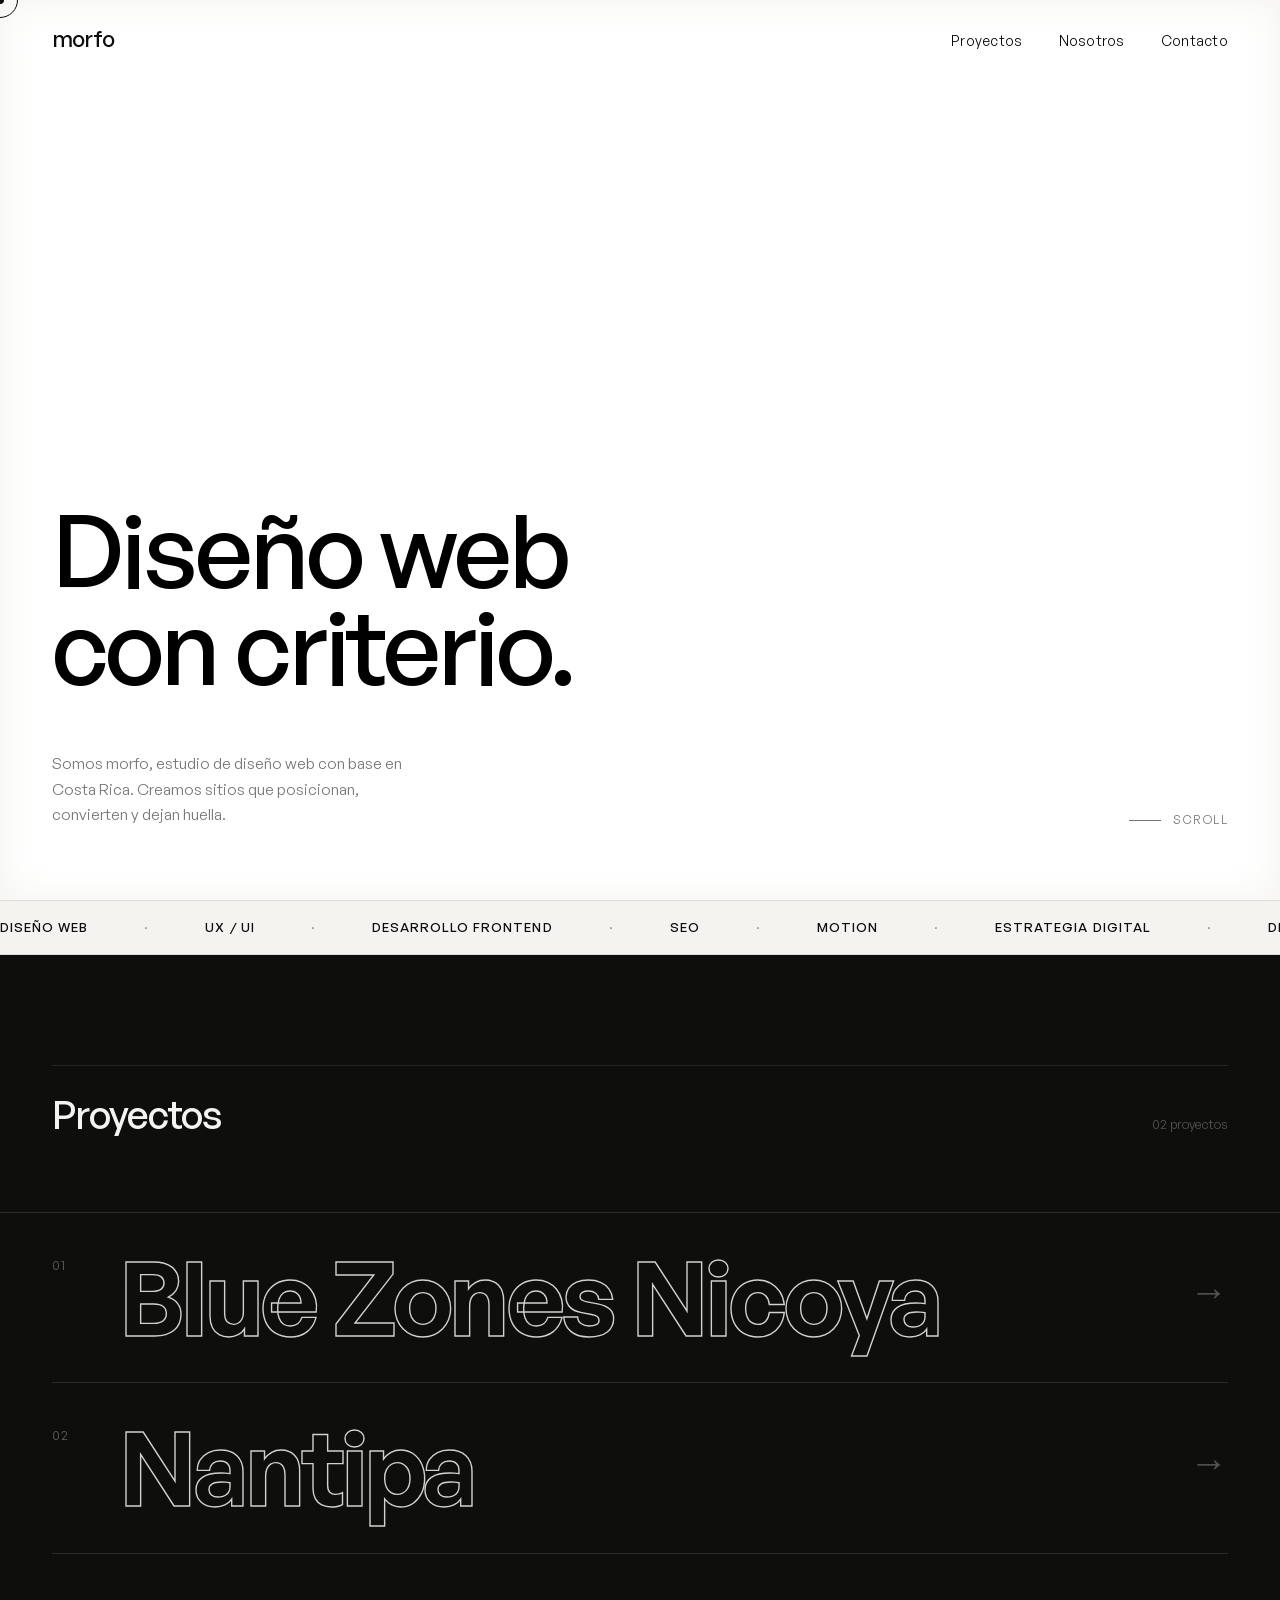
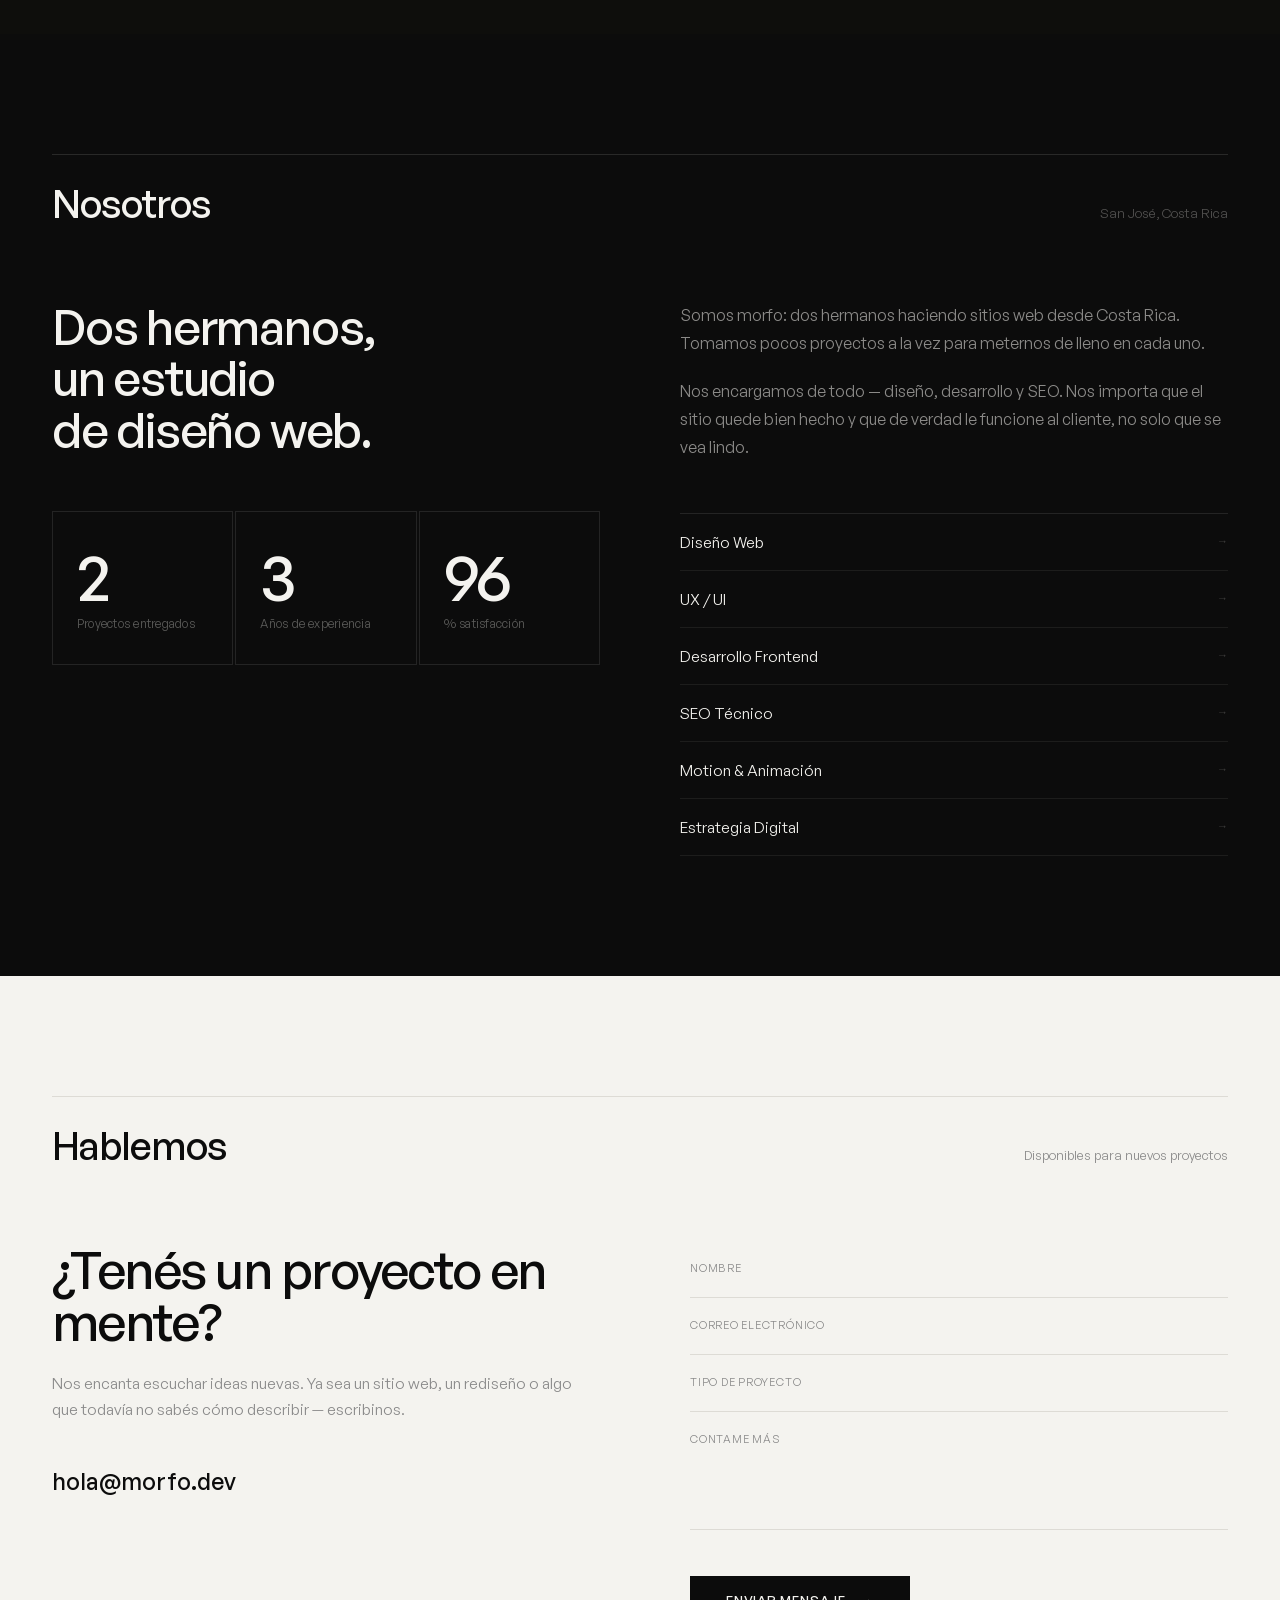
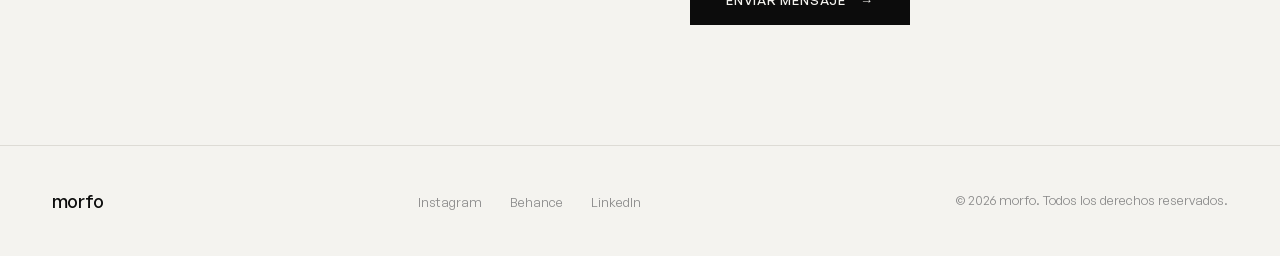
==== index.html @ f3997085 "Use clean public URLs" ====
<!DOCTYPE html>
<html lang="es">
<head>
  <meta charset="UTF-8">
  <meta name="viewport" content="width=device-width, initial-scale=1.0">
  <title>morfo — Diseño web con criterio</title>
  <meta name="description" content="morfo es un estudio de diseño web con base en Costa Rica. Creamos sitios que posicionan, convierten y dejan huella — diseño, desarrollo y SEO.">
  <link rel="canonical" href="https://morfo.cr/">
  <meta property="og:type" content="website">
  <meta property="og:url" content="https://morfo.cr/">
  <meta property="og:title" content="morfo — Diseño web con criterio">
  <meta property="og:description" content="morfo es un estudio de diseño web con base en Costa Rica. Creamos sitios que posicionan, convierten y dejan huella — diseño, desarrollo y SEO.">
  <meta property="og:image" content="https://morfo.cr/blue-zones-nicoya.jpg">
  <meta name="twitter:card" content="summary_large_image">
  <link rel="icon" type="image/svg+xml" href="favicon.svg">
  <script type="application/ld+json">
  {
    "@context": "https://schema.org",
    "@type": "CollectionPage",
    "name": "Proyectos de morfo",
    "url": "https://morfo.cr/#work",
    "mainEntity": {
      "@type": "ItemList",
      "itemListElement": [
        {
          "@type": "ListItem",
          "position": 1,
          "name": "Blue Zones Nicoya",
          "url": "https://morfo.cr/blue-zones"
        },
        {
          "@type": "ListItem",
          "position": 2,
          "name": "Nantipa",
          "url": "https://morfo.cr/nantipa"
        }
      ]
    }
  }
  </script>
  <link rel="stylesheet" href="Fonts/WEB/css/general-sans.css">
  <style>
    :root {
      --bg: #F4F3EF;
      --fg: #0C0C0C;
      --muted: #8A8A8A;
      --border: #DDDBD5;
      --dark: #0E0E0C;
      --font: 'GeneralSans-Variable', 'GeneralSans-Regular', sans-serif;
    }
    *, *::before, *::after { margin:0; padding:0; box-sizing:border-box; }
    html { scroll-behavior:smooth; }
    body { background:var(--bg); color:var(--fg); font-family:var(--font); overflow-x:hidden; }
    @media (pointer: fine) { body { cursor:none; } }
    @media (prefers-reduced-motion: reduce) {
      html { scroll-behavior:auto; }
      *, *::before, *::after { animation-duration:.001ms !important; animation-iteration-count:1 !important; transition-duration:.001ms !important; }
    }

    /* ── CURSOR ──────────────────────────────────── */
    #cur {
      position:fixed; width:8px; height:8px; background:#fff;
      border-radius:50%; pointer-events:none; z-index:9999;
      transform:translate(-50%,-50%); transition:width .2s,height .2s;
      mix-blend-mode:difference;
    }
    #cur-ring {
      position:fixed; width:36px; height:36px;
      border:1px solid #fff; border-radius:50%;
      pointer-events:none; z-index:9998; transform:translate(-50%,-50%);
      transition:width .35s,height .35s; mix-blend-mode:difference;
    }
    .cg #cur { width:14px; height:14px; }
    .cg #cur-ring { width:56px; height:56px; }

    /* ── PROGRESS ────────────────────────────────── */
    #progress { position:fixed; top:0; left:0; height:2px; width:0%; background:var(--fg); z-index:300; }

    /* ── LOADER ──────────────────────────────────── */
    #loader {
      position:fixed; inset:0; background:var(--dark); z-index:1000;
      display:flex; align-items:center; justify-content:center;
      transition:opacity .7s ease,visibility .7s ease;
    }
    #loader.out { opacity:0; visibility:hidden; pointer-events:none; }
    #loader .loader-logo {
      color:var(--bg); font-family:var(--font); font-size:32px; font-weight:500; letter-spacing:-.04em;
      line-height:1; opacity:0; animation:fadeUp .5s .3s forwards;
    }

    /* ── NAV ─────────────────────────────────────── */
    nav {
      position:fixed; top:0; left:0; right:0; z-index:100;
      display:flex; align-items:center; justify-content:space-between;
      padding:28px 52px;
      transition:padding .4s,background .4s;
    }
    nav.scrolled {
      padding:16px 52px;
      background:rgba(244,243,239,.9);
      backdrop-filter:blur(20px);
      border-bottom:1px solid var(--border);
    }
    nav > a:first-child { color:inherit; text-decoration:none; }
    .nav-logo {
      display:inline-block; width:auto; color:var(--fg);
      font-family:var(--font); font-size:22px; font-weight:500; line-height:1; letter-spacing:-.04em;
    }
    .nav-links { display:flex; gap:36px; list-style:none; }
    .nav-links a { font-size:14px; letter-spacing:.02em; color:var(--fg); text-decoration:none; position:relative; cursor:none; }
    .nav-links a::after { content:''; position:absolute; bottom:-2px; left:0; width:0; height:1px; background:var(--fg); transition:width .3s; }
    .nav-links a:hover::after { width:100%; }

    /* ── HERO ────────────────────────────────────── */
    .hero {
      min-height:100vh; display:flex; flex-direction:column;
      justify-content:flex-end; padding:0 52px 72px;
      position:relative; overflow:hidden;
    }
    .metaball-wrap {
      position:absolute; inset:0; z-index:0; pointer-events:none;
      overflow:hidden; background:var(--bg);
      filter:blur(22px) contrast(8);
    }
    .blob {
      position:absolute; top:0; left:0;
      border-radius:50%;
      will-change:transform;
      animation:blobColor 10s ease-in-out infinite;
    }
    #b0 { animation-delay:0s; }
    #b1 { animation-delay:-2s; }
    #b2 { animation-delay:-4s; }
    #b3 { animation-delay:-6.5s; }
    #b4 { animation-delay:-8s; }
    @keyframes blobColor {
      0%,100% { background:#5A5A5A; }
      25%      { background:#2A2A2A; }
      50%      { background:#484848; }
      75%      { background:#1A1A1A; }
    }
    .hero-bg {
      position:absolute; inset:0; z-index:0;
      display:flex; align-items:center; justify-content:center;
      font-size:clamp(160px,22vw,380px); font-weight:700;
      letter-spacing:-.04em; color:transparent;
      -webkit-text-stroke:1px rgba(12,12,12,.05);
      white-space:nowrap; pointer-events:none; user-select:none;
      will-change:transform;
    }
    .hero-content { position:relative; z-index:1; mix-blend-mode:difference; color:#fff; }
    .hero-title { font-size:clamp(52px,8vw,130px); font-weight:500; line-height:.95; letter-spacing:-.03em; }
    .hero-title .line  { display:block; overflow:hidden; }
    .hero-title .word  { display:inline-block; transform:translateY(108%); transition:transform .95s cubic-bezier(.16,1,.3,1); }
    .hero-title .word.up { transform:translateY(0); }
    .hero-foot { margin-top:56px; display:flex; justify-content:space-between; align-items:flex-end; gap:32px; }
    .hero-desc { max-width:380px; font-size:15.5px; line-height:1.65; color:var(--muted); }
    .hero-scroll { font-size:12px; letter-spacing:.12em; text-transform:uppercase; color:var(--muted); display:flex; align-items:center; gap:12px; flex-shrink:0; }
    .scroll-line { width:32px; height:1px; background:var(--muted); animation:blink 2.2s ease-in-out infinite; }
    @keyframes blink { 0%,100%{ opacity:.3; } 50%{ opacity:1; } }

    /* ── MARQUEE ─────────────────────────────────── */
    .marquee { overflow:hidden; border-top:1px solid var(--border); border-bottom:1px solid var(--border); padding:18px 0; }
    .marquee-track { display:flex; gap:56px; white-space:nowrap; animation:scrollx 24s linear infinite; }
    .marquee-track:hover { animation-play-state:paused; }
    .mq { font-size:13px; letter-spacing:.08em; text-transform:uppercase; color:var(--muted); flex-shrink:0; }
    .mq b { color:var(--fg); font-weight:500; }
    @keyframes scrollx { from{ transform:translateX(0); } to{ transform:translateX(-50%); } }

    /* ── WORK (dark) ─────────────────────────────── */
    #work { background:var(--dark); position:relative; }
    .anchor-alias { position:absolute; top:-96px; width:1px; height:1px; pointer-events:none; }
    .work-hd { padding:110px 52px 72px; }
    .work-hd .sec-head { display:flex; justify-content:space-between; align-items:baseline; border-top:1px solid rgba(244,243,239,.1); padding-top:22px; }
    .work-hd .sec-title { font-size:clamp(26px,3vw,48px); font-weight:500; letter-spacing:-.025em; color:#F4F3EF; }
    .work-hd .sec-label { font-size:13px; color:rgba(244,243,239,.3); }

    /* ── TYPOGRAPHIC PROJECT LIST (outline → fill, expand on hover) ── */
    .px { padding:0 52px 80px; border-top:1px solid rgba(244,243,239,.12); }
    .px-item { border-bottom:1px solid rgba(244,243,239,.12); padding:clamp(28px,4vh,48px) 0; transition:opacity .4s ease; }
    .px:hover .px-item { opacity:.32; }
    .px:hover .px-item:hover { opacity:1; }
    .px-head { display:flex; align-items:center; gap:clamp(16px,2.5vw,42px); text-decoration:none; cursor:none; }
    .px-no { font-size:13px; letter-spacing:.1em; color:rgba(244,243,239,.35); width:34px; flex-shrink:0; align-self:flex-start; padding-top:.6em; }
    .px-name {
      flex:1; font-size:clamp(40px,8vw,124px); font-weight:600; line-height:.95; letter-spacing:-.04em;
      color:transparent; -webkit-text-stroke:1.4px rgba(244,243,239,.85); text-stroke:1.4px rgba(244,243,239,.85);
      transition:color .4s ease, -webkit-text-stroke-color .4s ease, transform .5s cubic-bezier(.16,1,.3,1);
    }
    .px-item:hover .px-name,
    .px-item:focus-within .px-name { color:#F4F3EF; -webkit-text-stroke-color:transparent; transform:translateX(14px); }
    .px-arrow { font-size:clamp(28px,3vw,52px); font-weight:300; color:rgba(244,243,239,.3); flex-shrink:0; align-self:flex-start; padding-top:.4em;
      transition:transform .5s cubic-bezier(.16,1,.3,1), color .4s; }
    .px-item:hover .px-arrow,
    .px-item:focus-within .px-arrow { transform:translateX(10px); color:#F4F3EF; }
    /* detail expands on hover */
    .px-detail {
      display:grid; grid-template-rows:0fr; opacity:0;
      transition:grid-template-rows .55s cubic-bezier(.16,1,.3,1), opacity .45s ease;
      padding-left:calc(34px + clamp(16px,2.5vw,42px));
    }
    .px-item:hover .px-detail,
    .px-item:focus-within .px-detail { grid-template-rows:1fr; opacity:1; }
    .px-detail > div { overflow:hidden; }
    .px-detail-in { padding-top:24px; display:flex; flex-wrap:wrap; align-items:baseline; gap:14px 32px; max-width:760px; }
    .px-desc { flex:1 1 420px; font-size:clamp(14px,1.3vw,16.5px); line-height:1.6; color:rgba(244,243,239,.55); }
    .px-tags { font-size:12px; letter-spacing:.04em; color:rgba(244,243,239,.4); }
    .px-site { font-size:12px; letter-spacing:.08em; text-transform:uppercase; color:var(--gold,#C09840); text-decoration:none; cursor:none; }
    .px-year { font-size:12px; letter-spacing:.06em; color:rgba(244,243,239,.3); margin-left:auto; }

    /* ── ABOUT (dark) ────────────────────────────── */
    .about { padding:120px 52px; background:var(--fg); color:var(--bg); }
    .about .sec-head { display:flex; justify-content:space-between; align-items:baseline; border-top:1px solid rgba(244,243,239,.12); padding-top:22px; }
    .about .sec-title { font-size:clamp(26px,3vw,48px); font-weight:500; letter-spacing:-.025em; color:var(--bg); }
    .about .sec-label { font-size:13px; color:rgba(244,243,239,.3); }
    .about-grid { display:grid; grid-template-columns:1fr 1fr; gap:80px; align-items:start; margin-top:72px; }
    .about-hl { font-size:clamp(30px,3.8vw,58px); font-weight:500; line-height:1.06; letter-spacing:-.025em; }
    .about-body { font-size:16px; line-height:1.75; color:rgba(244,243,239,.55); }
    .about-body p+p { margin-top:20px; }
    .stats { display:grid; grid-template-columns:repeat(3,1fr); gap:2px; margin-top:56px; }
    .stat { padding:32px 24px; border:1px solid rgba(244,243,239,.1); }
    .stat-n { font-size:clamp(42px,5vw,76px); font-weight:500; letter-spacing:-.04em; line-height:1; }
    .stat-lbl { margin-top:8px; font-size:12px; color:rgba(244,243,239,.35); letter-spacing:.02em; }
    .services { margin-top:52px; list-style:none; border-top:1px solid rgba(244,243,239,.1); }
    .services li { display:flex; justify-content:space-between; align-items:center; padding:17px 0; border-bottom:1px solid rgba(244,243,239,.07); font-size:15.5px; transition:padding-left .3s; cursor:none; }
    .services li:hover { padding-left:10px; }
    .services li span { font-size:11px; color:rgba(244,243,239,.22); }

    /* ── CONTACT ─────────────────────────────────── */
    .contact-section { padding:120px 52px; }
    .sec-head { display:flex; justify-content:space-between; align-items:baseline; border-top:1px solid var(--border); padding-top:22px; }
    .sec-title { font-size:clamp(26px,3vw,48px); font-weight:500; letter-spacing:-.025em; }
    .sec-label { font-size:13px; color:var(--muted); }
    .contact-grid { display:grid; grid-template-columns:1fr 1fr; gap:100px; align-items:start; margin-top:72px; }
    .contact-hl { font-size:clamp(34px,4vw,64px); font-weight:500; line-height:1.02; letter-spacing:-.03em; }
    .contact-sub { margin-top:24px; font-size:15.5px; color:var(--muted); line-height:1.65; }
    .contact-mail { margin-top:44px; display:inline-block; font-size:clamp(15px,1.8vw,24px); font-weight:500; color:var(--fg); text-decoration:none; position:relative; cursor:none; }
    .contact-mail::after { content:''; position:absolute; bottom:-2px; left:0; width:100%; height:1px; background:var(--fg); transform:scaleX(0); transform-origin:right; transition:transform .4s; }
    .contact-mail:hover::after { transform:scaleX(1); transform-origin:left; }
    .form { display:flex; flex-direction:column; }
    .fg { position:relative; border-bottom:1px solid var(--border); margin-bottom:2px; }
    .fg label { position:absolute; top:18px; left:0; font-size:11px; letter-spacing:.07em; text-transform:uppercase; color:var(--muted); pointer-events:none; transition:top .25s,font-size .25s,color .25s; }
    .fg input,.fg textarea { width:100%; border:none; background:transparent; padding:18px 0 14px; font-family:var(--font); font-size:16px; color:var(--fg); outline:none; }
    .fg:focus-within { border-bottom-color:var(--fg); }
    .fg input:focus-visible,.fg textarea:focus-visible { outline:2px solid var(--fg); outline-offset:2px; }
    :focus-visible { outline:2px solid var(--fg); outline-offset:3px; }
    .fg textarea { min-height:110px; resize:none; }
    .fg input:focus~label,.fg input:not(:placeholder-shown)~label,.fg textarea:focus~label,.fg textarea:not(:placeholder-shown)~label { top:-6px; font-size:10px; color:var(--fg); }
    .btn-send { align-self:flex-start; margin-top:44px; display:inline-flex; align-items:center; gap:14px; padding:16px 36px; background:var(--fg); color:var(--bg); border:none; cursor:none; font-family:var(--font); font-size:13px; font-weight:500; letter-spacing:.06em; text-transform:uppercase; position:relative; overflow:hidden; }
    .btn-send::before { content:''; position:absolute; inset:0; background:#2a2a2a; transform:translateX(-101%); transition:transform .4s cubic-bezier(.16,1,.3,1); }
    .btn-send:hover::before { transform:translateX(0); }
    .btn-send>* { position:relative; z-index:1; }
    .btn-send.sent { background:#2D6A4F; }
    .form-status { margin-top:14px; min-height:0; font-size:13px; line-height:1.5; color:var(--muted); }
    .form-status:empty { display:none; }

    /* ── FOOTER ──────────────────────────────────── */
    footer { padding:44px 52px; border-top:1px solid var(--border); display:flex; justify-content:space-between; align-items:center; gap:24px; }
    .foot-logo {
      width:auto; flex-shrink:0; color:var(--fg);
      font-family:var(--font); font-size:18px; font-weight:500; line-height:1; letter-spacing:-.04em;
    }
    .foot-links { display:flex; gap:28px; list-style:none; }
    .foot-links a,.foot-links button { font:inherit; font-size:13px; color:var(--muted); text-decoration:none; cursor:none; transition:color .3s; background:none; border:0; padding:0; }
    .foot-links a:hover,.foot-links button:hover { color:var(--fg); }
    .foot-links button:disabled { opacity:1; }
    .foot-copy { font-size:13px; color:var(--muted); }

    /* ── REVEAL ──────────────────────────────────── */
    .rv { opacity:0; transform:translateY(32px); transition:opacity .85s ease,transform .85s cubic-bezier(.16,1,.3,1); }
    .rv.in { opacity:1; transform:translateY(0); }
    .rv.d1 { transition-delay:.12s; }
    .rv.d2 { transition-delay:.24s; }

    @keyframes fadeUp { from{ opacity:0; transform:translateY(12px); } to{ opacity:1; transform:translateY(0); } }

    /* ── HAMBURGER + MOBILE MENU ─────────────────── */
    .nav-burger {
      display:none; flex-direction:column; justify-content:center; gap:5px;
      width:32px; height:32px; background:none; border:none; padding:4px;
      cursor:pointer; flex-shrink:0;
    }
    @media (pointer: fine) { .nav-burger { cursor:none; } }
    .nav-burger span { display:block; height:1.5px; background:var(--fg); transition:transform .3s,opacity .3s; }
    body.menu-open .nav-burger span:nth-child(1) { transform:translateY(6.5px) rotate(45deg); }
    body.menu-open .nav-burger span:nth-child(2) { opacity:0; }
    body.menu-open .nav-burger span:nth-child(3) { transform:translateY(-6.5px) rotate(-45deg); }
    body.menu-open { overflow:hidden; }

    .nav-mobile {
      display:none; position:fixed; inset:0; background:var(--bg); z-index:98;
      flex-direction:column; align-items:center; justify-content:center;
      gap:40px; list-style:none;
    }
    body.menu-open .nav-mobile { display:flex; }
    .nav-mobile li a {
      font-size:clamp(36px,10vw,64px); font-weight:500; letter-spacing:-.03em;
      color:var(--fg); text-decoration:none; transition:opacity .3s;
    }
    .nav-mobile li a:hover { opacity:.45; }

    /* ── MOBILE ──────────────────────────────────── */
    @media (max-width:768px) {
      nav { padding:20px 24px; } nav.scrolled { padding:14px 24px; } .nav-links { display:none; }
      .nav-burger { display:flex; }
      .hero { padding:0 24px 52px; } .hero-foot { flex-direction:column; align-items:flex-start; }
      .work-hd { padding:80px 24px 52px; }
      .px { padding:0 24px 80px; }
      .about,.contact-section { padding:80px 24px; }
      .about-grid { grid-template-columns:1fr; gap:48px; } .stats { grid-template-columns:1fr 1fr; }
      .contact-grid { grid-template-columns:1fr; gap:56px; margin-top:52px; }
      footer { flex-direction:column; text-align:center; gap:20px; }
    }
    @media (hover:none) {
      .px:hover .px-item { opacity:1; }
      .px-name { color:#F4F3EF; -webkit-text-stroke-color:transparent; }
      .px-detail { grid-template-rows:1fr; opacity:1; }
    }
  </style>
</head>
<body>

  <!-- LOADER -->
  <div id="loader">
    <span class="loader-logo">morfo</span>
  </div>

  <div id="progress"></div>
  <div id="cur"></div>
  <div id="cur-ring"></div>

  <!-- NAV -->
  <nav id="nav">
    <a href="/" aria-label="morfo">
      <span class="nav-logo">morfo</span>
    </a>
    <ul class="nav-links">
      <li><a href="#work">Proyectos</a></li>
      <li><a href="#about">Nosotros</a></li>
      <li><a href="#contact">Contacto</a></li>
    </ul>
    <button class="nav-burger" aria-label="Abrir menú" aria-expanded="false">
      <span></span><span></span><span></span>
    </button>
  </nav>
  <ul class="nav-mobile" role="menu" aria-label="Menú de navegación">
    <li><a href="#work" role="menuitem">Proyectos</a></li>
    <li><a href="#about" role="menuitem">Nosotros</a></li>
    <li><a href="#contact" role="menuitem">Contacto</a></li>
  </ul>

  <!-- HERO -->
  <section class="hero" id="hero">
    <div class="metaball-wrap" id="metaballWrap">
      <div class="blob" id="b0"></div>
      <div class="blob" id="b1"></div>
      <div class="blob" id="b2"></div>
      <div class="blob" id="b3"></div>
      <div class="blob" id="b4"></div>
    </div>
<div class="hero-content">
      <h1 class="hero-title">
        <span class="line"><span class="word">Diseño&nbsp;web</span></span>
        <span class="line"><span class="word">con&nbsp;criterio.</span></span>
      </h1>
      <div class="hero-foot">
        <p class="hero-desc">Somos morfo, estudio de diseño web con base en Costa Rica. Creamos sitios que posicionan, convierten y dejan huella.</p>
        <div class="hero-scroll"><div class="scroll-line"></div>Scroll</div>
      </div>
    </div>
  </section>

  <!-- MARQUEE -->
  <div class="marquee" aria-hidden="true">
    <div class="marquee-track">
      <span class="mq"><b>Diseño Web</b></span><span class="mq">·</span>
      <span class="mq"><b>UX&thinsp;/&thinsp;UI</b></span><span class="mq">·</span>
      <span class="mq"><b>Desarrollo Frontend</b></span><span class="mq">·</span>
      <span class="mq"><b>SEO</b></span><span class="mq">·</span>
      <span class="mq"><b>Motion</b></span><span class="mq">·</span>
      <span class="mq"><b>Estrategia Digital</b></span><span class="mq">·</span>
      <span class="mq"><b>Diseño Web</b></span><span class="mq">·</span>
      <span class="mq"><b>UX&thinsp;/&thinsp;UI</b></span><span class="mq">·</span>
      <span class="mq"><b>Desarrollo Frontend</b></span><span class="mq">·</span>
      <span class="mq"><b>SEO</b></span><span class="mq">·</span>
      <span class="mq"><b>Motion</b></span><span class="mq">·</span>
      <span class="mq"><b>Estrategia Digital</b></span><span class="mq">·</span>
    </div>
  </div>

  <!-- WORK -->
  <section id="work">
    <span class="anchor-alias" id="projects"></span>
    <span class="anchor-alias" id="proyectos"></span>
    <span class="anchor-alias" id="projectos"></span>
    <div class="work-hd">
      <div class="sec-head rv">
        <h2 class="sec-title">Proyectos</h2>
        <span class="sec-label">02 proyectos</span>
      </div>
    </div>

    <div class="px">
      <div class="px-item">
        <a class="px-head" href="/blue-zones">
          <span class="px-no">01</span>
          <span class="px-name">Blue Zones Nicoya</span>
          <span class="px-arrow">→</span>
        </a>
        <div class="px-detail"><div><div class="px-detail-in">
          <p class="px-desc">Rediseño completo del sitio de Blue Zones Nicoya — superalimentos de la Península de Nicoya, posicionando la marca como embajadora de una de las cinco zonas azules del planeta.</p>
          <span class="px-tags">Diseño · UX/UI · Desarrollo</span>
          <a class="px-site" href="https://bluenicoya.com/" target="_blank" rel="noopener noreferrer">Ver sitio ↗</a>
          <span class="px-year">2026</span>
        </div></div></div>
      </div>

      <div class="px-item">
        <a class="px-head" href="/nantipa">
          <span class="px-no">02</span>
          <span class="px-name">Nantipa</span>
          <span class="px-arrow">→</span>
        </a>
        <div class="px-detail"><div><div class="px-detail-in">
          <p class="px-desc">Rediseño completo del sitio de Nantipa, hotel boutique en Santa Teresa — más intuitivo, inmersivo y optimizado para convertir visitantes en huéspedes, con SEO técnico desde la base.</p>
          <span class="px-tags">Diseño · UX/UI · Desarrollo · SEO</span>
          <span class="px-year">2026</span>
        </div></div></div>
      </div>

    </div>
  </section>

  <!-- ABOUT -->
  <section class="about" id="about">
    <div class="sec-head rv">
      <h2 class="sec-title">Nosotros</h2>
      <span class="sec-label">San José, Costa Rica</span>
    </div>
    <div class="about-grid">
      <div>
        <h3 class="about-hl rv">Dos hermanos,<br>un estudio<br>de diseño web.</h3>
        <div class="stats rv d1">
          <div class="stat"><div class="stat-n" data-count="2">0</div><p class="stat-lbl">Proyectos entregados</p></div>
          <div class="stat"><div class="stat-n" data-count="3">0</div><p class="stat-lbl">Años de experiencia</p></div>
          <div class="stat"><div class="stat-n" data-count="100">0</div><p class="stat-lbl">% satisfacción</p></div>
        </div>
      </div>
      <div>
        <div class="about-body rv d2">
          <p>Somos morfo: dos hermanos haciendo sitios web desde Costa Rica. Tomamos pocos proyectos a la vez para meternos de lleno en cada uno.</p>
          <p>Nos encargamos de todo — diseño, desarrollo y SEO. Nos importa que el sitio quede bien hecho y que de verdad le funcione al cliente, no solo que se vea lindo.</p>
        </div>
        <ul class="services rv d2">
          <li>Diseño Web <span>→</span></li>
          <li>UX / UI <span>→</span></li>
          <li>Desarrollo Frontend <span>→</span></li>
          <li>SEO Técnico <span>→</span></li>
          <li>Motion &amp; Animación <span>→</span></li>
          <li>Estrategia Digital <span>→</span></li>
        </ul>
      </div>
    </div>
  </section>

  <!-- CONTACT -->
  <section class="contact-section" id="contact">
    <div class="sec-head rv">
      <h2 class="sec-title">Hablemos</h2>
      <span class="sec-label">Disponibles para nuevos proyectos</span>
    </div>
    <div class="contact-grid">
      <div class="rv">
        <h3 class="contact-hl">¿Tenés un proyecto en mente?</h3>
        <p class="contact-sub">Nos encanta escuchar ideas nuevas. Ya sea un sitio web, un rediseño o algo que todavía no sabés cómo describir — escribinos.</p>
        <a href="mailto:hola@morfo.dev" class="contact-mail">hola@morfo.dev</a>
      </div>
      <form class="form rv d2" id="form" method="POST" novalidate>
        <input type="hidden" name="_subject" value="Nuevo mensaje desde morfo.dev">
        <div class="fg"><input type="text" id="fn" name="nombre" placeholder=" " autocomplete="name" required><label for="fn">Nombre</label></div>
        <div class="fg"><input type="email" id="fe" name="_replyto" placeholder=" " autocomplete="email" required><label for="fe">Correo electrónico</label></div>
        <div class="fg"><input type="text" id="fp" name="tipo_proyecto" placeholder=" " autocomplete="off"><label for="fp">Tipo de proyecto</label></div>
        <div class="fg"><textarea id="fm" name="mensaje" placeholder=" " required></textarea><label for="fm">Contame más</label></div>
        <button type="submit" class="btn-send" id="btnSend">
          <span id="btnText">Enviar mensaje</span><span aria-hidden="true">→</span>
        </button>
        <p class="form-status" id="formStatus" role="status" aria-live="polite"></p>
      </form>
    </div>
  </section>

  <!-- FOOTER -->
  <footer>
    <span class="foot-logo" aria-hidden="true">morfo</span>
    <ul class="foot-links">
      <li><button type="button" disabled>Instagram</button></li>
      <li><button type="button" disabled>Behance</button></li>
      <li><button type="button" disabled>LinkedIn</button></li>
    </ul>
    <p class="foot-copy">© <span data-current-year>2026</span> morfo. Todos los derechos reservados.</p>
  </footer>

  <script>
  document.querySelectorAll('[data-current-year]').forEach(el=>{
    el.textContent=new Date().getFullYear();
  });

  /* LOADER */
  window.addEventListener('load', () => {
    setTimeout(() => {
      document.getElementById('loader').classList.add('out');
      document.querySelectorAll('.hero-title .word').forEach((w,i) =>
        setTimeout(() => w.classList.add('up'), i*130 + 80));
    }, 650);
  });

  /* CURSOR */
  const cur=document.getElementById('cur'), ring=document.getElementById('cur-ring');
  let mx=0,my=0,rx=0,ry=0;
  document.addEventListener('mousemove',e=>{ mx=e.clientX; my=e.clientY; cur.style.left=mx+'px'; cur.style.top=my+'px'; });
  (function tick(){ rx+=(mx-rx)*.1; ry+=(my-ry)*.1; ring.style.left=rx+'px'; ring.style.top=ry+'px'; requestAnimationFrame(tick); })();
  document.querySelectorAll('a,button,.services li').forEach(el=>{
    el.addEventListener('mouseenter',()=>document.body.classList.add('cg'));
    el.addEventListener('mouseleave',()=>document.body.classList.remove('cg'));
  });

  /* NAV + PROGRESS */
  const nav=document.getElementById('nav'), prog=document.getElementById('progress');
  window.addEventListener('scroll',onScroll,{passive:true});
  function onScroll(){
    nav.classList.toggle('scrolled',scrollY>60);
    prog.style.width=(scrollY/(document.body.scrollHeight-innerHeight)*100)+'%';
  }

/* METABALLS */
  (function(){
    const cfg=[
      {id:'b0',sz:.38,r:.26,spd:.38,phase:0},
      {id:'b1',sz:.26,r:.30,spd:.52,phase:1.3},
      {id:'b2',sz:.32,r:.22,spd:.31,phase:2.5},
      {id:'b3',sz:.18,r:.34,spd:.67,phase:3.9},
      {id:'b4',sz:.24,r:.28,spd:.44,phase:5.1},
    ].map(b=>({...b,el:document.getElementById(b.id)}));

    function setSizes(){
      const W=innerWidth;
      cfg.forEach(b=>{ const s=b.sz*W; b.el.style.width=s+'px'; b.el.style.height=s+'px'; });
    }
    setSizes();
    window.addEventListener('resize',setSizes,{passive:true});

    function tick(ts){
      const t=ts*.001,W=innerWidth,H=innerHeight;
      const cx=W*.5,cy=H*.42;
      cfg.forEach(b=>{
        const rx=b.r*W,ry=rx*.6;
        const x=cx+Math.cos(t*b.spd+b.phase)*rx;
        const y=cy+Math.sin(t*b.spd*.73+b.phase)*ry;
        const s=b.sz*W;
        b.el.style.transform=`translate(${x-s/2}px,${y-s/2}px)`;
      });
      requestAnimationFrame(tick);
    }
    requestAnimationFrame(tick);
  })();

  /* SCROLL REVEAL */
  const io=new IntersectionObserver(entries=>{
    entries.forEach(e=>{ if(e.isIntersecting) e.target.classList.add('in'); });
  },{threshold:.1});
  document.querySelectorAll('.rv').forEach(el=>io.observe(el));

  /* COUNTERS */
  const cio=new IntersectionObserver(entries=>{
    entries.forEach(e=>{
      if(!e.isIntersecting) return; cio.unobserve(e.target);
      const target=+e.target.dataset.count,t0=performance.now(),dur=1300;
      (function frame(now){
        const p=Math.min((now-t0)/dur,1);
        e.target.textContent=Math.round((1-Math.pow(1-p,3))*target);
        if(p<1) requestAnimationFrame(frame);
      })(t0);
    });
  },{threshold:.5});
  document.querySelectorAll('[data-count]').forEach(el=>cio.observe(el));

  /* FORM */
  document.getElementById('form').addEventListener('submit', async e=>{
    e.preventDefault();
    const btn=document.getElementById('btnSend'), txt=document.getElementById('btnText');
    const status=document.getElementById('formStatus');
    const fn=document.getElementById('fn'), fe=document.getElementById('fe'), fm=document.getElementById('fm');
    let ok=true;
    status.textContent='';
    [fn,fe,fm].forEach(el=>{
      el.closest('.fg').style.borderBottomColor='';
      el.removeAttribute('aria-invalid');
    });
    if(!fn.value.trim()){ fn.closest('.fg').style.borderBottomColor='#c0392b'; fn.setAttribute('aria-invalid','true'); ok=false; }
    if(!fe.value.trim()||!/^[^\s@]+@[^\s@]+\.[^\s@]+$/.test(fe.value)){ fe.closest('.fg').style.borderBottomColor='#c0392b'; fe.setAttribute('aria-invalid','true'); ok=false; }
    if(!fm.value.trim()){ fm.closest('.fg').style.borderBottomColor='#c0392b'; fm.setAttribute('aria-invalid','true'); ok=false; }
    if(!ok){
      status.textContent='Revisá los campos marcados para poder enviar el mensaje.';
      return;
    }
    btn.disabled=true; txt.textContent='Enviando…';
    const endpoint=e.target.dataset.endpoint;
    if(!endpoint){
      const subject=encodeURIComponent('Nuevo mensaje desde morfo.dev');
      const body=encodeURIComponent(`Nombre: ${fn.value.trim()}\nCorreo: ${fe.value.trim()}\nTipo de proyecto: ${document.getElementById('fp').value.trim()}\n\n${fm.value.trim()}`);
      window.location.href=`mailto:hola@morfo.dev?subject=${subject}&body=${body}`;
      status.textContent='Se abrió tu correo para terminar el envío.';
      txt.textContent='Enviar mensaje';
      btn.disabled=false;
      return;
    }
    try {
      const res=await fetch(endpoint,{method:'POST',body:new FormData(e.target),headers:{'Accept':'application/json'}});
      if(res.ok){
        txt.textContent='¡Mensaje enviado!'; status.textContent='Gracias, te responderemos pronto.'; btn.classList.add('sent'); e.target.reset();
        setTimeout(()=>{ txt.textContent='Enviar mensaje'; btn.classList.remove('sent'); btn.disabled=false; },4000);
      } else {
        txt.textContent='Error al enviar'; status.textContent='No pudimos enviar el mensaje. Intentá de nuevo o escribinos a hola@morfo.dev.'; btn.style.background='#c0392b';
        setTimeout(()=>{ txt.textContent='Enviar mensaje'; btn.style.background=''; btn.disabled=false; },3000);
      }
    } catch {
      txt.textContent='Error de conexión'; status.textContent='No pudimos conectar. Intentá de nuevo o escribinos a hola@morfo.dev.'; btn.style.background='#c0392b';
      setTimeout(()=>{ txt.textContent='Enviar mensaje'; btn.style.background=''; btn.disabled=false; },3000);
    }
  });

  /* MOBILE MENU */
  const burger=document.querySelector('.nav-burger');
  const mobileMenu=document.querySelector('.nav-mobile');
  if(burger){
    burger.addEventListener('click',()=>{
      const open=document.body.classList.toggle('menu-open');
      burger.setAttribute('aria-expanded', open);
    });
    mobileMenu&&mobileMenu.querySelectorAll('a').forEach(a=>a.addEventListener('click',()=>{
      document.body.classList.remove('menu-open');
      burger.setAttribute('aria-expanded','false');
    }));
  }
  </script>
</body>
</html>
---- Fonts/WEB/css/general-sans.css ----
/**
* @license
*
* Font Family: General Sans
* Designed by: Frode Helland
* URL: https://www.fontshare.com/fonts/general-sans
* © 2025 Indian Type Foundry
*
* General Sans Extralight 
* General Sans ExtralightItalic 
* General Sans Light 
* General Sans LightItalic 
* General Sans Regular 
* General Sans Italic 
* General Sans Medium 
* General Sans MediumItalic 
* General Sans Semibold 
* General Sans SemiboldItalic 
* General Sans Bold 
* General Sans BoldItalic 
* General Sans Variable (Variable font)
* General Sans VariableItalic (Variable font)

*
*/
@font-face {
  font-family: 'GeneralSans-Extralight';
  src: url('../fonts/GeneralSans-Extralight.woff2') format('woff2'),
       url('../fonts/GeneralSans-Extralight.woff') format('woff'),
       url('../fonts/GeneralSans-Extralight.ttf') format('truetype');
  font-weight: 200;
  font-display: swap;
  font-style: normal;
}
@font-face {
  font-family: 'GeneralSans-ExtralightItalic';
  src: url('../fonts/GeneralSans-ExtralightItalic.woff2') format('woff2'),
       url('../fonts/GeneralSans-ExtralightItalic.woff') format('woff'),
       url('../fonts/GeneralSans-ExtralightItalic.ttf') format('truetype');
  font-weight: 200;
  font-display: swap;
  font-style: italic;
}
@font-face {
  font-family: 'GeneralSans-Light';
  src: url('../fonts/GeneralSans-Light.woff2') format('woff2'),
       url('../fonts/GeneralSans-Light.woff') format('woff'),
       url('../fonts/GeneralSans-Light.ttf') format('truetype');
  font-weight: 300;
  font-display: swap;
  font-style: normal;
}
@font-face {
  font-family: 'GeneralSans-LightItalic';
  src: url('../fonts/GeneralSans-LightItalic.woff2') format('woff2'),
       url('../fonts/GeneralSans-LightItalic.woff') format('woff'),
       url('../fonts/GeneralSans-LightItalic.ttf') format('truetype');
  font-weight: 300;
  font-display: swap;
  font-style: italic;
}
@font-face {
  font-family: 'GeneralSans-Regular';
  src: url('../fonts/GeneralSans-Regular.woff2') format('woff2'),
       url('../fonts/GeneralSans-Regular.woff') format('woff'),
       url('../fonts/GeneralSans-Regular.ttf') format('truetype');
  font-weight: 400;
  font-display: swap;
  font-style: normal;
}
@font-face {
  font-family: 'GeneralSans-Italic';
  src: url('../fonts/GeneralSans-Italic.woff2') format('woff2'),
       url('../fonts/GeneralSans-Italic.woff') format('woff'),
       url('../fonts/GeneralSans-Italic.ttf') format('truetype');
  font-weight: 400;
  font-display: swap;
  font-style: italic;
}
@font-face {
  font-family: 'GeneralSans-Medium';
  src: url('../fonts/GeneralSans-Medium.woff2') format('woff2'),
       url('../fonts/GeneralSans-Medium.woff') format('woff'),
       url('../fonts/GeneralSans-Medium.ttf') format('truetype');
  font-weight: 500;
  font-display: swap;
  font-style: normal;
}
@font-face {
  font-family: 'GeneralSans-MediumItalic';
  src: url('../fonts/GeneralSans-MediumItalic.woff2') format('woff2'),
       url('../fonts/GeneralSans-MediumItalic.woff') format('woff'),
       url('../fonts/GeneralSans-MediumItalic.ttf') format('truetype');
  font-weight: 500;
  font-display: swap;
  font-style: italic;
}
@font-face {
  font-family: 'GeneralSans-Semibold';
  src: url('../fonts/GeneralSans-Semibold.woff2') format('woff2'),
       url('../fonts/GeneralSans-Semibold.woff') format('woff'),
       url('../fonts/GeneralSans-Semibold.ttf') format('truetype');
  font-weight: 600;
  font-display: swap;
  font-style: normal;
}
@font-face {
  font-family: 'GeneralSans-SemiboldItalic';
  src: url('../fonts/GeneralSans-SemiboldItalic.woff2') format('woff2'),
       url('../fonts/GeneralSans-SemiboldItalic.woff') format('woff'),
       url('../fonts/GeneralSans-SemiboldItalic.ttf') format('truetype');
  font-weight: 600;
  font-display: swap;
  font-style: italic;
}
@font-face {
  font-family: 'GeneralSans-Bold';
  src: url('../fonts/GeneralSans-Bold.woff2') format('woff2'),
       url('../fonts/GeneralSans-Bold.woff') format('woff'),
       url('../fonts/GeneralSans-Bold.ttf') format('truetype');
  font-weight: 700;
  font-display: swap;
  font-style: normal;
}
@font-face {
  font-family: 'GeneralSans-BoldItalic';
  src: url('../fonts/GeneralSans-BoldItalic.woff2') format('woff2'),
       url('../fonts/GeneralSans-BoldItalic.woff') format('woff'),
       url('../fonts/GeneralSans-BoldItalic.ttf') format('truetype');
  font-weight: 700;
  font-display: swap;
  font-style: italic;
}
/**
* This is a variable font
* You can control variable axes as shown below:
* font-variation-settings: wght 700.0;
*
* available axes:
'wght' (range from 200.0 to 700.0
*/
@font-face {
  font-family: 'GeneralSans-Variable';
  src: url('../fonts/GeneralSans-Variable.woff2') format('woff2'),
       url('../fonts/GeneralSans-Variable.woff') format('woff'),
       url('../fonts/GeneralSans-Variable.ttf') format('truetype');
  font-weight: 200 700;
  font-display: swap;
  font-style: normal;
}
/**
* This is a variable font
* You can control variable axes as shown below:
* font-variation-settings: wght 700.0;
*
* available axes:
'wght' (range from 200.0 to 700.0
*/
@font-face {
  font-family: 'GeneralSans-VariableItalic';
  src: url('../fonts/GeneralSans-VariableItalic.woff2') format('woff2'),
       url('../fonts/GeneralSans-VariableItalic.woff') format('woff'),
       url('../fonts/GeneralSans-VariableItalic.ttf') format('truetype');
  font-weight: 200 700;
  font-display: swap;
  font-style: italic;
}
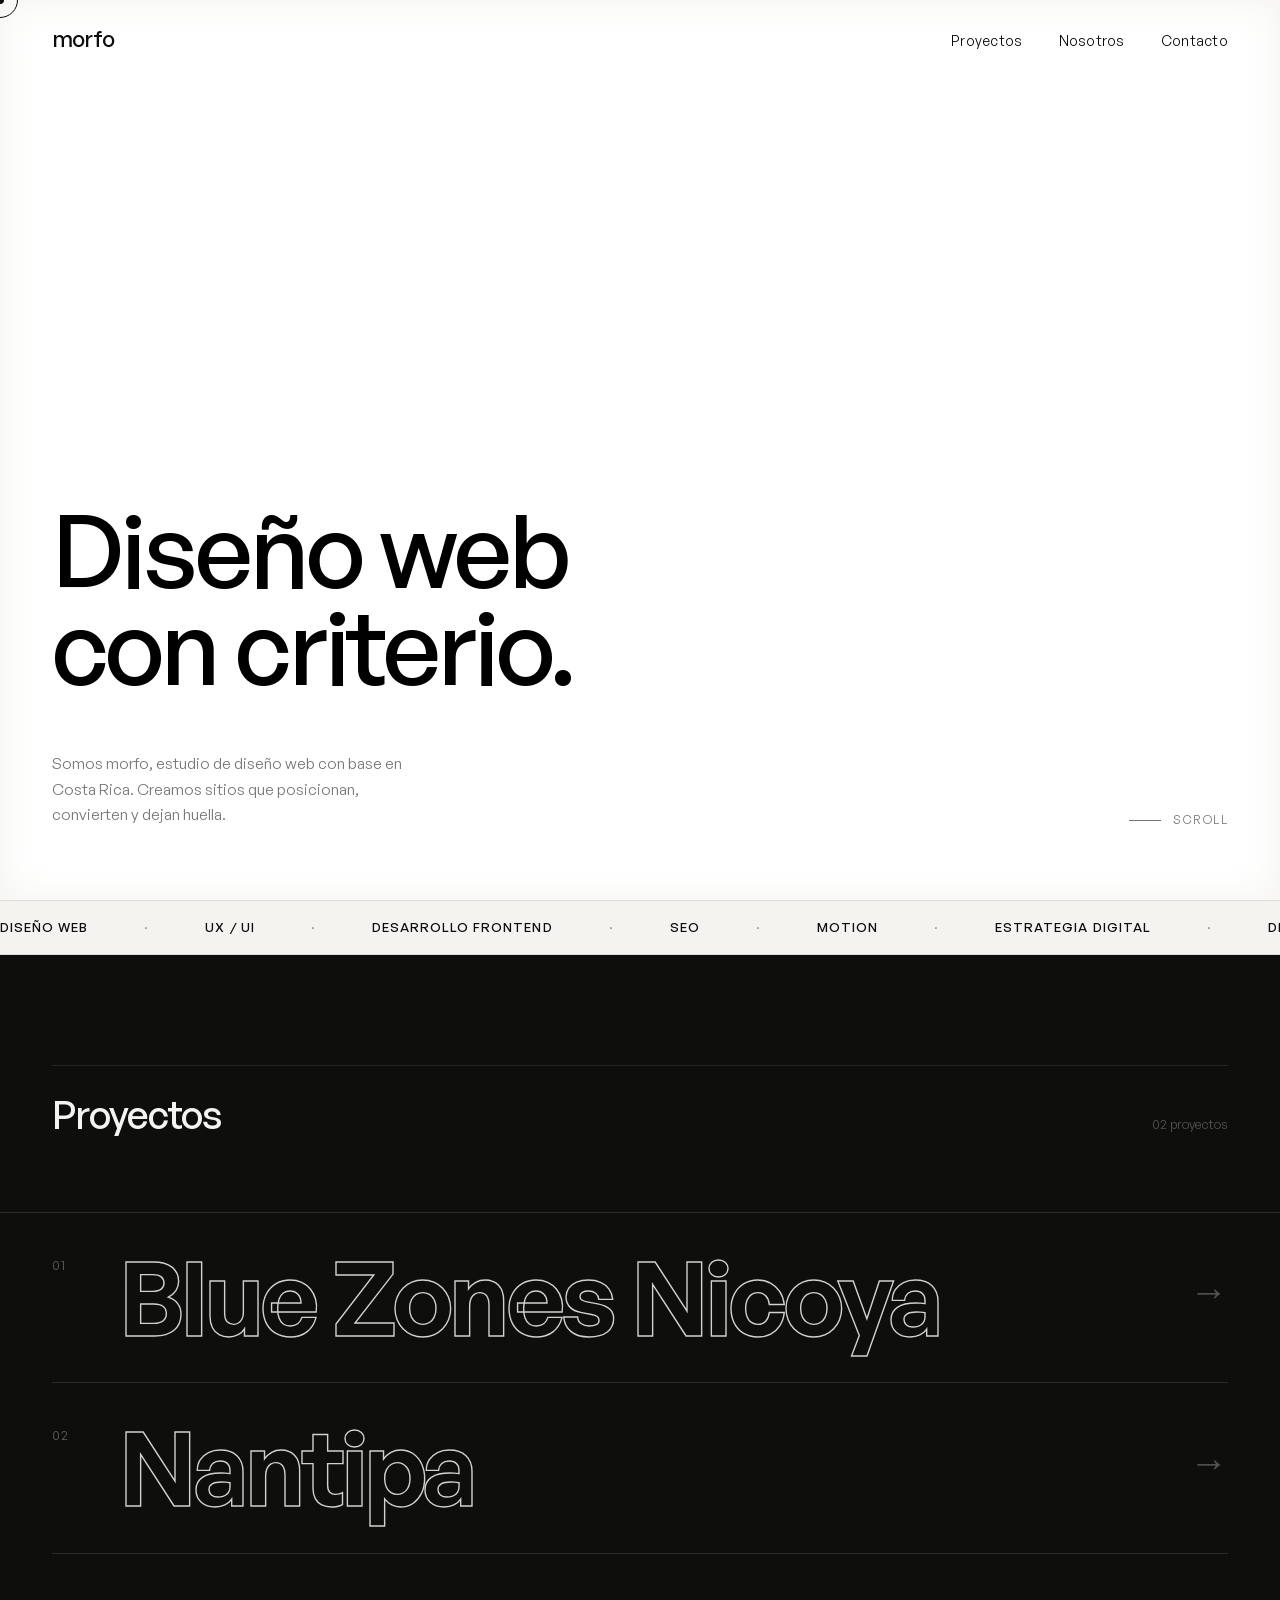
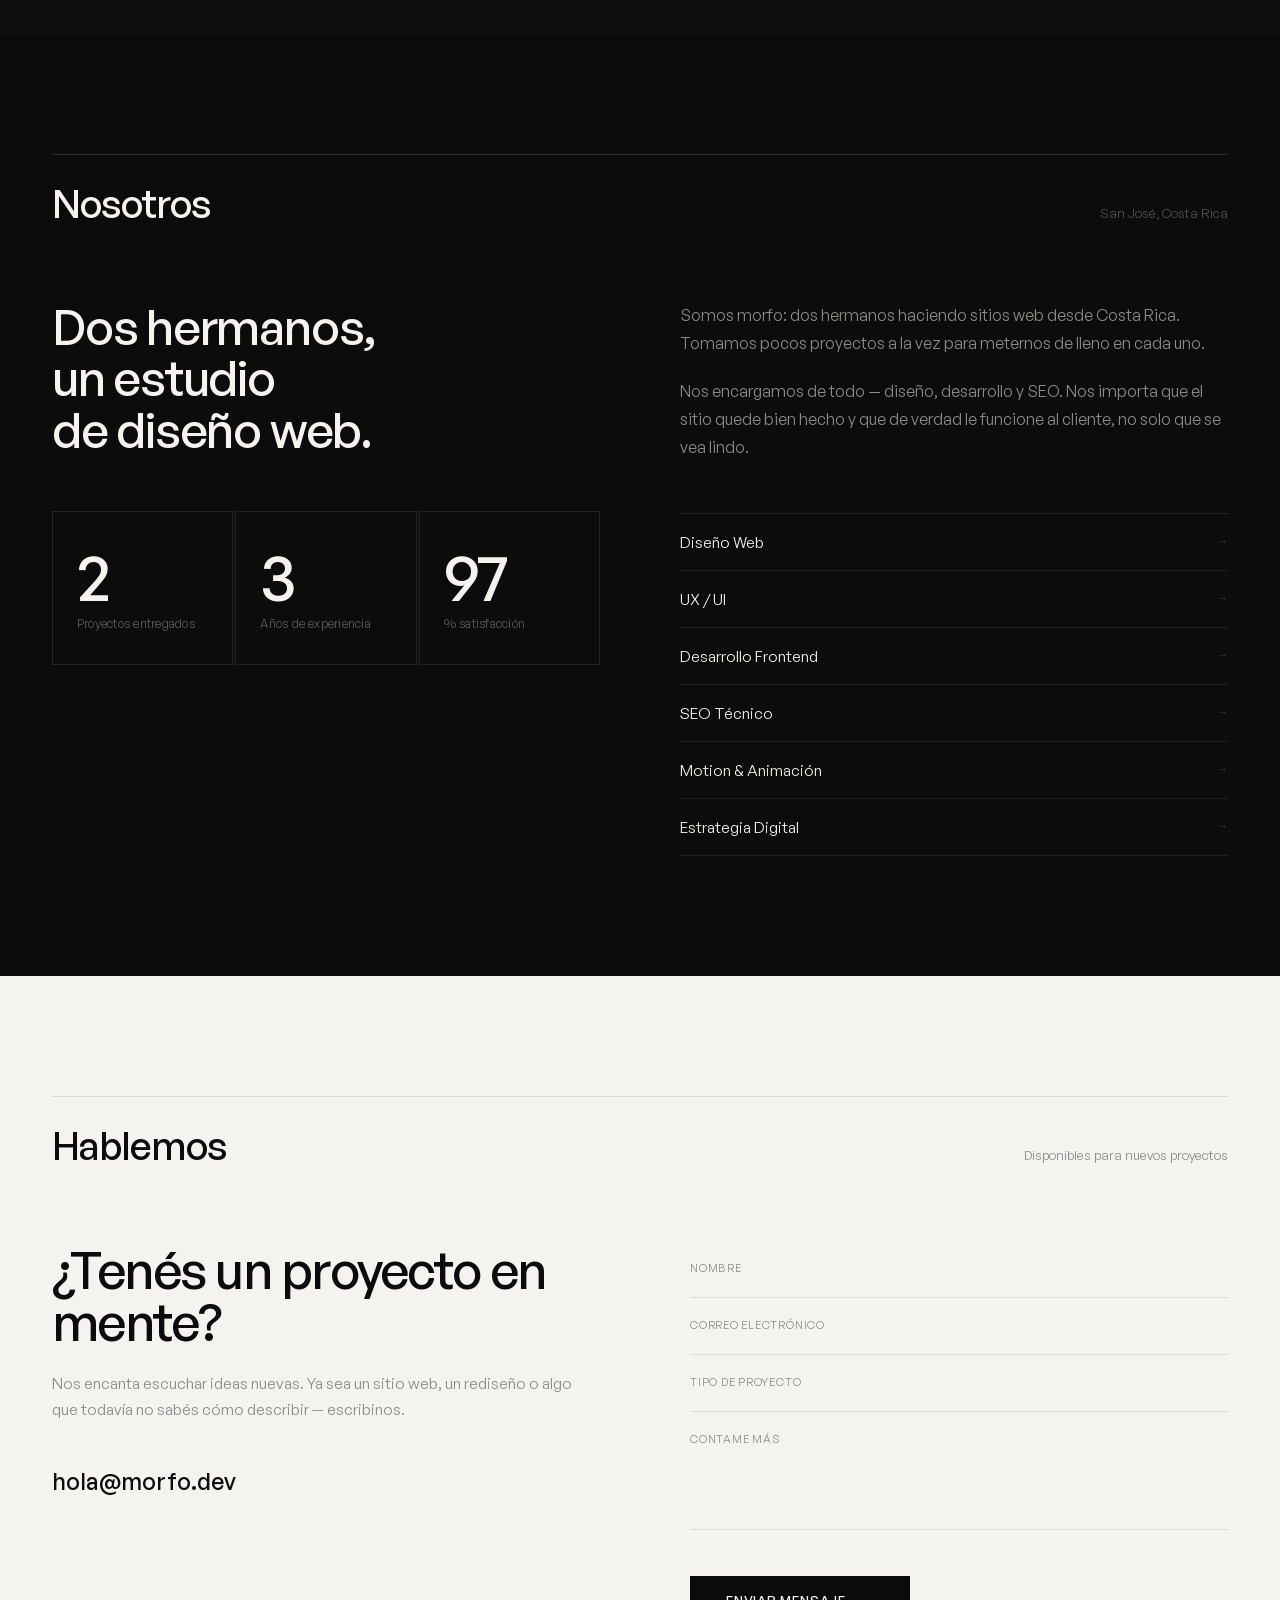
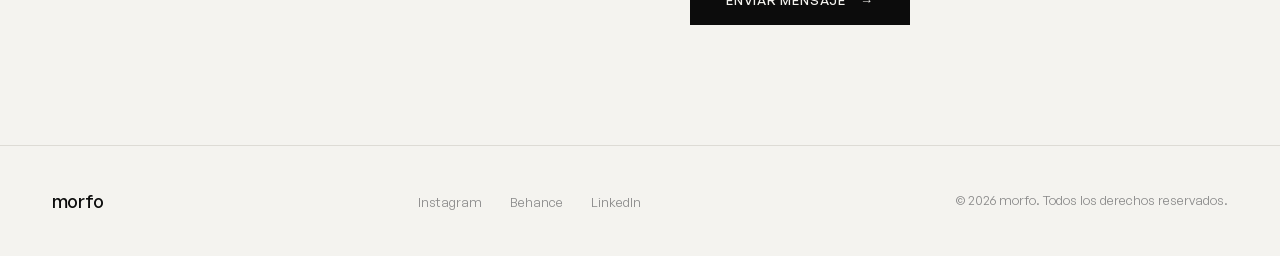
==== commit e4367290: "Organize assets and improve SEO" ====
--- a/index.html
+++ b/index.html
@@ -10,9 +10,16 @@
   <meta property="og:url" content="https://morfo.cr/">
   <meta property="og:title" content="morfo — Diseño web con criterio">
   <meta property="og:description" content="morfo es un estudio de diseño web con base en Costa Rica. Creamos sitios que posicionan, convierten y dejan huella — diseño, desarrollo y SEO.">
-  <meta property="og:image" content="https://morfo.cr/blue-zones-nicoya.jpg">
+  <meta property="og:image" content="https://morfo.cr/assets/images/og/blue-zones-nicoya.jpg">
   <meta name="twitter:card" content="summary_large_image">
-  <link rel="icon" type="image/svg+xml" href="favicon.svg">
+  <meta name="twitter:title" content="morfo — Diseño web con criterio">
+  <meta name="twitter:description" content="morfo es un estudio de diseño web con base en Costa Rica. Creamos sitios que posicionan, convierten y dejan huella — diseño, desarrollo y SEO.">
+  <meta name="twitter:image" content="https://morfo.cr/assets/images/og/blue-zones-nicoya.jpg">
+  <meta name="theme-color" content="#F4F3EF">
+  <link rel="icon" type="image/png" sizes="32x32" href="/assets/brand/favicon-32.png">
+  <link rel="icon" type="image/png" sizes="192x192" href="/assets/brand/favicon.png">
+  <link rel="apple-touch-icon" sizes="180x180" href="/assets/brand/apple-touch-icon.png">
+  <link rel="manifest" href="/site.webmanifest">
   <script type="application/ld+json">
   {
     "@context": "https://schema.org",
@@ -38,7 +45,7 @@
     }
   }
   </script>
-  <link rel="stylesheet" href="Fonts/WEB/css/general-sans.css">
+  <link rel="stylesheet" href="/assets/fonts/general-sans/css/general-sans.css">
   <style>
     :root {
       --bg: #F4F3EF;
--- a/assets/fonts/general-sans/css/general-sans.css
+++ b/assets/fonts/general-sans/css/general-sans.css
@@ -0,0 +1,167 @@
+/**
+* @license
+*
+* Font Family: General Sans
+* Designed by: Frode Helland
+* URL: https://www.fontshare.com/fonts/general-sans
+* © 2025 Indian Type Foundry
+*
+* General Sans Extralight 
+* General Sans ExtralightItalic 
+* General Sans Light 
+* General Sans LightItalic 
+* General Sans Regular 
+* General Sans Italic 
+* General Sans Medium 
+* General Sans MediumItalic 
+* General Sans Semibold 
+* General Sans SemiboldItalic 
+* General Sans Bold 
+* General Sans BoldItalic 
+* General Sans Variable (Variable font)
+* General Sans VariableItalic (Variable font)
+
+*
+*/
+@font-face {
+  font-family: 'GeneralSans-Extralight';
+  src: url('../fonts/GeneralSans-Extralight.woff2') format('woff2'),
+       url('../fonts/GeneralSans-Extralight.woff') format('woff'),
+       url('../fonts/GeneralSans-Extralight.ttf') format('truetype');
+  font-weight: 200;
+  font-display: swap;
+  font-style: normal;
+}
+@font-face {
+  font-family: 'GeneralSans-ExtralightItalic';
+  src: url('../fonts/GeneralSans-ExtralightItalic.woff2') format('woff2'),
+       url('../fonts/GeneralSans-ExtralightItalic.woff') format('woff'),
+       url('../fonts/GeneralSans-ExtralightItalic.ttf') format('truetype');
+  font-weight: 200;
+  font-display: swap;
+  font-style: italic;
+}
+@font-face {
+  font-family: 'GeneralSans-Light';
+  src: url('../fonts/GeneralSans-Light.woff2') format('woff2'),
+       url('../fonts/GeneralSans-Light.woff') format('woff'),
+       url('../fonts/GeneralSans-Light.ttf') format('truetype');
+  font-weight: 300;
+  font-display: swap;
+  font-style: normal;
+}
+@font-face {
+  font-family: 'GeneralSans-LightItalic';
+  src: url('../fonts/GeneralSans-LightItalic.woff2') format('woff2'),
+       url('../fonts/GeneralSans-LightItalic.woff') format('woff'),
+       url('../fonts/GeneralSans-LightItalic.ttf') format('truetype');
+  font-weight: 300;
+  font-display: swap;
+  font-style: italic;
+}
+@font-face {
+  font-family: 'GeneralSans-Regular';
+  src: url('../fonts/GeneralSans-Regular.woff2') format('woff2'),
+       url('../fonts/GeneralSans-Regular.woff') format('woff'),
+       url('../fonts/GeneralSans-Regular.ttf') format('truetype');
+  font-weight: 400;
+  font-display: swap;
+  font-style: normal;
+}
+@font-face {
+  font-family: 'GeneralSans-Italic';
+  src: url('../fonts/GeneralSans-Italic.woff2') format('woff2'),
+       url('../fonts/GeneralSans-Italic.woff') format('woff'),
+       url('../fonts/GeneralSans-Italic.ttf') format('truetype');
+  font-weight: 400;
+  font-display: swap;
+  font-style: italic;
+}
+@font-face {
+  font-family: 'GeneralSans-Medium';
+  src: url('../fonts/GeneralSans-Medium.woff2') format('woff2'),
+       url('../fonts/GeneralSans-Medium.woff') format('woff'),
+       url('../fonts/GeneralSans-Medium.ttf') format('truetype');
+  font-weight: 500;
+  font-display: swap;
+  font-style: normal;
+}
+@font-face {
+  font-family: 'GeneralSans-MediumItalic';
+  src: url('../fonts/GeneralSans-MediumItalic.woff2') format('woff2'),
+       url('../fonts/GeneralSans-MediumItalic.woff') format('woff'),
+       url('../fonts/GeneralSans-MediumItalic.ttf') format('truetype');
+  font-weight: 500;
+  font-display: swap;
+  font-style: italic;
+}
+@font-face {
+  font-family: 'GeneralSans-Semibold';
+  src: url('../fonts/GeneralSans-Semibold.woff2') format('woff2'),
+       url('../fonts/GeneralSans-Semibold.woff') format('woff'),
+       url('../fonts/GeneralSans-Semibold.ttf') format('truetype');
+  font-weight: 600;
+  font-display: swap;
+  font-style: normal;
+}
+@font-face {
+  font-family: 'GeneralSans-SemiboldItalic';
+  src: url('../fonts/GeneralSans-SemiboldItalic.woff2') format('woff2'),
+       url('../fonts/GeneralSans-SemiboldItalic.woff') format('woff'),
+       url('../fonts/GeneralSans-SemiboldItalic.ttf') format('truetype');
+  font-weight: 600;
+  font-display: swap;
+  font-style: italic;
+}
+@font-face {
+  font-family: 'GeneralSans-Bold';
+  src: url('../fonts/GeneralSans-Bold.woff2') format('woff2'),
+       url('../fonts/GeneralSans-Bold.woff') format('woff'),
+       url('../fonts/GeneralSans-Bold.ttf') format('truetype');
+  font-weight: 700;
+  font-display: swap;
+  font-style: normal;
+}
+@font-face {
+  font-family: 'GeneralSans-BoldItalic';
+  src: url('../fonts/GeneralSans-BoldItalic.woff2') format('woff2'),
+       url('../fonts/GeneralSans-BoldItalic.woff') format('woff'),
+       url('../fonts/GeneralSans-BoldItalic.ttf') format('truetype');
+  font-weight: 700;
+  font-display: swap;
+  font-style: italic;
+}
+/**
+* This is a variable font
+* You can control variable axes as shown below:
+* font-variation-settings: wght 700.0;
+*
+* available axes:
+'wght' (range from 200.0 to 700.0
+*/
+@font-face {
+  font-family: 'GeneralSans-Variable';
+  src: url('../fonts/GeneralSans-Variable.woff2') format('woff2'),
+       url('../fonts/GeneralSans-Variable.woff') format('woff'),
+       url('../source/ttf/GeneralSans-Variable.ttf') format('truetype');
+  font-weight: 200 700;
+  font-display: swap;
+  font-style: normal;
+}
+/**
+* This is a variable font
+* You can control variable axes as shown below:
+* font-variation-settings: wght 700.0;
+*
+* available axes:
+'wght' (range from 200.0 to 700.0
+*/
+@font-face {
+  font-family: 'GeneralSans-VariableItalic';
+  src: url('../fonts/GeneralSans-VariableItalic.woff2') format('woff2'),
+       url('../fonts/GeneralSans-VariableItalic.woff') format('woff'),
+       url('../source/ttf/GeneralSans-VariableItalic.ttf') format('truetype');
+  font-weight: 200 700;
+  font-display: swap;
+  font-style: italic;
+}
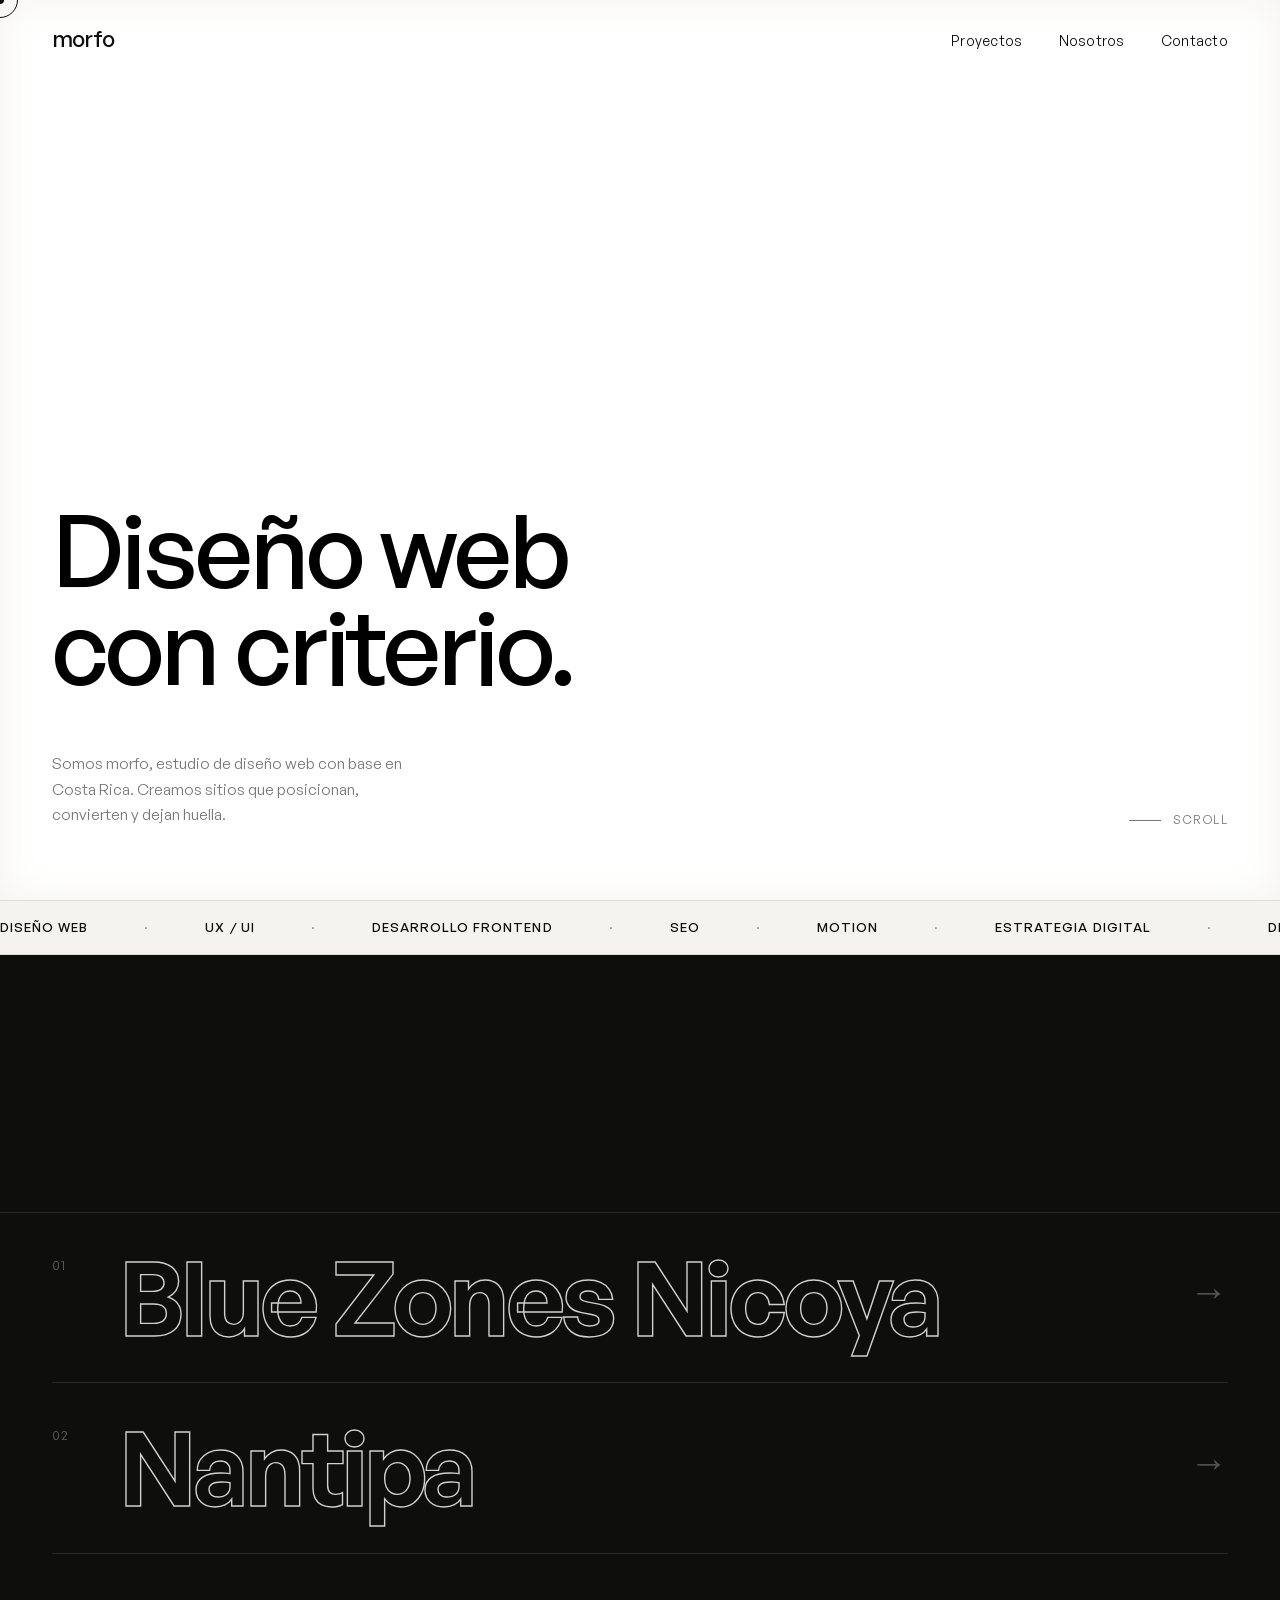
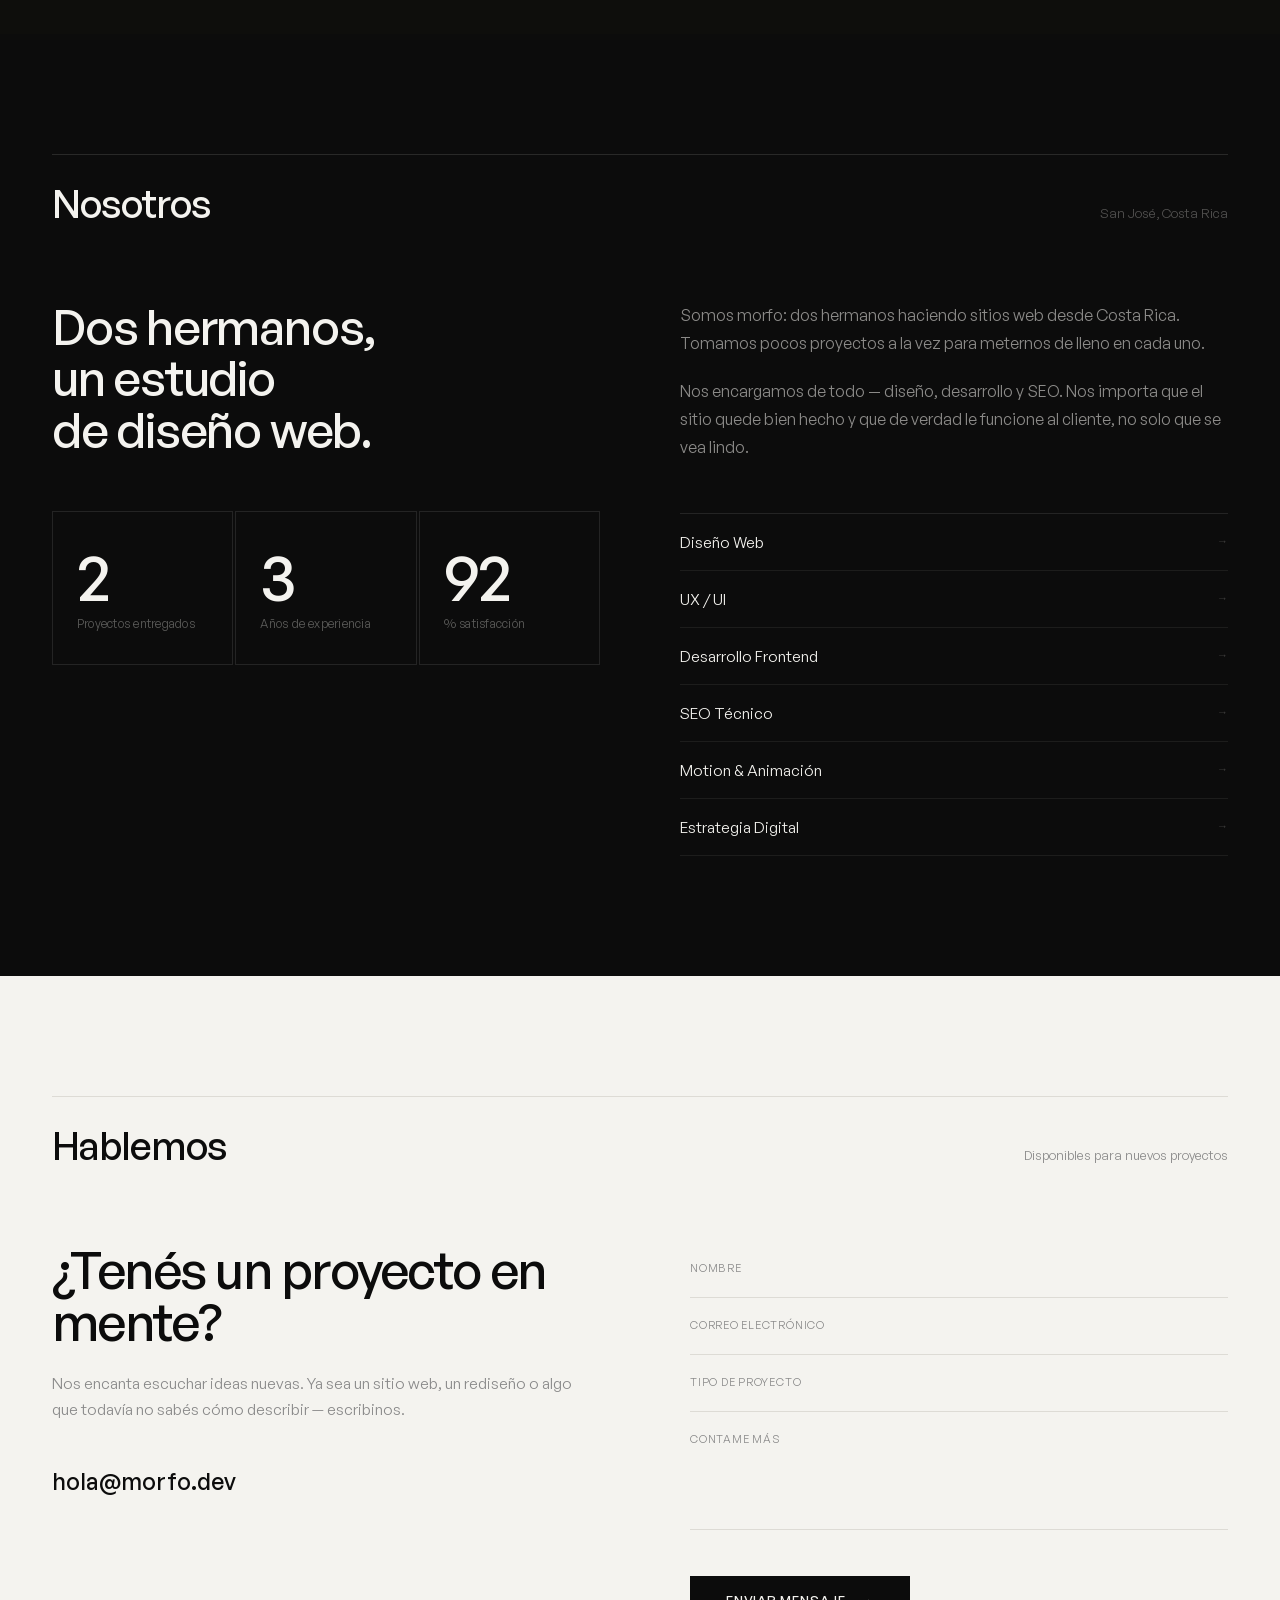
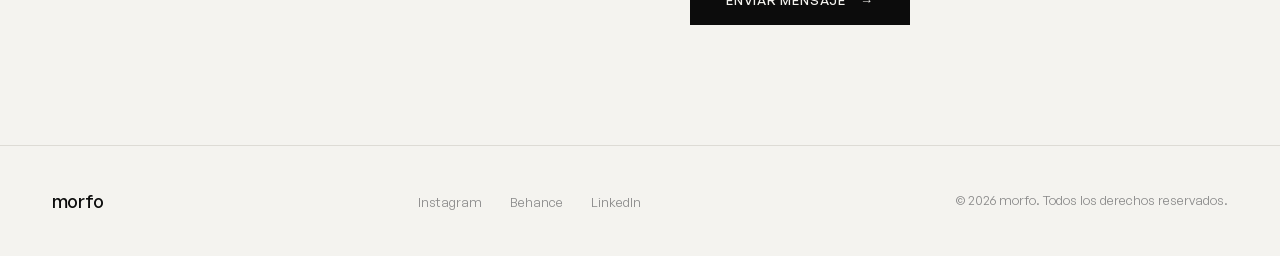
==== commit 2df35e9e: "Fix external website links" ====
--- a/index.html
+++ b/index.html
@@ -212,7 +212,18 @@
     .px-detail-in { padding-top:24px; display:flex; flex-wrap:wrap; align-items:baseline; gap:14px 32px; max-width:760px; }
     .px-desc { flex:1 1 420px; font-size:clamp(14px,1.3vw,16.5px); line-height:1.6; color:rgba(244,243,239,.55); }
     .px-tags { font-size:12px; letter-spacing:.04em; color:rgba(244,243,239,.4); }
-    .px-site { font-size:12px; letter-spacing:.08em; text-transform:uppercase; color:var(--gold,#C09840); text-decoration:none; cursor:none; }
+    .px-site { display:inline-flex; align-items:center; gap:.45em; font-size:12px; letter-spacing:.08em; text-transform:uppercase; color:var(--gold,#C09840); text-decoration:none; cursor:none; }
+    .external-arrow {
+      display:inline-block; width:.7em; height:.7em; position:relative; flex:0 0 auto;
+    }
+    .external-arrow::before {
+      content:''; position:absolute; left:.02em; top:.52em; width:.82em; height:1px;
+      background:currentColor; transform:rotate(-45deg); transform-origin:left center;
+    }
+    .external-arrow::after {
+      content:''; position:absolute; right:0; top:0; width:.44em; height:.44em;
+      border-top:1px solid currentColor; border-right:1px solid currentColor;
+    }
     .px-year { font-size:12px; letter-spacing:.06em; color:rgba(244,243,239,.3); margin-left:auto; }
 
     /* ── ABOUT (dark) ────────────────────────────── */
@@ -417,7 +428,7 @@
         <div class="px-detail"><div><div class="px-detail-in">
           <p class="px-desc">Rediseño completo del sitio de Blue Zones Nicoya — superalimentos de la Península de Nicoya, posicionando la marca como embajadora de una de las cinco zonas azules del planeta.</p>
           <span class="px-tags">Diseño · UX/UI · Desarrollo</span>
-          <a class="px-site" href="https://bluenicoya.com/" target="_blank" rel="noopener noreferrer">Ver sitio ↗</a>
+          <a class="px-site" href="https://bluenicoya.com/" target="_blank" rel="noopener noreferrer">Ver sitio <span class="external-arrow" aria-hidden="true"></span></a>
           <span class="px-year">2026</span>
         </div></div></div>
       </div>
@@ -431,6 +442,7 @@
         <div class="px-detail"><div><div class="px-detail-in">
           <p class="px-desc">Rediseño completo del sitio de Nantipa, hotel boutique en Santa Teresa — más intuitivo, inmersivo y optimizado para convertir visitantes en huéspedes, con SEO técnico desde la base.</p>
           <span class="px-tags">Diseño · UX/UI · Desarrollo · SEO</span>
+          <a class="px-site" href="https://nantipa.vercel.app/" target="_blank" rel="noopener noreferrer">Ver sitio <span class="external-arrow" aria-hidden="true"></span></a>
           <span class="px-year">2026</span>
         </div></div></div>
       </div>
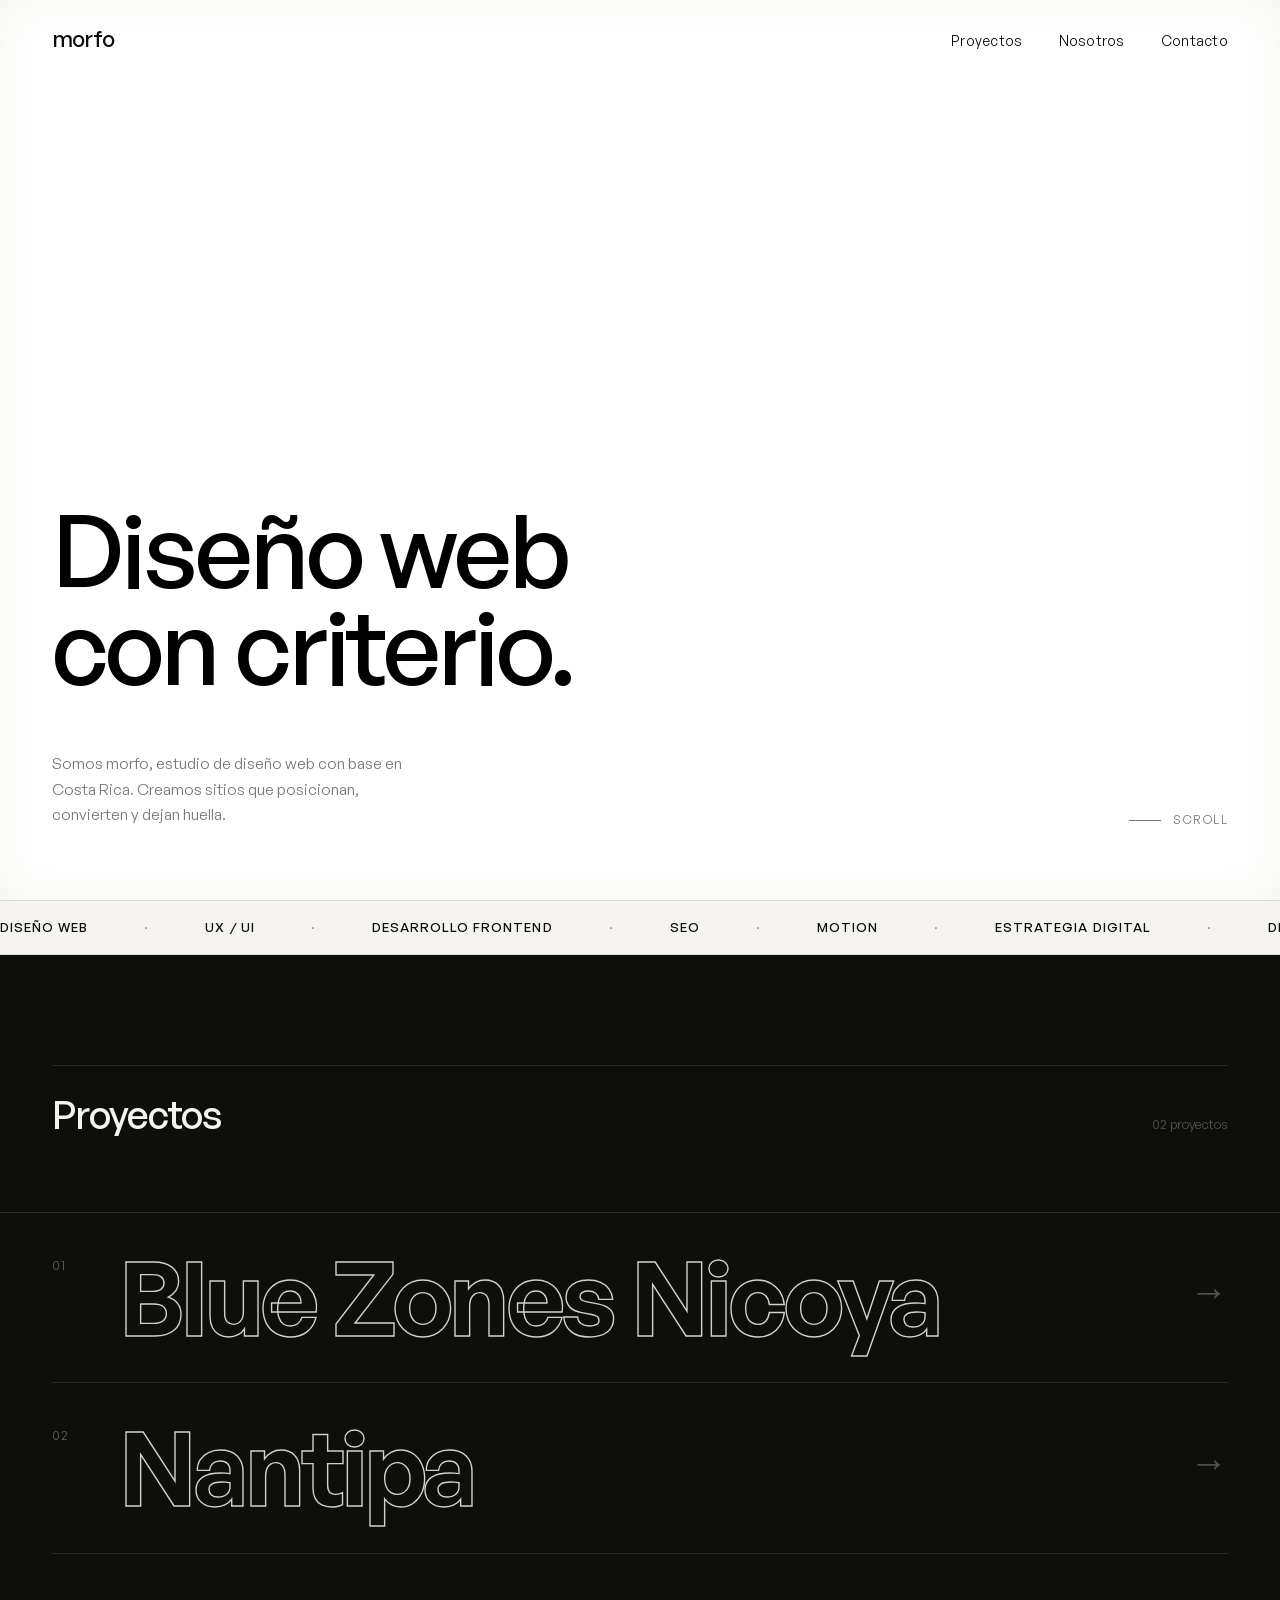
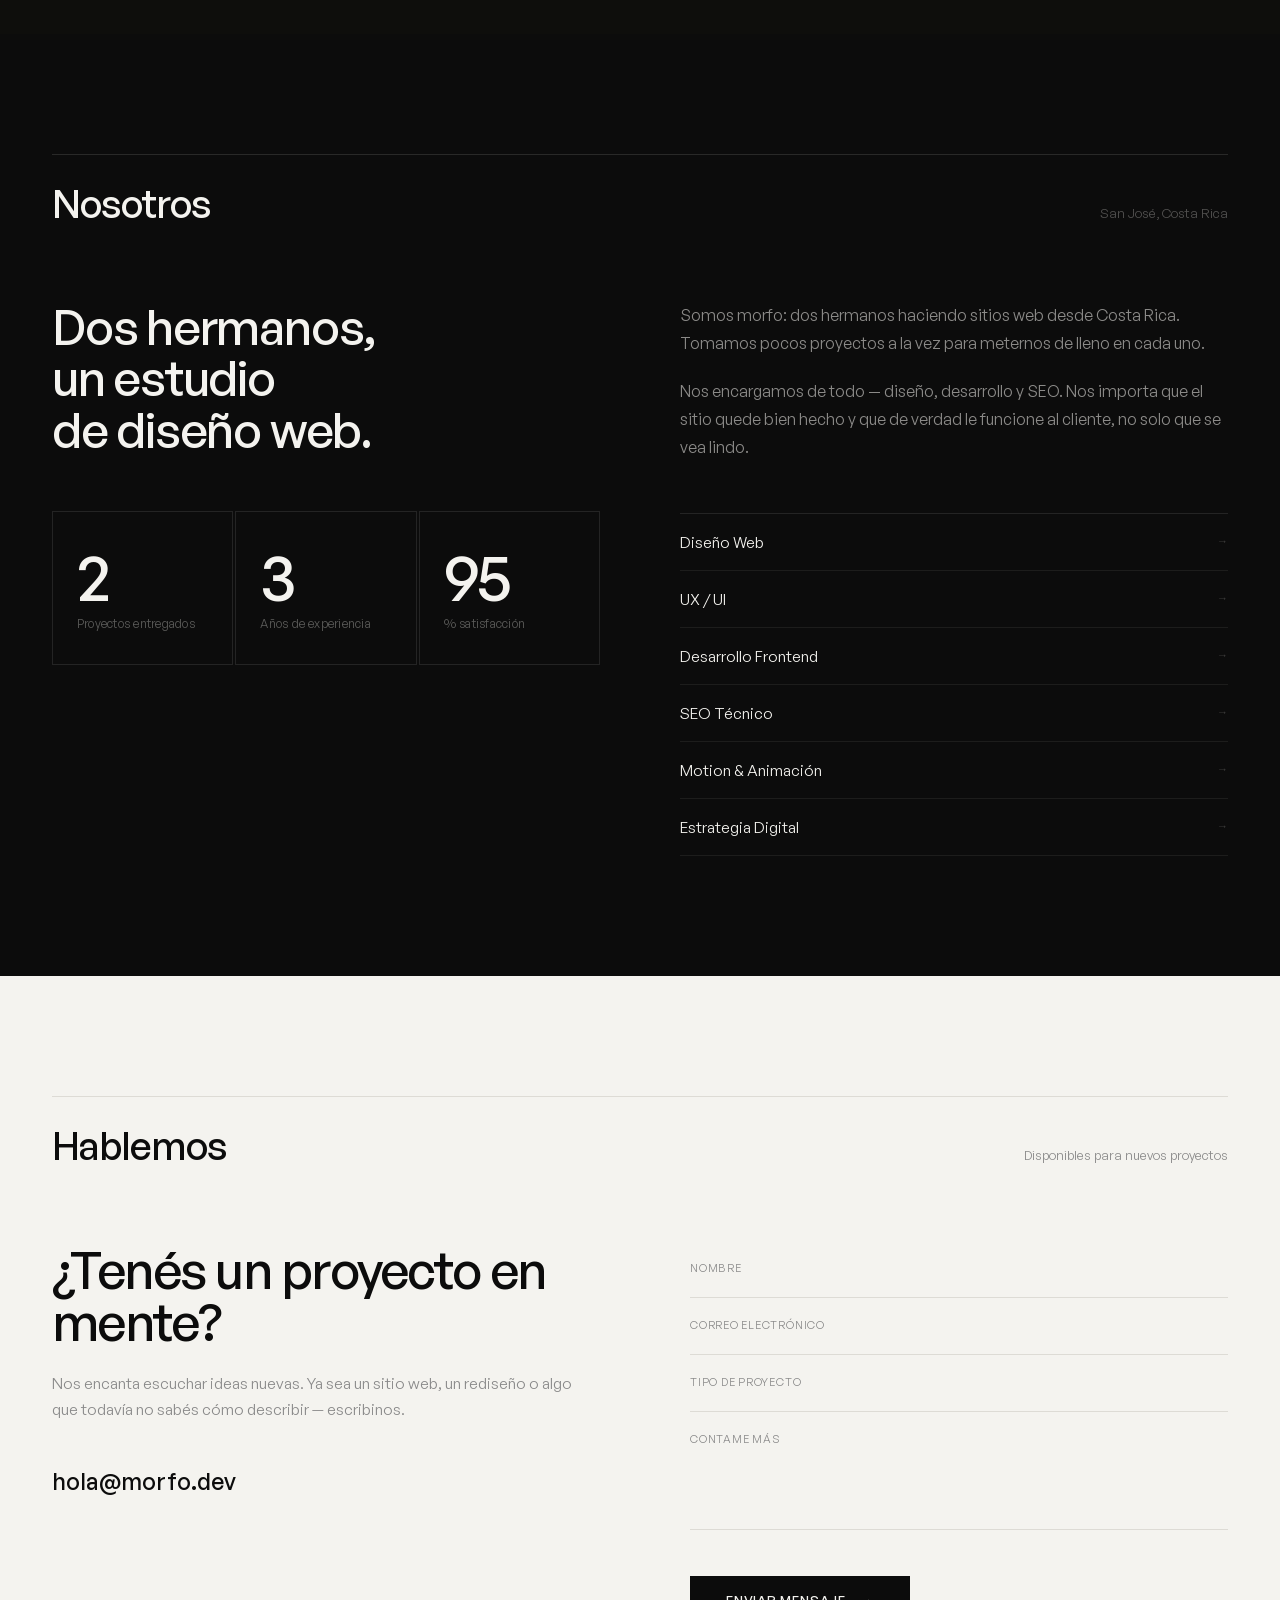
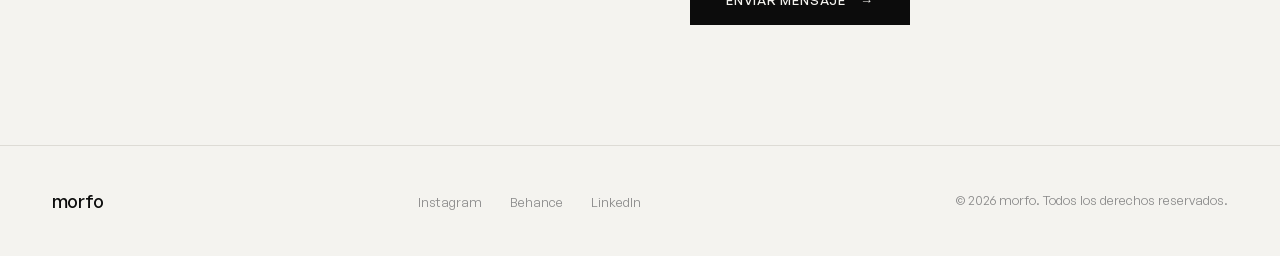
==== commit 832554bc: "fixes" ====
--- a/index.html
+++ b/index.html
@@ -10,11 +10,11 @@
   <meta property="og:url" content="https://morfo.cr/">
   <meta property="og:title" content="morfo — Diseño web con criterio">
   <meta property="og:description" content="morfo es un estudio de diseño web con base en Costa Rica. Creamos sitios que posicionan, convierten y dejan huella — diseño, desarrollo y SEO.">
-  <meta property="og:image" content="https://morfo.cr/assets/images/og/blue-zones-nicoya.jpg">
+  <meta property="og:image" content="https://morfo.cr/assets/images/og/morfo.png">
   <meta name="twitter:card" content="summary_large_image">
   <meta name="twitter:title" content="morfo — Diseño web con criterio">
   <meta name="twitter:description" content="morfo es un estudio de diseño web con base en Costa Rica. Creamos sitios que posicionan, convierten y dejan huella — diseño, desarrollo y SEO.">
-  <meta name="twitter:image" content="https://morfo.cr/assets/images/og/blue-zones-nicoya.jpg">
+  <meta name="twitter:image" content="https://morfo.cr/assets/images/og/morfo.png">
   <meta name="theme-color" content="#F4F3EF">
   <link rel="icon" type="image/png" sizes="32x32" href="/assets/brand/favicon-32.png">
   <link rel="icon" type="image/png" sizes="192x192" href="/assets/brand/favicon.png">
@@ -45,7 +45,12 @@
     }
   }
   </script>
+  <link rel="preload" href="/assets/fonts/general-sans/fonts/GeneralSans-Variable.woff2" as="font" type="font/woff2" crossorigin>
   <link rel="stylesheet" href="/assets/fonts/general-sans/css/general-sans.css">
+  <noscript><style>
+    #loader { display:none !important; }
+    .hero-title .word { transform:none !important; }
+  </style></noscript>
   <style>
     :root {
       --bg: #F4F3EF;
@@ -58,13 +63,18 @@
     *, *::before, *::after { margin:0; padding:0; box-sizing:border-box; }
     html { scroll-behavior:smooth; }
     body { background:var(--bg); color:var(--fg); font-family:var(--font); overflow-x:hidden; }
-    @media (pointer: fine) { body { cursor:none; } }
     @media (prefers-reduced-motion: reduce) {
       html { scroll-behavior:auto; }
       *, *::before, *::after { animation-duration:.001ms !important; animation-iteration-count:1 !important; transition-duration:.001ms !important; }
     }
 
-    /* ── CURSOR ──────────────────────────────────── */
+    /* ── CURSOR (only with JS running + a fine pointer; hidden until first move) ── */
+    #cur, #cur-ring { display:none; opacity:0; }
+    @media (pointer: fine) {
+      .js body, .js body * { cursor:none; }
+      .js #cur, .js #cur-ring { display:block; }
+      .cursor-on #cur, .cursor-on #cur-ring { opacity:1; }
+    }
     #cur {
       position:fixed; width:8px; height:8px; background:#fff;
       border-radius:50%; pointer-events:none; z-index:9999;
@@ -88,8 +98,12 @@
       position:fixed; inset:0; background:var(--dark); z-index:1000;
       display:flex; align-items:center; justify-content:center;
       transition:opacity .7s ease,visibility .7s ease;
+      /* failsafe: if the script never runs (error, blocker), the loader
+         still gets out of the way instead of covering the site forever */
+      animation:loaderFailsafe .6s ease 4s forwards;
     }
     #loader.out { opacity:0; visibility:hidden; pointer-events:none; }
+    @keyframes loaderFailsafe { to { opacity:0; visibility:hidden; } }
     #loader .loader-logo {
       color:var(--bg); font-family:var(--font); font-size:32px; font-weight:500; letter-spacing:-.04em;
       line-height:1; opacity:0; animation:fadeUp .5s .3s forwards;
@@ -105,6 +119,7 @@
     nav.scrolled {
       padding:16px 52px;
       background:rgba(244,243,239,.9);
+      -webkit-backdrop-filter:blur(20px);
       backdrop-filter:blur(20px);
       border-bottom:1px solid var(--border);
     }
@@ -114,13 +129,13 @@
       font-family:var(--font); font-size:22px; font-weight:500; line-height:1; letter-spacing:-.04em;
     }
     .nav-links { display:flex; gap:36px; list-style:none; }
-    .nav-links a { font-size:14px; letter-spacing:.02em; color:var(--fg); text-decoration:none; position:relative; cursor:none; }
+    .nav-links a { font-size:14px; letter-spacing:.02em; color:var(--fg); text-decoration:none; position:relative; }
     .nav-links a::after { content:''; position:absolute; bottom:-2px; left:0; width:0; height:1px; background:var(--fg); transition:width .3s; }
     .nav-links a:hover::after { width:100%; }
 
     /* ── HERO ────────────────────────────────────── */
     .hero {
-      min-height:100vh; display:flex; flex-direction:column;
+      min-height:100vh; min-height:100svh; display:flex; flex-direction:column;
       justify-content:flex-end; padding:0 52px 72px;
       position:relative; overflow:hidden;
     }
@@ -146,15 +161,6 @@
       50%      { background:#484848; }
       75%      { background:#1A1A1A; }
     }
-    .hero-bg {
-      position:absolute; inset:0; z-index:0;
-      display:flex; align-items:center; justify-content:center;
-      font-size:clamp(160px,22vw,380px); font-weight:700;
-      letter-spacing:-.04em; color:transparent;
-      -webkit-text-stroke:1px rgba(12,12,12,.05);
-      white-space:nowrap; pointer-events:none; user-select:none;
-      will-change:transform;
-    }
     .hero-content { position:relative; z-index:1; mix-blend-mode:difference; color:#fff; }
     .hero-title { font-size:clamp(52px,8vw,130px); font-weight:500; line-height:.95; letter-spacing:-.03em; }
     .hero-title .line  { display:block; overflow:hidden; }
@@ -172,7 +178,8 @@
     .marquee-track:hover { animation-play-state:paused; }
     .mq { font-size:13px; letter-spacing:.08em; text-transform:uppercase; color:var(--muted); flex-shrink:0; }
     .mq b { color:var(--fg); font-weight:500; }
-    @keyframes scrollx { from{ transform:translateX(0); } to{ transform:translateX(-50%); } }
+    /* loop period is half the track plus half a gap (28px), so the restart is seamless */
+    @keyframes scrollx { from{ transform:translateX(0); } to{ transform:translateX(calc(-50% - 28px)); } }
 
     /* ── WORK (dark) ─────────────────────────────── */
     #work { background:var(--dark); position:relative; }
@@ -187,11 +194,11 @@
     .px-item { border-bottom:1px solid rgba(244,243,239,.12); padding:clamp(28px,4vh,48px) 0; transition:opacity .4s ease; }
     .px:hover .px-item { opacity:.32; }
     .px:hover .px-item:hover { opacity:1; }
-    .px-head { display:flex; align-items:center; gap:clamp(16px,2.5vw,42px); text-decoration:none; cursor:none; }
+    .px-head { display:flex; align-items:center; gap:clamp(16px,2.5vw,42px); text-decoration:none; }
     .px-no { font-size:13px; letter-spacing:.1em; color:rgba(244,243,239,.35); width:34px; flex-shrink:0; align-self:flex-start; padding-top:.6em; }
     .px-name {
       flex:1; font-size:clamp(40px,8vw,124px); font-weight:600; line-height:.95; letter-spacing:-.04em;
-      color:transparent; -webkit-text-stroke:1.4px rgba(244,243,239,.85); text-stroke:1.4px rgba(244,243,239,.85);
+      color:transparent; -webkit-text-stroke:1.4px rgba(244,243,239,.85);
       transition:color .4s ease, -webkit-text-stroke-color .4s ease, transform .5s cubic-bezier(.16,1,.3,1);
     }
     .px-item:hover .px-name,
@@ -212,7 +219,7 @@
     .px-detail-in { padding-top:24px; display:flex; flex-wrap:wrap; align-items:baseline; gap:14px 32px; max-width:760px; }
     .px-desc { flex:1 1 420px; font-size:clamp(14px,1.3vw,16.5px); line-height:1.6; color:rgba(244,243,239,.55); }
     .px-tags { font-size:12px; letter-spacing:.04em; color:rgba(244,243,239,.4); }
-    .px-site { display:inline-flex; align-items:center; gap:.45em; font-size:12px; letter-spacing:.08em; text-transform:uppercase; color:var(--gold,#C09840); text-decoration:none; cursor:none; }
+    .px-site { display:inline-flex; align-items:center; gap:.45em; font-size:12px; letter-spacing:.08em; text-transform:uppercase; color:var(--gold,#C09840); text-decoration:none; }
     .external-arrow {
       display:inline-block; width:.7em; height:.7em; position:relative; flex:0 0 auto;
     }
@@ -240,7 +247,7 @@
     .stat-n { font-size:clamp(42px,5vw,76px); font-weight:500; letter-spacing:-.04em; line-height:1; }
     .stat-lbl { margin-top:8px; font-size:12px; color:rgba(244,243,239,.35); letter-spacing:.02em; }
     .services { margin-top:52px; list-style:none; border-top:1px solid rgba(244,243,239,.1); }
-    .services li { display:flex; justify-content:space-between; align-items:center; padding:17px 0; border-bottom:1px solid rgba(244,243,239,.07); font-size:15.5px; transition:padding-left .3s; cursor:none; }
+    .services li { display:flex; justify-content:space-between; align-items:center; padding:17px 0; border-bottom:1px solid rgba(244,243,239,.07); font-size:15.5px; transition:padding-left .3s; }
     .services li:hover { padding-left:10px; }
     .services li span { font-size:11px; color:rgba(244,243,239,.22); }
 
@@ -252,7 +259,7 @@
     .contact-grid { display:grid; grid-template-columns:1fr 1fr; gap:100px; align-items:start; margin-top:72px; }
     .contact-hl { font-size:clamp(34px,4vw,64px); font-weight:500; line-height:1.02; letter-spacing:-.03em; }
     .contact-sub { margin-top:24px; font-size:15.5px; color:var(--muted); line-height:1.65; }
-    .contact-mail { margin-top:44px; display:inline-block; font-size:clamp(15px,1.8vw,24px); font-weight:500; color:var(--fg); text-decoration:none; position:relative; cursor:none; }
+    .contact-mail { margin-top:44px; display:inline-block; font-size:clamp(15px,1.8vw,24px); font-weight:500; color:var(--fg); text-decoration:none; position:relative; }
     .contact-mail::after { content:''; position:absolute; bottom:-2px; left:0; width:100%; height:1px; background:var(--fg); transform:scaleX(0); transform-origin:right; transition:transform .4s; }
     .contact-mail:hover::after { transform:scaleX(1); transform-origin:left; }
     .form { display:flex; flex-direction:column; }
@@ -264,7 +271,7 @@
     :focus-visible { outline:2px solid var(--fg); outline-offset:3px; }
     .fg textarea { min-height:110px; resize:none; }
     .fg input:focus~label,.fg input:not(:placeholder-shown)~label,.fg textarea:focus~label,.fg textarea:not(:placeholder-shown)~label { top:-6px; font-size:10px; color:var(--fg); }
-    .btn-send { align-self:flex-start; margin-top:44px; display:inline-flex; align-items:center; gap:14px; padding:16px 36px; background:var(--fg); color:var(--bg); border:none; cursor:none; font-family:var(--font); font-size:13px; font-weight:500; letter-spacing:.06em; text-transform:uppercase; position:relative; overflow:hidden; }
+    .btn-send { align-self:flex-start; margin-top:44px; display:inline-flex; align-items:center; gap:14px; padding:16px 36px; background:var(--fg); color:var(--bg); border:none; font-family:var(--font); font-size:13px; font-weight:500; letter-spacing:.06em; text-transform:uppercase; position:relative; overflow:hidden; }
     .btn-send::before { content:''; position:absolute; inset:0; background:#2a2a2a; transform:translateX(-101%); transition:transform .4s cubic-bezier(.16,1,.3,1); }
     .btn-send:hover::before { transform:translateX(0); }
     .btn-send>* { position:relative; z-index:1; }
@@ -279,7 +286,7 @@
       font-family:var(--font); font-size:18px; font-weight:500; line-height:1; letter-spacing:-.04em;
     }
     .foot-links { display:flex; gap:28px; list-style:none; }
-    .foot-links a,.foot-links button { font:inherit; font-size:13px; color:var(--muted); text-decoration:none; cursor:none; transition:color .3s; background:none; border:0; padding:0; }
+    .foot-links a,.foot-links button { font:inherit; font-size:13px; color:var(--muted); text-decoration:none; transition:color .3s; background:none; border:0; padding:0; }
     .foot-links a:hover,.foot-links button:hover { color:var(--fg); }
     .foot-links button:disabled { opacity:1; }
     .foot-copy { font-size:13px; color:var(--muted); }
@@ -298,7 +305,6 @@
       width:32px; height:32px; background:none; border:none; padding:4px;
       cursor:pointer; flex-shrink:0;
     }
-    @media (pointer: fine) { .nav-burger { cursor:none; } }
     .nav-burger span { display:block; height:1.5px; background:var(--fg); transition:transform .3s,opacity .3s; }
     body.menu-open .nav-burger span:nth-child(1) { transform:translateY(6.5px) rotate(45deg); }
     body.menu-open .nav-burger span:nth-child(2) { opacity:0; }
@@ -357,14 +363,14 @@
       <li><a href="#about">Nosotros</a></li>
       <li><a href="#contact">Contacto</a></li>
     </ul>
-    <button class="nav-burger" aria-label="Abrir menú" aria-expanded="false">
+    <button class="nav-burger" aria-label="Abrir menú" aria-expanded="false" aria-controls="navMobile">
       <span></span><span></span><span></span>
     </button>
   </nav>
-  <ul class="nav-mobile" role="menu" aria-label="Menú de navegación">
-    <li><a href="#work" role="menuitem">Proyectos</a></li>
-    <li><a href="#about" role="menuitem">Nosotros</a></li>
-    <li><a href="#contact" role="menuitem">Contacto</a></li>
+  <ul class="nav-mobile" id="navMobile" aria-label="Menú de navegación">
+    <li><a href="#work">Proyectos</a></li>
+    <li><a href="#about">Nosotros</a></li>
+    <li><a href="#contact">Contacto</a></li>
   </ul>
 
   <!-- HERO -->
@@ -494,8 +500,8 @@
         <p class="contact-sub">Nos encanta escuchar ideas nuevas. Ya sea un sitio web, un rediseño o algo que todavía no sabés cómo describir — escribinos.</p>
         <a href="mailto:hola@morfo.dev" class="contact-mail">hola@morfo.dev</a>
       </div>
-      <form class="form rv d2" id="form" method="POST" novalidate>
-        <input type="hidden" name="_subject" value="Nuevo mensaje desde morfo.dev">
+      <form class="form rv d2" id="form" method="POST" action="https://formspree.io/f/xlgyqeal">
+        <input type="hidden" name="_subject" value="Nuevo mensaje desde morfo.cr">
         <div class="fg"><input type="text" id="fn" name="nombre" placeholder=" " autocomplete="name" required><label for="fn">Nombre</label></div>
         <div class="fg"><input type="email" id="fe" name="_replyto" placeholder=" " autocomplete="email" required><label for="fe">Correo electrónico</label></div>
         <div class="fg"><input type="text" id="fp" name="tipo_proyecto" placeholder=" " autocomplete="off"><label for="fp">Tipo de proyecto</label></div>
@@ -512,32 +518,46 @@
   <footer>
     <span class="foot-logo" aria-hidden="true">morfo</span>
     <ul class="foot-links">
-      <li><button type="button" disabled>Instagram</button></li>
-      <li><button type="button" disabled>Behance</button></li>
-      <li><button type="button" disabled>LinkedIn</button></li>
+      <li><button type="button" disabled title="Próximamente">Instagram</button></li>
+      <li><button type="button" disabled title="Próximamente">Behance</button></li>
+      <li><button type="button" disabled title="Próximamente">LinkedIn</button></li>
     </ul>
     <p class="foot-copy">© <span data-current-year>2026</span> morfo. Todos los derechos reservados.</p>
   </footer>
 
   <script>
+  document.documentElement.classList.add('js');
+  const reducedMotion=matchMedia('(prefers-reduced-motion: reduce)');
+
   document.querySelectorAll('[data-current-year]').forEach(el=>{
     el.textContent=new Date().getFullYear();
   });
 
-  /* LOADER */
-  window.addEventListener('load', () => {
-    setTimeout(() => {
-      document.getElementById('loader').classList.add('out');
-      document.querySelectorAll('.hero-title .word').forEach((w,i) =>
-        setTimeout(() => w.classList.add('up'), i*130 + 80));
-    }, 650);
-  });
-
-  /* CURSOR */
+  /* LOADER — waits for the fonts (capped at 1.2s), not the full page load */
+  const fontsReady=Promise.race([
+    'fonts' in document ? document.fonts.ready : Promise.resolve(),
+    new Promise(r=>setTimeout(r,1200))
+  ]);
+  fontsReady.then(()=>setTimeout(()=>{
+    document.getElementById('loader').classList.add('out');
+    document.querySelectorAll('.hero-title .word').forEach((w,i)=>
+      setTimeout(()=>w.classList.add('up'), i*130 + 80));
+  },400));
+
+  /* CURSOR (shown after the first real mouse move) */
   const cur=document.getElementById('cur'), ring=document.getElementById('cur-ring');
   let mx=0,my=0,rx=0,ry=0;
   document.addEventListener('mousemove',e=>{ mx=e.clientX; my=e.clientY; cur.style.left=mx+'px'; cur.style.top=my+'px'; });
-  (function tick(){ rx+=(mx-rx)*.1; ry+=(my-ry)*.1; ring.style.left=rx+'px'; ring.style.top=ry+'px'; requestAnimationFrame(tick); })();
+  document.addEventListener('mousemove',e=>{
+    rx=e.clientX; ry=e.clientY;
+    document.documentElement.classList.add('cursor-on');
+  },{once:true});
+  (function tick(){
+    const f=reducedMotion.matches?1:.1;
+    rx+=(mx-rx)*f; ry+=(my-ry)*f;
+    ring.style.left=rx+'px'; ring.style.top=ry+'px';
+    requestAnimationFrame(tick);
+  })();
   document.querySelectorAll('a,button,.services li').forEach(el=>{
     el.addEventListener('mouseenter',()=>document.body.classList.add('cg'));
     el.addEventListener('mouseleave',()=>document.body.classList.remove('cg'));
@@ -548,8 +568,10 @@
   window.addEventListener('scroll',onScroll,{passive:true});
   function onScroll(){
     nav.classList.toggle('scrolled',scrollY>60);
-    prog.style.width=(scrollY/(document.body.scrollHeight-innerHeight)*100)+'%';
+    const max=document.body.scrollHeight-innerHeight;
+    prog.style.width=(max>0?scrollY/max*100:0)+'%';
   }
+  onScroll();
 
 /* METABALLS */
   (function(){
@@ -568,8 +590,8 @@
     setSizes();
     window.addEventListener('resize',setSizes,{passive:true});
 
-    function tick(ts){
-      const t=ts*.001,W=innerWidth,H=innerHeight;
+    function place(t){
+      const W=innerWidth,H=innerHeight;
       const cx=W*.5,cy=H*.42;
       cfg.forEach(b=>{
         const rx=b.r*W,ry=rx*.6;
@@ -578,9 +600,14 @@
         const s=b.sz*W;
         b.el.style.transform=`translate(${x-s/2}px,${y-s/2}px)`;
       });
-      requestAnimationFrame(tick);
+    }
+    /* respect prefers-reduced-motion: draw one static composition, no orbit */
+    function tick(ts){
+      place(ts*.001);
+      if(!reducedMotion.matches) requestAnimationFrame(tick);
     }
     requestAnimationFrame(tick);
+    reducedMotion.addEventListener?.('change',m=>{ if(!m.matches) requestAnimationFrame(tick); });
   })();
 
   /* SCROLL REVEAL */
@@ -603,8 +630,11 @@
   },{threshold:.5});
   document.querySelectorAll('[data-count]').forEach(el=>cio.observe(el));
 
-  /* FORM */
-  document.getElementById('form').addEventListener('submit', async e=>{
+  /* FORM — posts to the endpoint in the form's action attribute (Formspree).
+     Without JS the form still submits natively with browser validation. */
+  const form=document.getElementById('form');
+  form.setAttribute('novalidate','');
+  form.addEventListener('submit', async e=>{
     e.preventDefault();
     const btn=document.getElementById('btnSend'), txt=document.getElementById('btnText');
     const status=document.getElementById('formStatus');
@@ -623,20 +653,20 @@
       return;
     }
     btn.disabled=true; txt.textContent='Enviando…';
-    const endpoint=e.target.dataset.endpoint;
+    const endpoint=form.getAttribute('action');
     if(!endpoint){
-      const subject=encodeURIComponent('Nuevo mensaje desde morfo.dev');
+      const subject=encodeURIComponent('Nuevo mensaje desde morfo.cr');
       const body=encodeURIComponent(`Nombre: ${fn.value.trim()}\nCorreo: ${fe.value.trim()}\nTipo de proyecto: ${document.getElementById('fp').value.trim()}\n\n${fm.value.trim()}`);
       window.location.href=`mailto:hola@morfo.dev?subject=${subject}&body=${body}`;
-      status.textContent='Se abrió tu correo para terminar el envío.';
+      status.textContent='Intentamos abrir tu aplicación de correo. Si no se abrió, escribinos directo a hola@morfo.dev.';
       txt.textContent='Enviar mensaje';
       btn.disabled=false;
       return;
     }
     try {
-      const res=await fetch(endpoint,{method:'POST',body:new FormData(e.target),headers:{'Accept':'application/json'}});
+      const res=await fetch(endpoint,{method:'POST',body:new FormData(form),headers:{'Accept':'application/json'}});
       if(res.ok){
-        txt.textContent='¡Mensaje enviado!'; status.textContent='Gracias, te responderemos pronto.'; btn.classList.add('sent'); e.target.reset();
+        txt.textContent='¡Mensaje enviado!'; status.textContent='Gracias, te responderemos pronto.'; btn.classList.add('sent'); form.reset();
         setTimeout(()=>{ txt.textContent='Enviar mensaje'; btn.classList.remove('sent'); btn.disabled=false; },4000);
       } else {
         txt.textContent='Error al enviar'; status.textContent='No pudimos enviar el mensaje. Intentá de nuevo o escribinos a hola@morfo.dev.'; btn.style.background='#c0392b';
@@ -652,14 +682,21 @@
   const burger=document.querySelector('.nav-burger');
   const mobileMenu=document.querySelector('.nav-mobile');
   if(burger){
+    const closeMenu=()=>{
+      document.body.classList.remove('menu-open');
+      burger.setAttribute('aria-expanded','false');
+    };
     burger.addEventListener('click',()=>{
       const open=document.body.classList.toggle('menu-open');
       burger.setAttribute('aria-expanded', open);
     });
-    mobileMenu&&mobileMenu.querySelectorAll('a').forEach(a=>a.addEventListener('click',()=>{
-      document.body.classList.remove('menu-open');
-      burger.setAttribute('aria-expanded','false');
-    }));
+    mobileMenu&&mobileMenu.querySelectorAll('a').forEach(a=>a.addEventListener('click',closeMenu));
+    document.addEventListener('keydown',e=>{
+      if(e.key==='Escape'&&document.body.classList.contains('menu-open')){
+        closeMenu();
+        burger.focus();
+      }
+    });
   }
   </script>
 </body>
--- a/assets/fonts/general-sans/css/general-sans.css
+++ b/assets/fonts/general-sans/css/general-sans.css
@@ -6,59 +6,12 @@
 * URL: https://www.fontshare.com/fonts/general-sans
 * © 2025 Indian Type Foundry
 *
-* General Sans Extralight 
-* General Sans ExtralightItalic 
-* General Sans Light 
-* General Sans LightItalic 
-* General Sans Regular 
-* General Sans Italic 
-* General Sans Medium 
-* General Sans MediumItalic 
-* General Sans Semibold 
-* General Sans SemiboldItalic 
-* General Sans Bold 
-* General Sans BoldItalic 
+* General Sans Regular
 * General Sans Variable (Variable font)
-* General Sans VariableItalic (Variable font)
-
 *
+* Only the faces used by the site are kept here; the full family is
+* available at fontshare.com if more weights are needed later.
 */
-@font-face {
-  font-family: 'GeneralSans-Extralight';
-  src: url('../fonts/GeneralSans-Extralight.woff2') format('woff2'),
-       url('../fonts/GeneralSans-Extralight.woff') format('woff'),
-       url('../fonts/GeneralSans-Extralight.ttf') format('truetype');
-  font-weight: 200;
-  font-display: swap;
-  font-style: normal;
-}
-@font-face {
-  font-family: 'GeneralSans-ExtralightItalic';
-  src: url('../fonts/GeneralSans-ExtralightItalic.woff2') format('woff2'),
-       url('../fonts/GeneralSans-ExtralightItalic.woff') format('woff'),
-       url('../fonts/GeneralSans-ExtralightItalic.ttf') format('truetype');
-  font-weight: 200;
-  font-display: swap;
-  font-style: italic;
-}
-@font-face {
-  font-family: 'GeneralSans-Light';
-  src: url('../fonts/GeneralSans-Light.woff2') format('woff2'),
-       url('../fonts/GeneralSans-Light.woff') format('woff'),
-       url('../fonts/GeneralSans-Light.ttf') format('truetype');
-  font-weight: 300;
-  font-display: swap;
-  font-style: normal;
-}
-@font-face {
-  font-family: 'GeneralSans-LightItalic';
-  src: url('../fonts/GeneralSans-LightItalic.woff2') format('woff2'),
-       url('../fonts/GeneralSans-LightItalic.woff') format('woff'),
-       url('../fonts/GeneralSans-LightItalic.ttf') format('truetype');
-  font-weight: 300;
-  font-display: swap;
-  font-style: italic;
-}
 @font-face {
   font-family: 'GeneralSans-Regular';
   src: url('../fonts/GeneralSans-Regular.woff2') format('woff2'),
@@ -68,76 +21,13 @@
   font-display: swap;
   font-style: normal;
 }
-@font-face {
-  font-family: 'GeneralSans-Italic';
-  src: url('../fonts/GeneralSans-Italic.woff2') format('woff2'),
-       url('../fonts/GeneralSans-Italic.woff') format('woff'),
-       url('../fonts/GeneralSans-Italic.ttf') format('truetype');
-  font-weight: 400;
-  font-display: swap;
-  font-style: italic;
-}
-@font-face {
-  font-family: 'GeneralSans-Medium';
-  src: url('../fonts/GeneralSans-Medium.woff2') format('woff2'),
-       url('../fonts/GeneralSans-Medium.woff') format('woff'),
-       url('../fonts/GeneralSans-Medium.ttf') format('truetype');
-  font-weight: 500;
-  font-display: swap;
-  font-style: normal;
-}
-@font-face {
-  font-family: 'GeneralSans-MediumItalic';
-  src: url('../fonts/GeneralSans-MediumItalic.woff2') format('woff2'),
-       url('../fonts/GeneralSans-MediumItalic.woff') format('woff'),
-       url('../fonts/GeneralSans-MediumItalic.ttf') format('truetype');
-  font-weight: 500;
-  font-display: swap;
-  font-style: italic;
-}
-@font-face {
-  font-family: 'GeneralSans-Semibold';
-  src: url('../fonts/GeneralSans-Semibold.woff2') format('woff2'),
-       url('../fonts/GeneralSans-Semibold.woff') format('woff'),
-       url('../fonts/GeneralSans-Semibold.ttf') format('truetype');
-  font-weight: 600;
-  font-display: swap;
-  font-style: normal;
-}
-@font-face {
-  font-family: 'GeneralSans-SemiboldItalic';
-  src: url('../fonts/GeneralSans-SemiboldItalic.woff2') format('woff2'),
-       url('../fonts/GeneralSans-SemiboldItalic.woff') format('woff'),
-       url('../fonts/GeneralSans-SemiboldItalic.ttf') format('truetype');
-  font-weight: 600;
-  font-display: swap;
-  font-style: italic;
-}
-@font-face {
-  font-family: 'GeneralSans-Bold';
-  src: url('../fonts/GeneralSans-Bold.woff2') format('woff2'),
-       url('../fonts/GeneralSans-Bold.woff') format('woff'),
-       url('../fonts/GeneralSans-Bold.ttf') format('truetype');
-  font-weight: 700;
-  font-display: swap;
-  font-style: normal;
-}
-@font-face {
-  font-family: 'GeneralSans-BoldItalic';
-  src: url('../fonts/GeneralSans-BoldItalic.woff2') format('woff2'),
-       url('../fonts/GeneralSans-BoldItalic.woff') format('woff'),
-       url('../fonts/GeneralSans-BoldItalic.ttf') format('truetype');
-  font-weight: 700;
-  font-display: swap;
-  font-style: italic;
-}
 /**
 * This is a variable font
 * You can control variable axes as shown below:
 * font-variation-settings: wght 700.0;
 *
 * available axes:
-'wght' (range from 200.0 to 700.0
+'wght' (range from 200.0 to 700.0)
 */
 @font-face {
   font-family: 'GeneralSans-Variable';
@@ -148,20 +38,3 @@
   font-display: swap;
   font-style: normal;
 }
-/**
-* This is a variable font
-* You can control variable axes as shown below:
-* font-variation-settings: wght 700.0;
-*
-* available axes:
-'wght' (range from 200.0 to 700.0
-*/
-@font-face {
-  font-family: 'GeneralSans-VariableItalic';
-  src: url('../fonts/GeneralSans-VariableItalic.woff2') format('woff2'),
-       url('../fonts/GeneralSans-VariableItalic.woff') format('woff'),
-       url('../source/ttf/GeneralSans-VariableItalic.ttf') format('truetype');
-  font-weight: 200 700;
-  font-display: swap;
-  font-style: italic;
-}
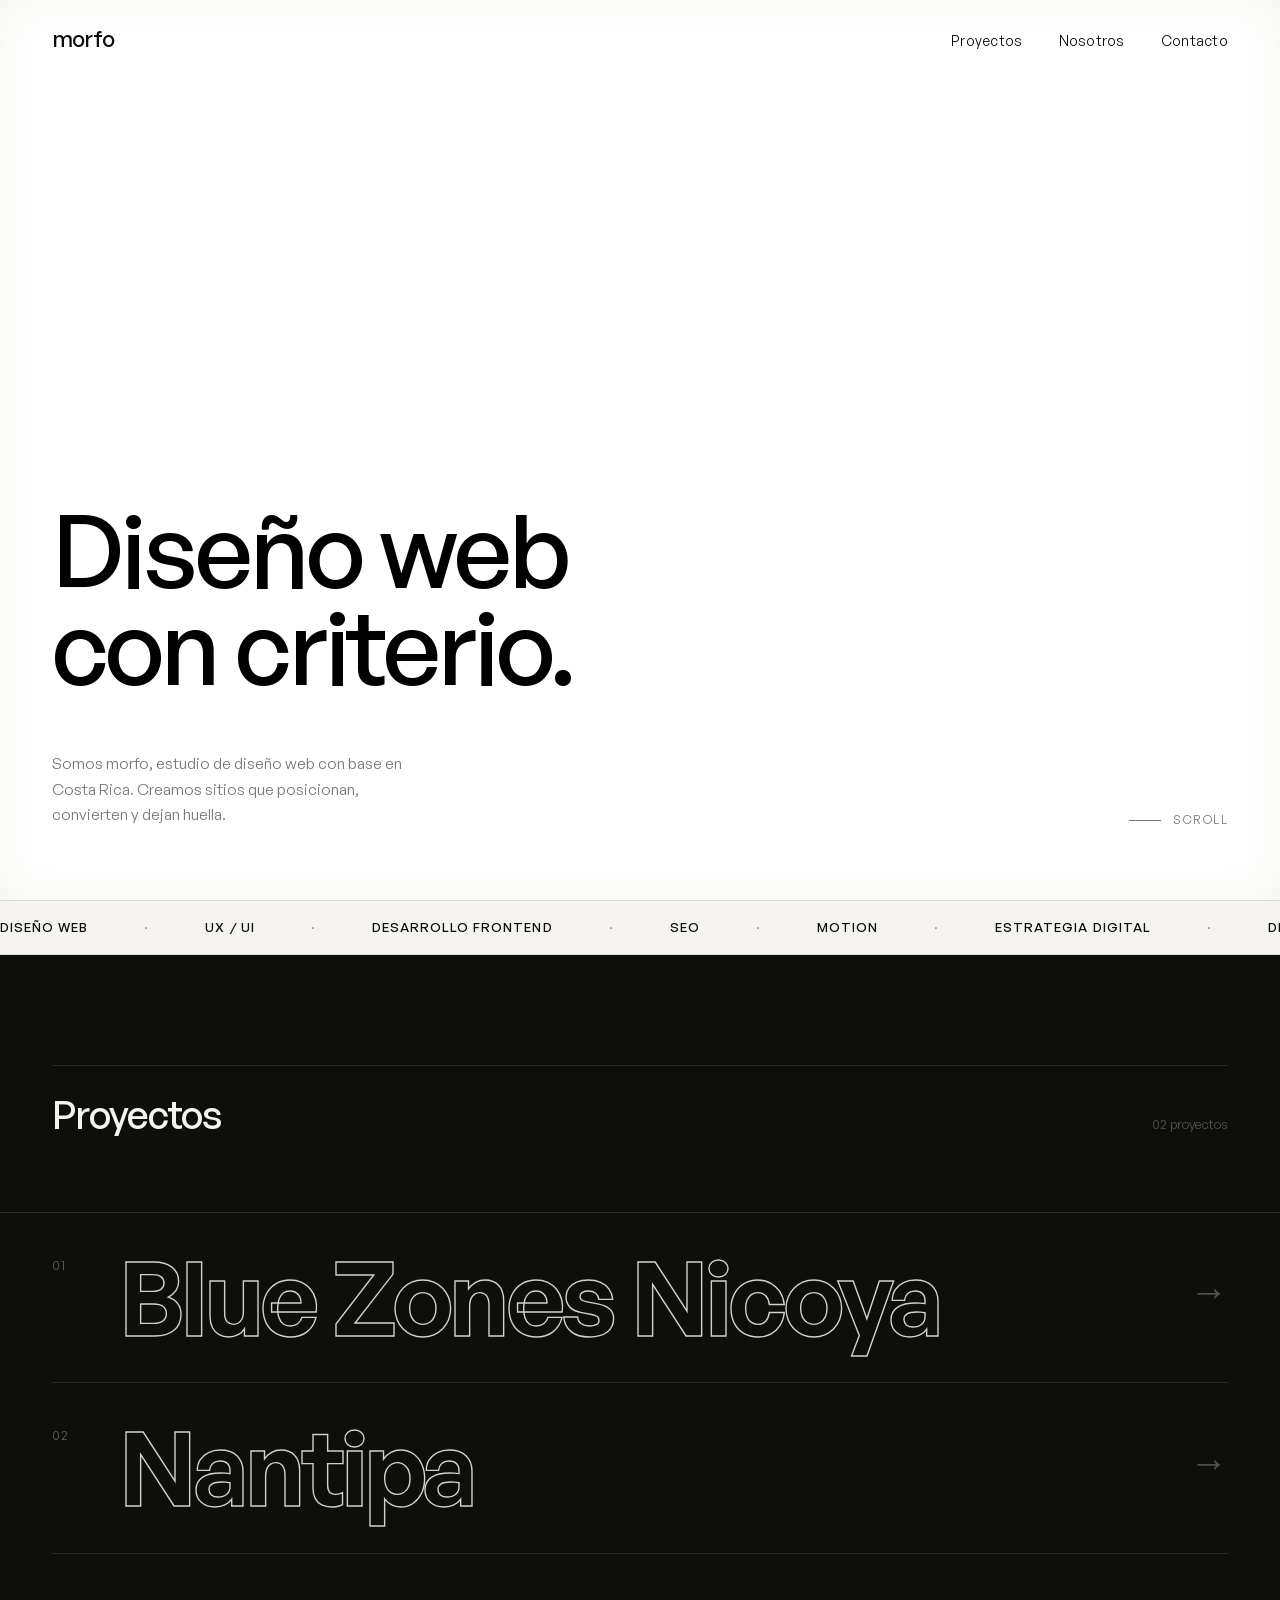
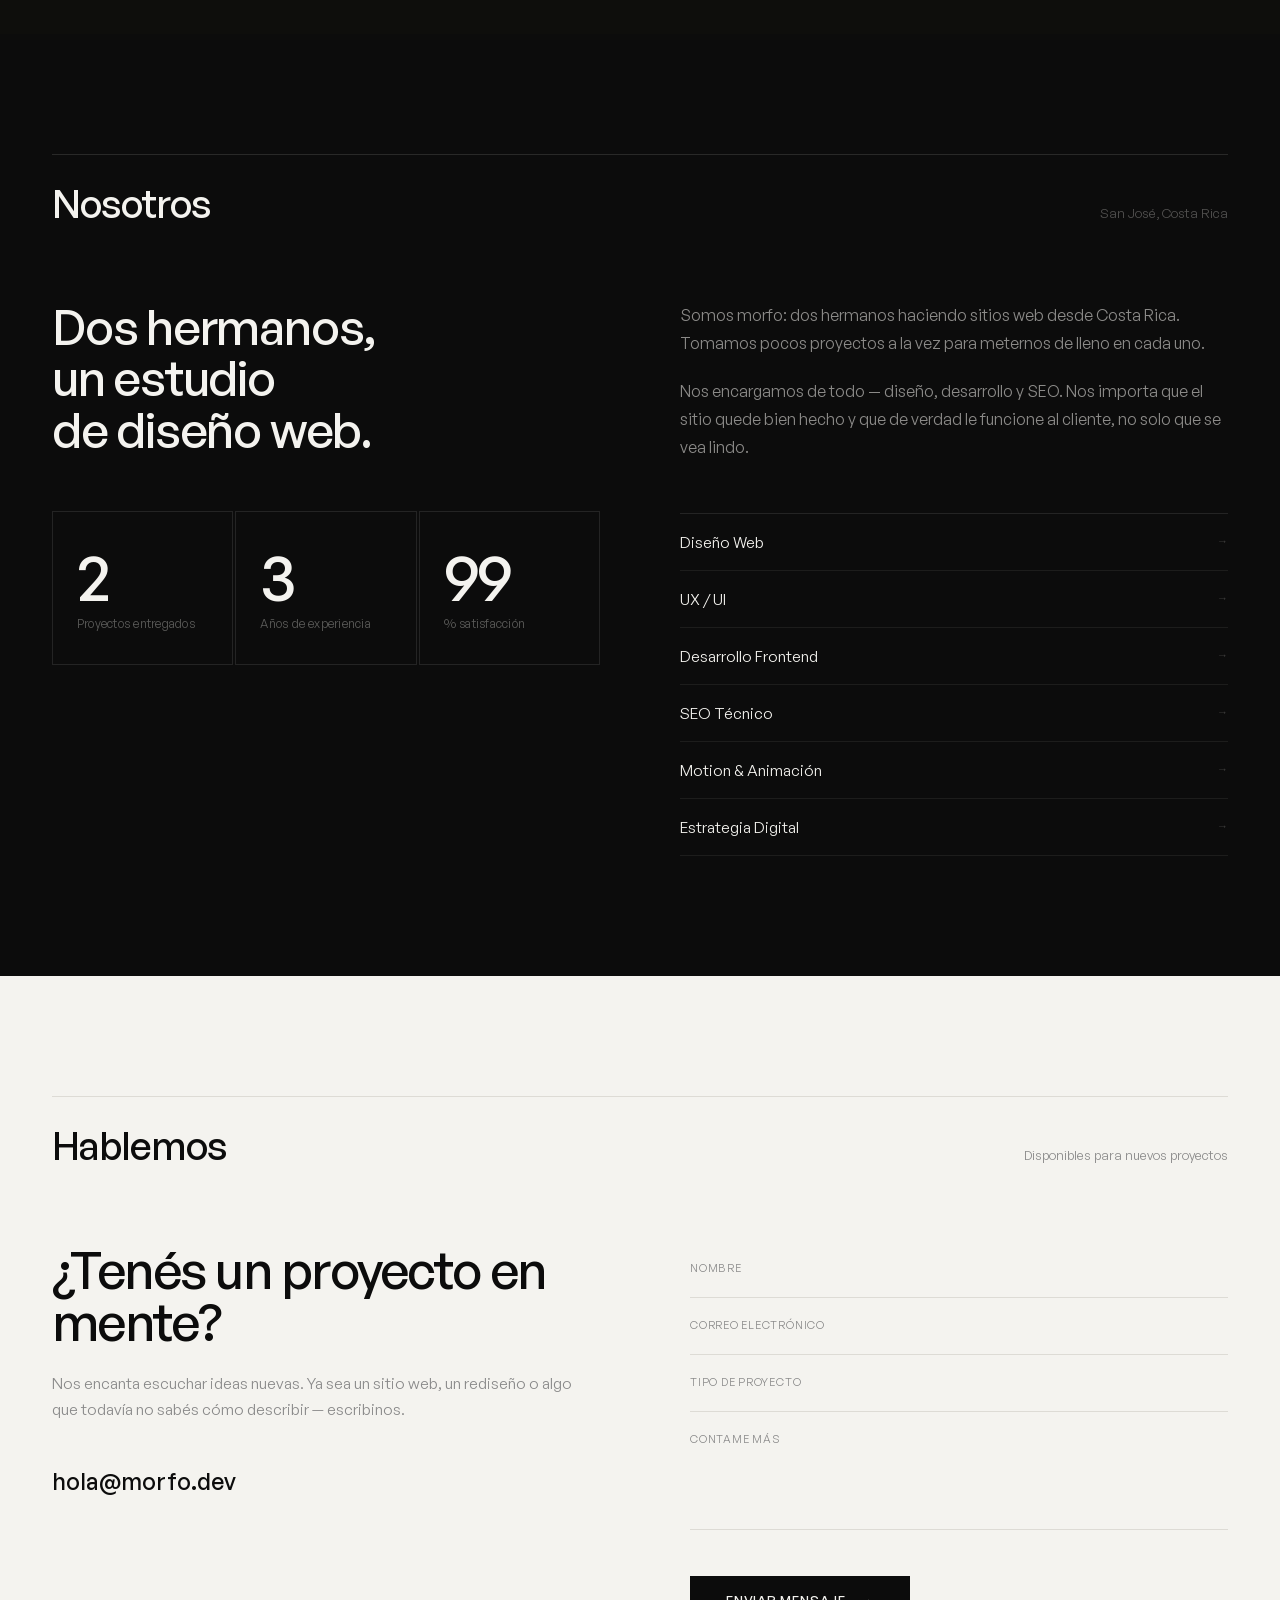
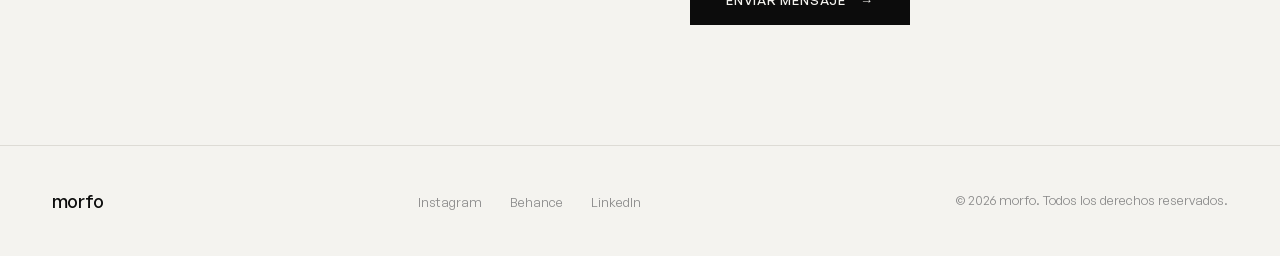
==== commit 504f0fb5: "Update Nantipa website link" ====
--- a/index.html
+++ b/index.html
@@ -448,7 +448,7 @@
         <div class="px-detail"><div><div class="px-detail-in">
           <p class="px-desc">Rediseño completo del sitio de Nantipa, hotel boutique en Santa Teresa — más intuitivo, inmersivo y optimizado para convertir visitantes en huéspedes, con SEO técnico desde la base.</p>
           <span class="px-tags">Diseño · UX/UI · Desarrollo · SEO</span>
-          <a class="px-site" href="https://nantipa.vercel.app/" target="_blank" rel="noopener noreferrer">Ver sitio <span class="external-arrow" aria-hidden="true"></span></a>
+          <a class="px-site" href="https://www.nantipa.com/" target="_blank" rel="noopener noreferrer">Ver sitio <span class="external-arrow" aria-hidden="true"></span></a>
           <span class="px-year">2026</span>
         </div></div></div>
       </div>
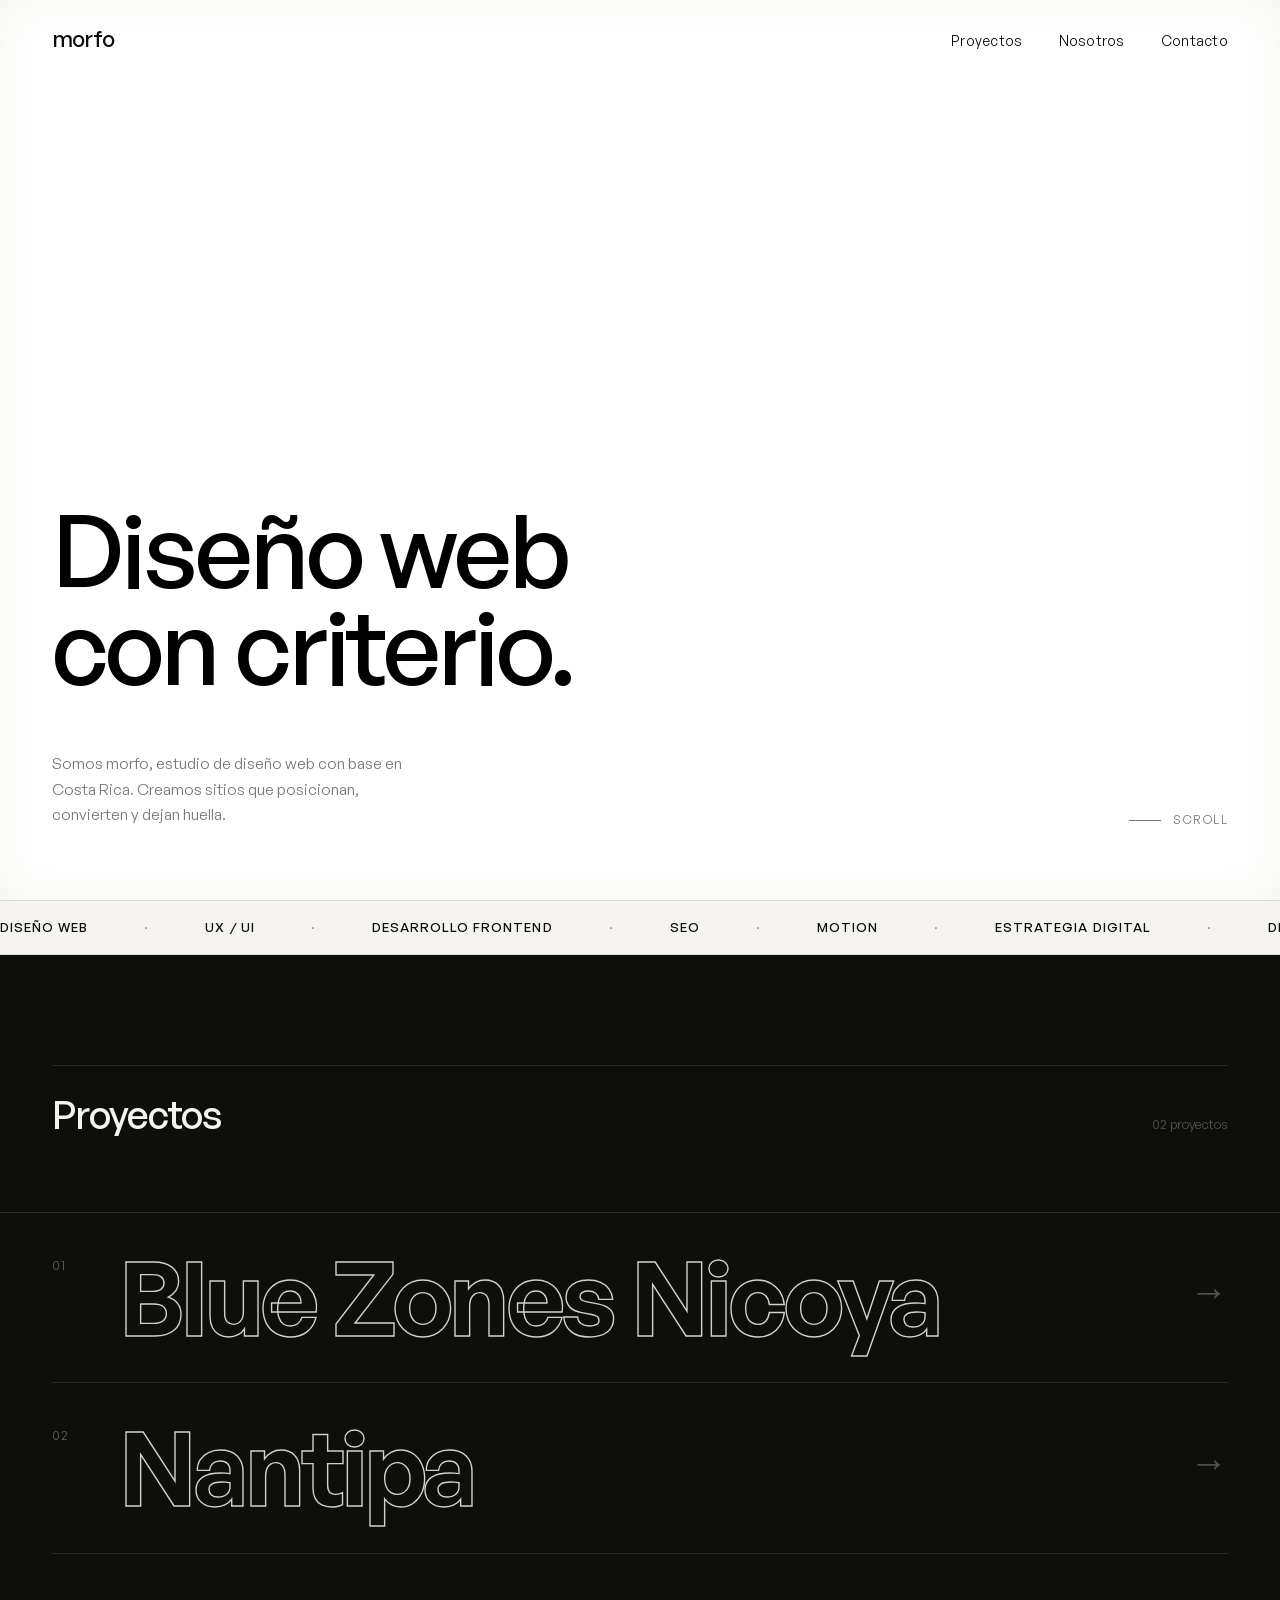
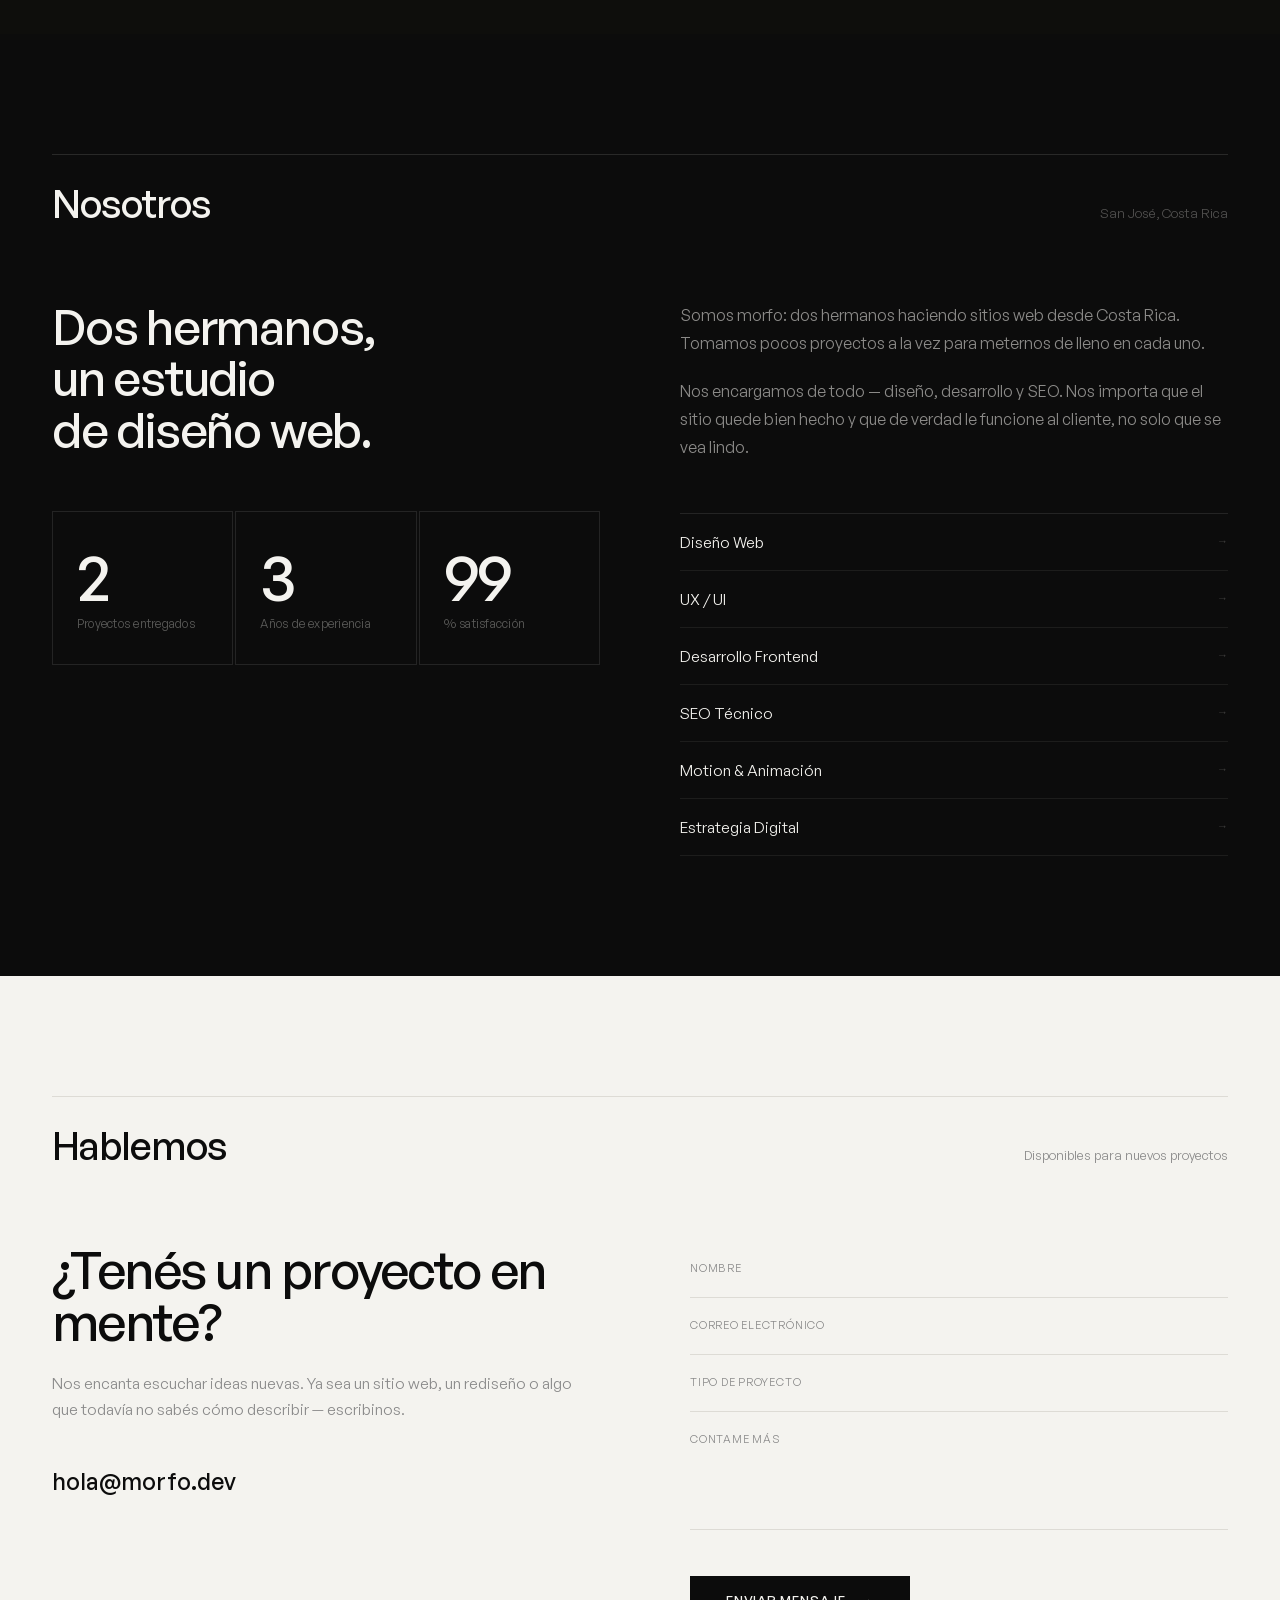
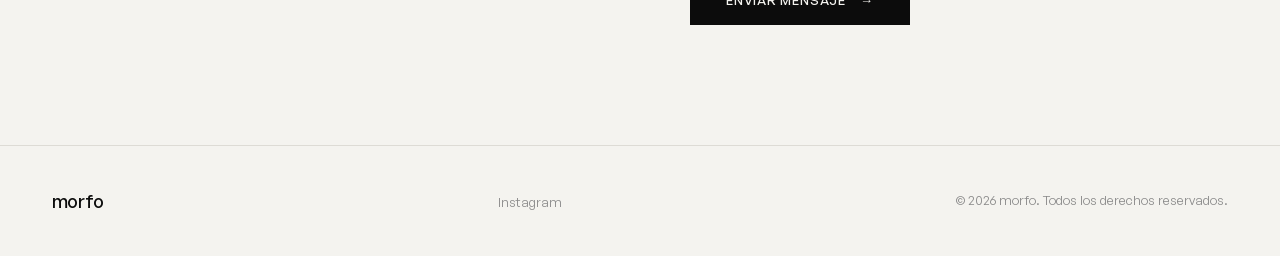
==== commit 38330f78: "Update footer social links" ====
--- a/index.html
+++ b/index.html
@@ -518,9 +518,7 @@
   <footer>
     <span class="foot-logo" aria-hidden="true">morfo</span>
     <ul class="foot-links">
-      <li><button type="button" disabled title="Próximamente">Instagram</button></li>
-      <li><button type="button" disabled title="Próximamente">Behance</button></li>
-      <li><button type="button" disabled title="Próximamente">LinkedIn</button></li>
+      <li><a href="https://www.instagram.com/morfo.web?utm_source=ig_web_button_share_sheet&amp;igsi=ZDNlZDc0MzIxNw==" target="_blank" rel="noopener noreferrer">Instagram</a></li>
     </ul>
     <p class="foot-copy">© <span data-current-year>2026</span> morfo. Todos los derechos reservados.</p>
   </footer>
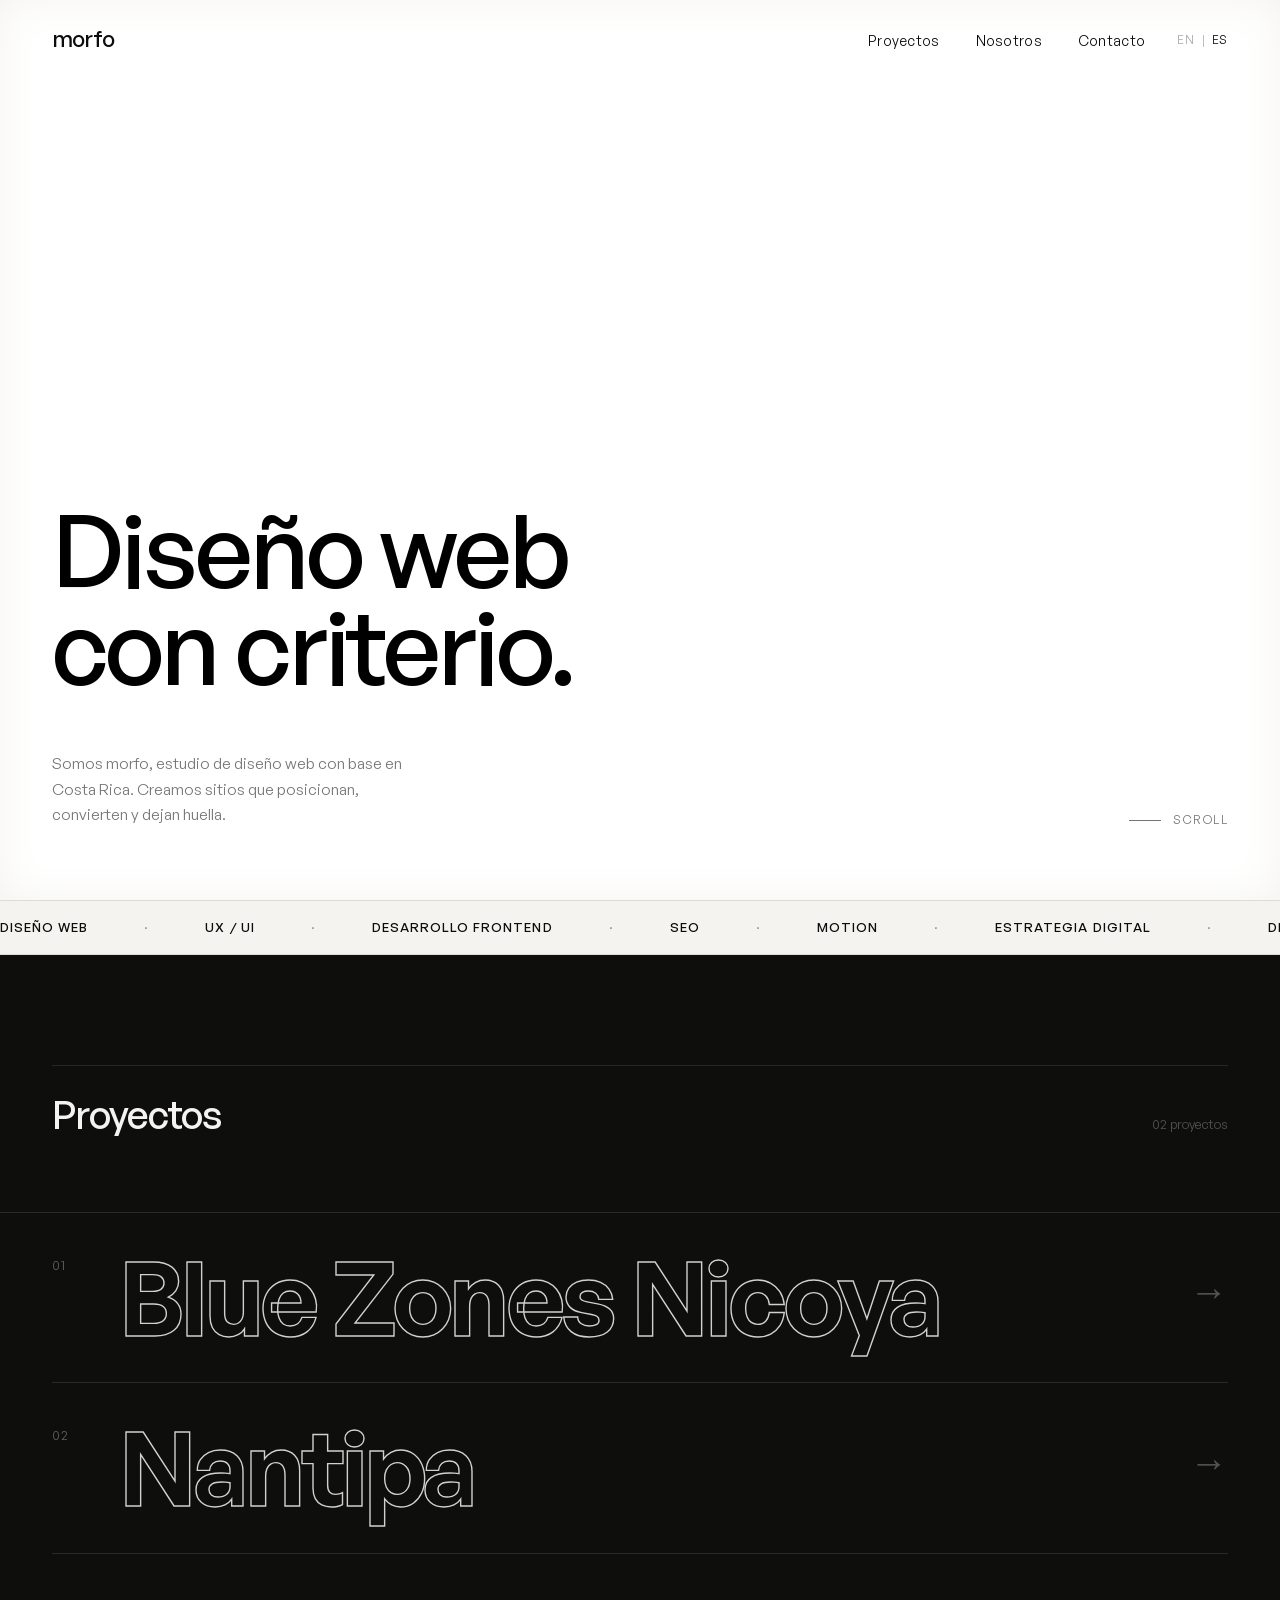
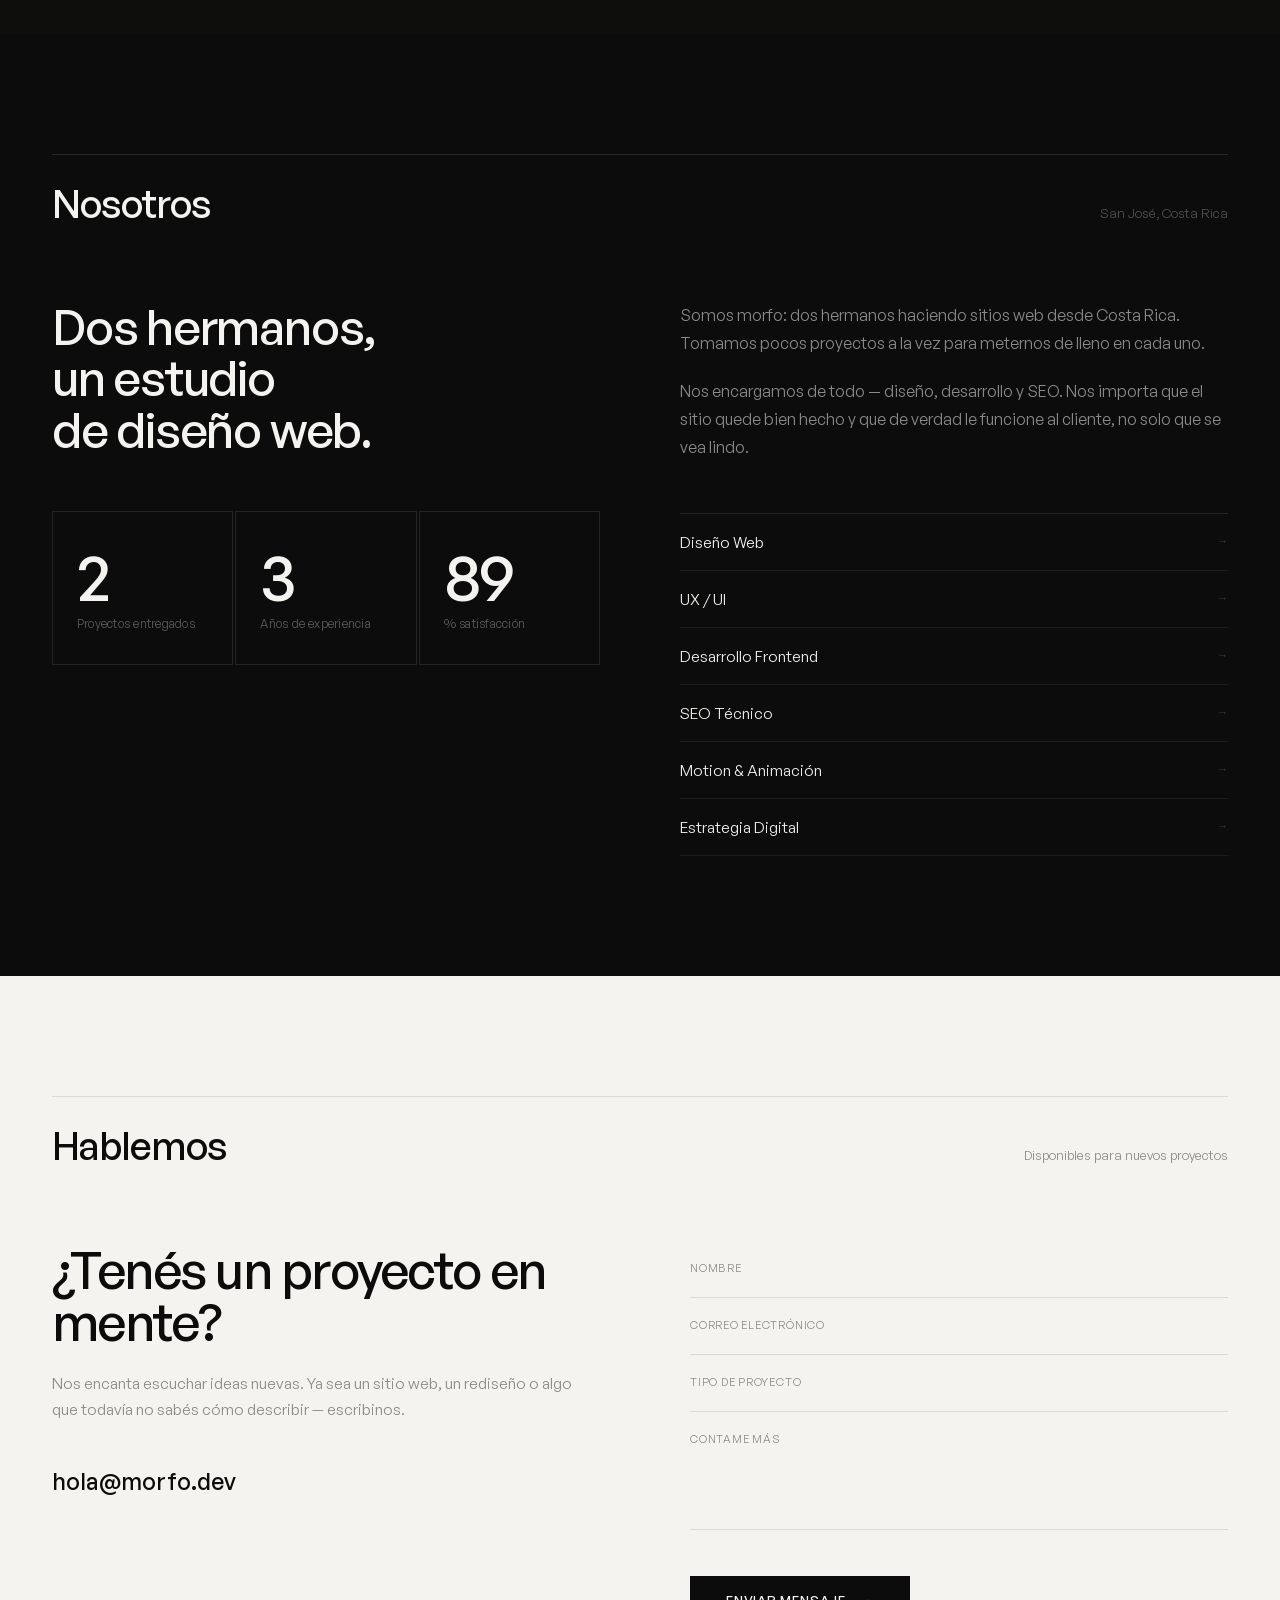
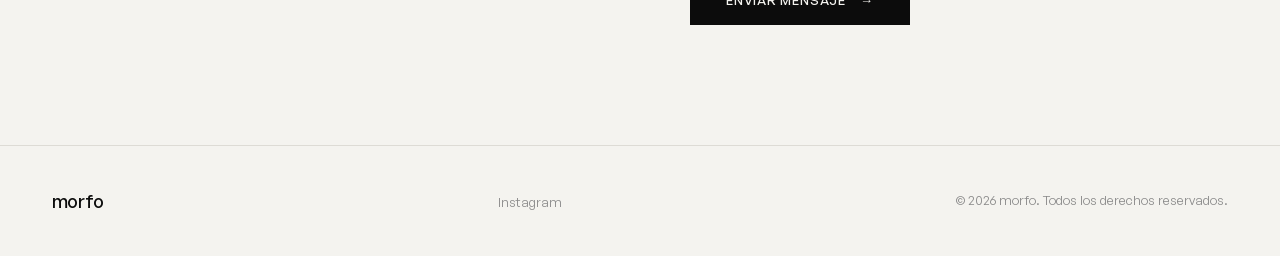
==== commit 8226a67f: "Add English and Spanish language switcher" ====
--- a/index.html
+++ b/index.html
@@ -132,6 +132,12 @@
     .nav-links a { font-size:14px; letter-spacing:.02em; color:var(--fg); text-decoration:none; position:relative; }
     .nav-links a::after { content:''; position:absolute; bottom:-2px; left:0; width:0; height:1px; background:var(--fg); transition:width .3s; }
     .nav-links a:hover::after { width:100%; }
+    .nav-actions { display:flex; align-items:center; gap:32px; }
+    .lang-switch { display:flex; align-items:center; gap:7px; }
+    .lang-btn { border:0; padding:2px 0; background:none; color:var(--fg); font:inherit; font-size:12px; letter-spacing:.06em; cursor:pointer; opacity:.35; transition:opacity .25s; }
+    .lang-btn:hover,.lang-btn.active { opacity:1; }
+    .lang-btn:focus-visible { outline:2px solid var(--fg); outline-offset:3px; }
+    .lang-separator { color:var(--fg); font-size:12px; opacity:.3; }
 
     /* ── HERO ────────────────────────────────────── */
     .hero {
@@ -249,7 +255,7 @@
     .services { margin-top:52px; list-style:none; border-top:1px solid rgba(244,243,239,.1); }
     .services li { display:flex; justify-content:space-between; align-items:center; padding:17px 0; border-bottom:1px solid rgba(244,243,239,.07); font-size:15.5px; transition:padding-left .3s; }
     .services li:hover { padding-left:10px; }
-    .services li span { font-size:11px; color:rgba(244,243,239,.22); }
+    .services li > span:last-child { font-size:11px; color:rgba(244,243,239,.22); }
 
     /* ── CONTACT ─────────────────────────────────── */
     .contact-section { padding:120px 52px; }
@@ -326,6 +332,7 @@
     /* ── MOBILE ──────────────────────────────────── */
     @media (max-width:768px) {
       nav { padding:20px 24px; } nav.scrolled { padding:14px 24px; } .nav-links { display:none; }
+      .nav-actions { gap:16px; }
       .nav-burger { display:flex; }
       .hero { padding:0 24px 52px; } .hero-foot { flex-direction:column; align-items:flex-start; }
       .work-hd { padding:80px 24px 52px; }
@@ -342,7 +349,7 @@
     }
   </style>
 </head>
-<body>
+<body data-page="home">
 
   <!-- LOADER -->
   <div id="loader">
@@ -358,19 +365,26 @@
     <a href="/" aria-label="morfo">
       <span class="nav-logo">morfo</span>
     </a>
-    <ul class="nav-links">
-      <li><a href="#work">Proyectos</a></li>
-      <li><a href="#about">Nosotros</a></li>
-      <li><a href="#contact">Contacto</a></li>
-    </ul>
-    <button class="nav-burger" aria-label="Abrir menú" aria-expanded="false" aria-controls="navMobile">
-      <span></span><span></span><span></span>
-    </button>
+    <div class="nav-actions">
+      <ul class="nav-links">
+        <li><a href="#work" data-i18n="nav.projects">Proyectos</a></li>
+        <li><a href="#about" data-i18n="nav.about">Nosotros</a></li>
+        <li><a href="#contact" data-i18n="nav.contact">Contacto</a></li>
+      </ul>
+      <button class="nav-burger" aria-label="Abrir menú" data-i18n-aria-label="nav.openMenu" aria-expanded="false" aria-controls="navMobile">
+        <span></span><span></span><span></span>
+      </button>
+      <div class="lang-switch" role="group" aria-label="Language / Idioma">
+        <button type="button" class="lang-btn" data-lang="en" aria-pressed="false">EN</button>
+        <span class="lang-separator" aria-hidden="true">|</span>
+        <button type="button" class="lang-btn" data-lang="es" aria-pressed="true">ES</button>
+      </div>
+    </div>
   </nav>
-  <ul class="nav-mobile" id="navMobile" aria-label="Menú de navegación">
-    <li><a href="#work">Proyectos</a></li>
-    <li><a href="#about">Nosotros</a></li>
-    <li><a href="#contact">Contacto</a></li>
+  <ul class="nav-mobile" id="navMobile" aria-label="Menú de navegación" data-i18n-aria-label="nav.menuLabel">
+    <li><a href="#work" data-i18n="nav.projects">Proyectos</a></li>
+    <li><a href="#about" data-i18n="nav.about">Nosotros</a></li>
+    <li><a href="#contact" data-i18n="nav.contact">Contacto</a></li>
   </ul>
 
   <!-- HERO -->
@@ -383,12 +397,12 @@
       <div class="blob" id="b4"></div>
     </div>
 <div class="hero-content">
-      <h1 class="hero-title">
+      <h1 class="hero-title" data-i18n-html="home.heroTitle">
         <span class="line"><span class="word">Diseño&nbsp;web</span></span>
         <span class="line"><span class="word">con&nbsp;criterio.</span></span>
       </h1>
       <div class="hero-foot">
-        <p class="hero-desc">Somos morfo, estudio de diseño web con base en Costa Rica. Creamos sitios que posicionan, convierten y dejan huella.</p>
+        <p class="hero-desc" data-i18n="home.heroDesc">Somos morfo, estudio de diseño web con base en Costa Rica. Creamos sitios que posicionan, convierten y dejan huella.</p>
         <div class="hero-scroll"><div class="scroll-line"></div>Scroll</div>
       </div>
     </div>
@@ -397,18 +411,18 @@
   <!-- MARQUEE -->
   <div class="marquee" aria-hidden="true">
     <div class="marquee-track">
-      <span class="mq"><b>Diseño Web</b></span><span class="mq">·</span>
+      <span class="mq"><b data-i18n="common.webDesign">Diseño Web</b></span><span class="mq">·</span>
       <span class="mq"><b>UX&thinsp;/&thinsp;UI</b></span><span class="mq">·</span>
-      <span class="mq"><b>Desarrollo Frontend</b></span><span class="mq">·</span>
+      <span class="mq"><b data-i18n="common.frontend">Desarrollo Frontend</b></span><span class="mq">·</span>
       <span class="mq"><b>SEO</b></span><span class="mq">·</span>
       <span class="mq"><b>Motion</b></span><span class="mq">·</span>
-      <span class="mq"><b>Estrategia Digital</b></span><span class="mq">·</span>
-      <span class="mq"><b>Diseño Web</b></span><span class="mq">·</span>
+      <span class="mq"><b data-i18n="common.digitalStrategy">Estrategia Digital</b></span><span class="mq">·</span>
+      <span class="mq"><b data-i18n="common.webDesign">Diseño Web</b></span><span class="mq">·</span>
       <span class="mq"><b>UX&thinsp;/&thinsp;UI</b></span><span class="mq">·</span>
-      <span class="mq"><b>Desarrollo Frontend</b></span><span class="mq">·</span>
+      <span class="mq"><b data-i18n="common.frontend">Desarrollo Frontend</b></span><span class="mq">·</span>
       <span class="mq"><b>SEO</b></span><span class="mq">·</span>
       <span class="mq"><b>Motion</b></span><span class="mq">·</span>
-      <span class="mq"><b>Estrategia Digital</b></span><span class="mq">·</span>
+      <span class="mq"><b data-i18n="common.digitalStrategy">Estrategia Digital</b></span><span class="mq">·</span>
     </div>
   </div>
 
@@ -419,8 +433,8 @@
     <span class="anchor-alias" id="projectos"></span>
     <div class="work-hd">
       <div class="sec-head rv">
-        <h2 class="sec-title">Proyectos</h2>
-        <span class="sec-label">02 proyectos</span>
+        <h2 class="sec-title" data-i18n="nav.projects">Proyectos</h2>
+        <span class="sec-label" data-i18n="home.projectsCount">02 proyectos</span>
       </div>
     </div>
 
@@ -432,9 +446,9 @@
           <span class="px-arrow">→</span>
         </a>
         <div class="px-detail"><div><div class="px-detail-in">
-          <p class="px-desc">Rediseño completo del sitio de Blue Zones Nicoya — superalimentos de la Península de Nicoya, posicionando la marca como embajadora de una de las cinco zonas azules del planeta.</p>
-          <span class="px-tags">Diseño · UX/UI · Desarrollo</span>
-          <a class="px-site" href="https://bluenicoya.com/" target="_blank" rel="noopener noreferrer">Ver sitio <span class="external-arrow" aria-hidden="true"></span></a>
+          <p class="px-desc" data-i18n="home.blueDesc">Rediseño completo del sitio de Blue Zones Nicoya — superalimentos de la Península de Nicoya, posicionando la marca como embajadora de una de las cinco zonas azules del planeta.</p>
+          <span class="px-tags" data-i18n="home.blueTags">Diseño · UX/UI · Desarrollo</span>
+          <a class="px-site" href="https://bluenicoya.com/" target="_blank" rel="noopener noreferrer"><span data-i18n="home.viewSite">Ver sitio</span> <span class="external-arrow" aria-hidden="true"></span></a>
           <span class="px-year">2026</span>
         </div></div></div>
       </div>
@@ -446,9 +460,9 @@
           <span class="px-arrow">→</span>
         </a>
         <div class="px-detail"><div><div class="px-detail-in">
-          <p class="px-desc">Rediseño completo del sitio de Nantipa, hotel boutique en Santa Teresa — más intuitivo, inmersivo y optimizado para convertir visitantes en huéspedes, con SEO técnico desde la base.</p>
-          <span class="px-tags">Diseño · UX/UI · Desarrollo · SEO</span>
-          <a class="px-site" href="https://www.nantipa.com/" target="_blank" rel="noopener noreferrer">Ver sitio <span class="external-arrow" aria-hidden="true"></span></a>
+          <p class="px-desc" data-i18n="home.nantipaDesc">Rediseño completo del sitio de Nantipa, hotel boutique en Santa Teresa — más intuitivo, inmersivo y optimizado para convertir visitantes en huéspedes, con SEO técnico desde la base.</p>
+          <span class="px-tags" data-i18n="home.nantipaTags">Diseño · UX/UI · Desarrollo · SEO</span>
+          <a class="px-site" href="https://www.nantipa.com/" target="_blank" rel="noopener noreferrer"><span data-i18n="home.viewSite">Ver sitio</span> <span class="external-arrow" aria-hidden="true"></span></a>
           <span class="px-year">2026</span>
         </div></div></div>
       </div>
@@ -459,30 +473,30 @@
   <!-- ABOUT -->
   <section class="about" id="about">
     <div class="sec-head rv">
-      <h2 class="sec-title">Nosotros</h2>
+      <h2 class="sec-title" data-i18n="nav.about">Nosotros</h2>
       <span class="sec-label">San José, Costa Rica</span>
     </div>
     <div class="about-grid">
       <div>
-        <h3 class="about-hl rv">Dos hermanos,<br>un estudio<br>de diseño web.</h3>
+        <h3 class="about-hl rv" data-i18n-html="home.aboutHeadline">Dos hermanos,<br>un estudio<br>de diseño web.</h3>
         <div class="stats rv d1">
-          <div class="stat"><div class="stat-n" data-count="2">0</div><p class="stat-lbl">Proyectos entregados</p></div>
-          <div class="stat"><div class="stat-n" data-count="3">0</div><p class="stat-lbl">Años de experiencia</p></div>
-          <div class="stat"><div class="stat-n" data-count="100">0</div><p class="stat-lbl">% satisfacción</p></div>
+          <div class="stat"><div class="stat-n" data-count="2">0</div><p class="stat-lbl" data-i18n="home.delivered">Proyectos entregados</p></div>
+          <div class="stat"><div class="stat-n" data-count="3">0</div><p class="stat-lbl" data-i18n="home.experience">Años de experiencia</p></div>
+          <div class="stat"><div class="stat-n" data-count="100">0</div><p class="stat-lbl" data-i18n="home.satisfaction">% satisfacción</p></div>
         </div>
       </div>
       <div>
         <div class="about-body rv d2">
-          <p>Somos morfo: dos hermanos haciendo sitios web desde Costa Rica. Tomamos pocos proyectos a la vez para meternos de lleno en cada uno.</p>
-          <p>Nos encargamos de todo — diseño, desarrollo y SEO. Nos importa que el sitio quede bien hecho y que de verdad le funcione al cliente, no solo que se vea lindo.</p>
+          <p data-i18n="home.aboutP1">Somos morfo: dos hermanos haciendo sitios web desde Costa Rica. Tomamos pocos proyectos a la vez para meternos de lleno en cada uno.</p>
+          <p data-i18n="home.aboutP2">Nos encargamos de todo — diseño, desarrollo y SEO. Nos importa que el sitio quede bien hecho y que de verdad le funcione al cliente, no solo que se vea lindo.</p>
         </div>
         <ul class="services rv d2">
-          <li>Diseño Web <span>→</span></li>
+          <li><span data-i18n="common.webDesign">Diseño Web</span> <span>→</span></li>
           <li>UX / UI <span>→</span></li>
-          <li>Desarrollo Frontend <span>→</span></li>
-          <li>SEO Técnico <span>→</span></li>
-          <li>Motion &amp; Animación <span>→</span></li>
-          <li>Estrategia Digital <span>→</span></li>
+          <li><span data-i18n="common.frontend">Desarrollo Frontend</span> <span>→</span></li>
+          <li><span data-i18n="common.technicalSeo">SEO Técnico</span> <span>→</span></li>
+          <li><span data-i18n-html="common.motionAnimation">Motion &amp; Animación</span> <span>→</span></li>
+          <li><span data-i18n="common.digitalStrategy">Estrategia Digital</span> <span>→</span></li>
         </ul>
       </div>
     </div>
@@ -491,23 +505,23 @@
   <!-- CONTACT -->
   <section class="contact-section" id="contact">
     <div class="sec-head rv">
-      <h2 class="sec-title">Hablemos</h2>
-      <span class="sec-label">Disponibles para nuevos proyectos</span>
+      <h2 class="sec-title" data-i18n="home.letsTalk">Hablemos</h2>
+      <span class="sec-label" data-i18n="home.available">Disponibles para nuevos proyectos</span>
     </div>
     <div class="contact-grid">
       <div class="rv">
-        <h3 class="contact-hl">¿Tenés un proyecto en mente?</h3>
-        <p class="contact-sub">Nos encanta escuchar ideas nuevas. Ya sea un sitio web, un rediseño o algo que todavía no sabés cómo describir — escribinos.</p>
+        <h3 class="contact-hl" data-i18n="home.contactHeadline">¿Tenés un proyecto en mente?</h3>
+        <p class="contact-sub" data-i18n="home.contactSub">Nos encanta escuchar ideas nuevas. Ya sea un sitio web, un rediseño o algo que todavía no sabés cómo describir — escribinos.</p>
         <a href="mailto:hola@morfo.dev" class="contact-mail">hola@morfo.dev</a>
       </div>
       <form class="form rv d2" id="form" method="POST" action="https://formspree.io/f/xlgyqeal">
         <input type="hidden" name="_subject" value="Nuevo mensaje desde morfo.cr">
-        <div class="fg"><input type="text" id="fn" name="nombre" placeholder=" " autocomplete="name" required><label for="fn">Nombre</label></div>
-        <div class="fg"><input type="email" id="fe" name="_replyto" placeholder=" " autocomplete="email" required><label for="fe">Correo electrónico</label></div>
-        <div class="fg"><input type="text" id="fp" name="tipo_proyecto" placeholder=" " autocomplete="off"><label for="fp">Tipo de proyecto</label></div>
-        <div class="fg"><textarea id="fm" name="mensaje" placeholder=" " required></textarea><label for="fm">Contame más</label></div>
+        <div class="fg"><input type="text" id="fn" name="nombre" placeholder=" " autocomplete="name" required><label for="fn" data-i18n="home.name">Nombre</label></div>
+        <div class="fg"><input type="email" id="fe" name="_replyto" placeholder=" " autocomplete="email" required><label for="fe" data-i18n="home.email">Correo electrónico</label></div>
+        <div class="fg"><input type="text" id="fp" name="tipo_proyecto" placeholder=" " autocomplete="off"><label for="fp" data-i18n="home.projectType">Tipo de proyecto</label></div>
+        <div class="fg"><textarea id="fm" name="mensaje" placeholder=" " required></textarea><label for="fm" data-i18n="home.tellMore">Contame más</label></div>
         <button type="submit" class="btn-send" id="btnSend">
-          <span id="btnText">Enviar mensaje</span><span aria-hidden="true">→</span>
+          <span id="btnText" data-i18n="home.send">Enviar mensaje</span><span aria-hidden="true">→</span>
         </button>
         <p class="form-status" id="formStatus" role="status" aria-live="polite"></p>
       </form>
@@ -520,9 +534,10 @@
     <ul class="foot-links">
       <li><a href="https://www.instagram.com/morfo.web?utm_source=ig_web_button_share_sheet&amp;igsi=ZDNlZDc0MzIxNw==" target="_blank" rel="noopener noreferrer">Instagram</a></li>
     </ul>
-    <p class="foot-copy">© <span data-current-year>2026</span> morfo. Todos los derechos reservados.</p>
+    <p class="foot-copy">© <span data-current-year>2026</span> morfo. <span data-i18n="common.rights">Todos los derechos reservados.</span></p>
   </footer>
 
+  <script src="/assets/i18n.js"></script>
   <script>
   document.documentElement.classList.add('js');
   const reducedMotion=matchMedia('(prefers-reduced-motion: reduce)');
@@ -636,6 +651,7 @@
     e.preventDefault();
     const btn=document.getElementById('btnSend'), txt=document.getElementById('btnText');
     const status=document.getElementById('formStatus');
+    const tr=key=>window.morfoI18n?window.morfoI18n.t(key):key;
     const fn=document.getElementById('fn'), fe=document.getElementById('fe'), fm=document.getElementById('fm');
     let ok=true;
     status.textContent='';
@@ -647,32 +663,32 @@
     if(!fe.value.trim()||!/^[^\s@]+@[^\s@]+\.[^\s@]+$/.test(fe.value)){ fe.closest('.fg').style.borderBottomColor='#c0392b'; fe.setAttribute('aria-invalid','true'); ok=false; }
     if(!fm.value.trim()){ fm.closest('.fg').style.borderBottomColor='#c0392b'; fm.setAttribute('aria-invalid','true'); ok=false; }
     if(!ok){
-      status.textContent='Revisá los campos marcados para poder enviar el mensaje.';
+      status.textContent=tr('form.invalid');
       return;
     }
-    btn.disabled=true; txt.textContent='Enviando…';
+    btn.disabled=true; txt.textContent=tr('form.sending');
     const endpoint=form.getAttribute('action');
     if(!endpoint){
       const subject=encodeURIComponent('Nuevo mensaje desde morfo.cr');
       const body=encodeURIComponent(`Nombre: ${fn.value.trim()}\nCorreo: ${fe.value.trim()}\nTipo de proyecto: ${document.getElementById('fp').value.trim()}\n\n${fm.value.trim()}`);
       window.location.href=`mailto:hola@morfo.dev?subject=${subject}&body=${body}`;
-      status.textContent='Intentamos abrir tu aplicación de correo. Si no se abrió, escribinos directo a hola@morfo.dev.';
-      txt.textContent='Enviar mensaje';
+      status.textContent=tr('form.mailOpened');
+      txt.textContent=tr('home.send');
       btn.disabled=false;
       return;
     }
     try {
       const res=await fetch(endpoint,{method:'POST',body:new FormData(form),headers:{'Accept':'application/json'}});
       if(res.ok){
-        txt.textContent='¡Mensaje enviado!'; status.textContent='Gracias, te responderemos pronto.'; btn.classList.add('sent'); form.reset();
-        setTimeout(()=>{ txt.textContent='Enviar mensaje'; btn.classList.remove('sent'); btn.disabled=false; },4000);
+        txt.textContent=tr('form.sent'); status.textContent=tr('form.thanks'); btn.classList.add('sent'); form.reset();
+        setTimeout(()=>{ txt.textContent=tr('home.send'); btn.classList.remove('sent'); btn.disabled=false; },4000);
       } else {
-        txt.textContent='Error al enviar'; status.textContent='No pudimos enviar el mensaje. Intentá de nuevo o escribinos a hola@morfo.dev.'; btn.style.background='#c0392b';
-        setTimeout(()=>{ txt.textContent='Enviar mensaje'; btn.style.background=''; btn.disabled=false; },3000);
+        txt.textContent=tr('form.error'); status.textContent=tr('form.errorMessage'); btn.style.background='#c0392b';
+        setTimeout(()=>{ txt.textContent=tr('home.send'); btn.style.background=''; btn.disabled=false; },3000);
       }
     } catch {
-      txt.textContent='Error de conexión'; status.textContent='No pudimos conectar. Intentá de nuevo o escribinos a hola@morfo.dev.'; btn.style.background='#c0392b';
-      setTimeout(()=>{ txt.textContent='Enviar mensaje'; btn.style.background=''; btn.disabled=false; },3000);
+      txt.textContent=tr('form.connectionError'); status.textContent=tr('form.connectionMessage'); btn.style.background='#c0392b';
+      setTimeout(()=>{ txt.textContent=tr('home.send'); btn.style.background=''; btn.disabled=false; },3000);
     }
   });
 
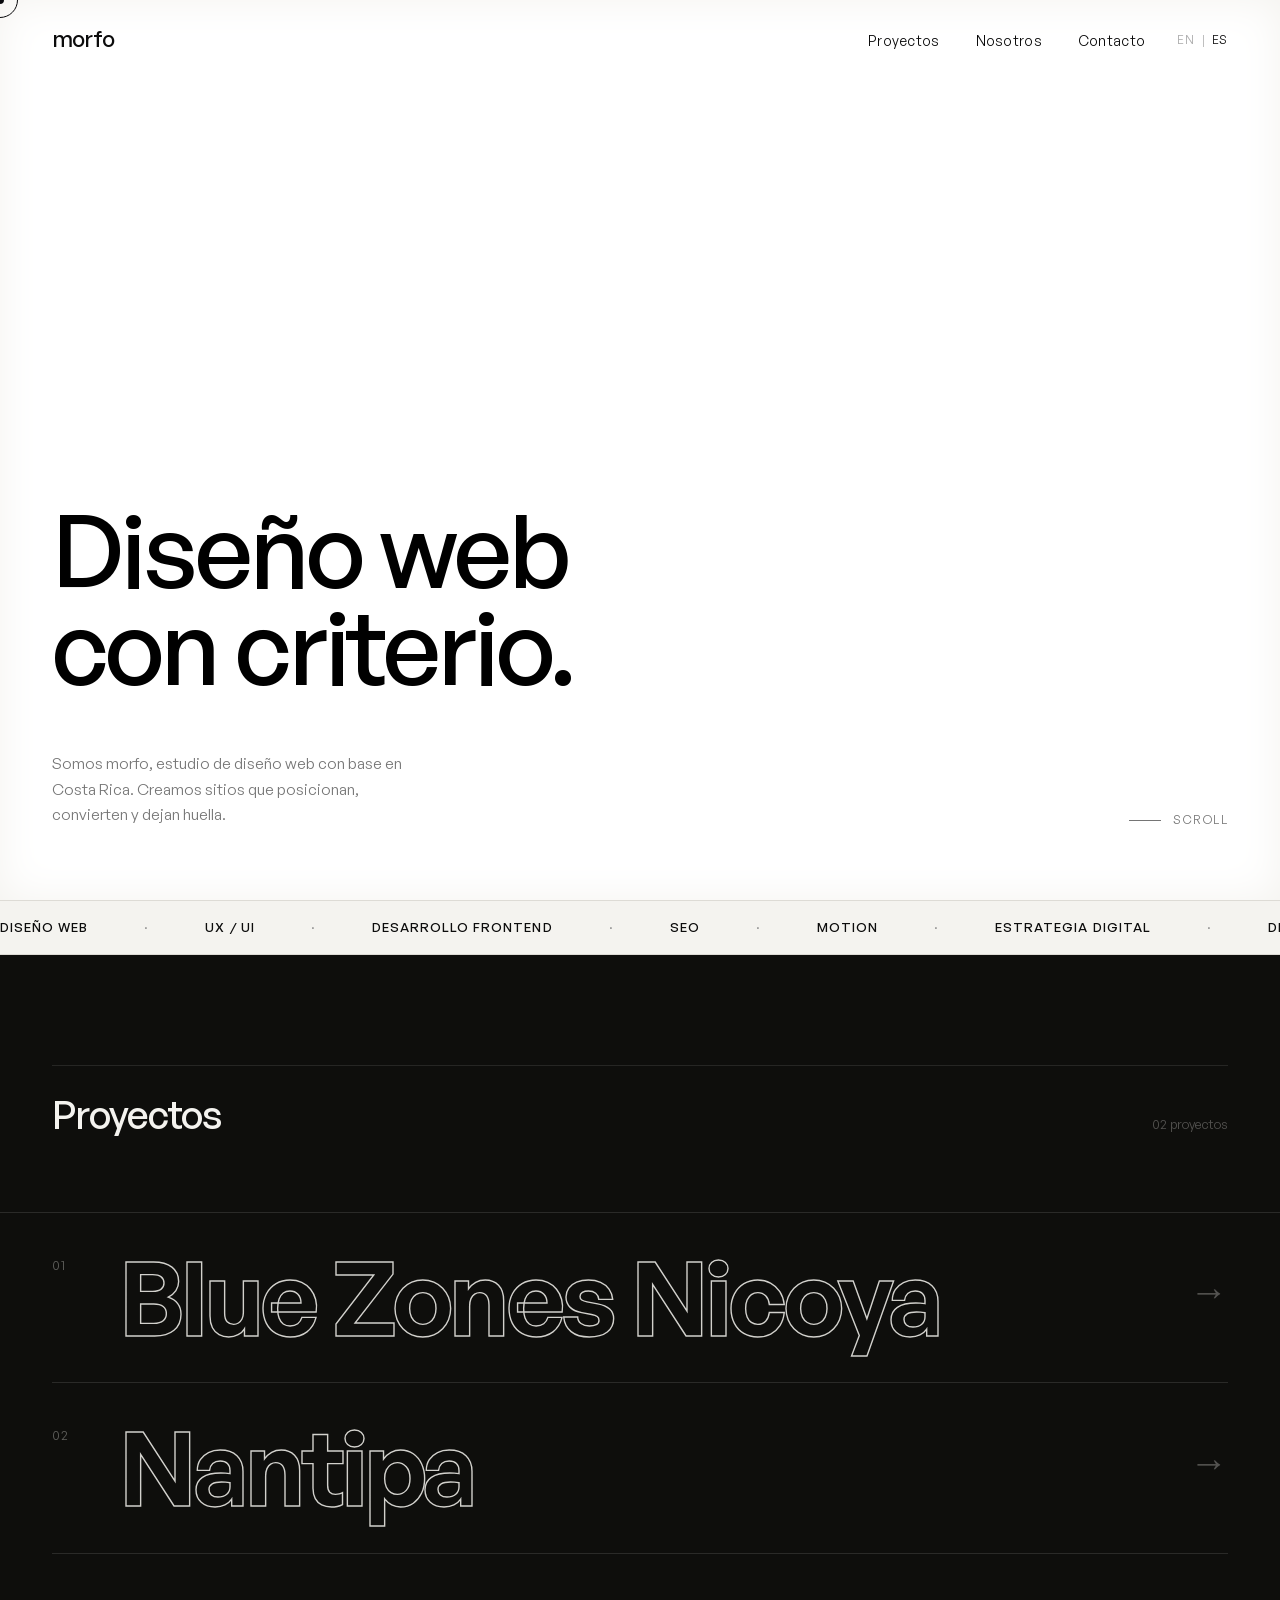
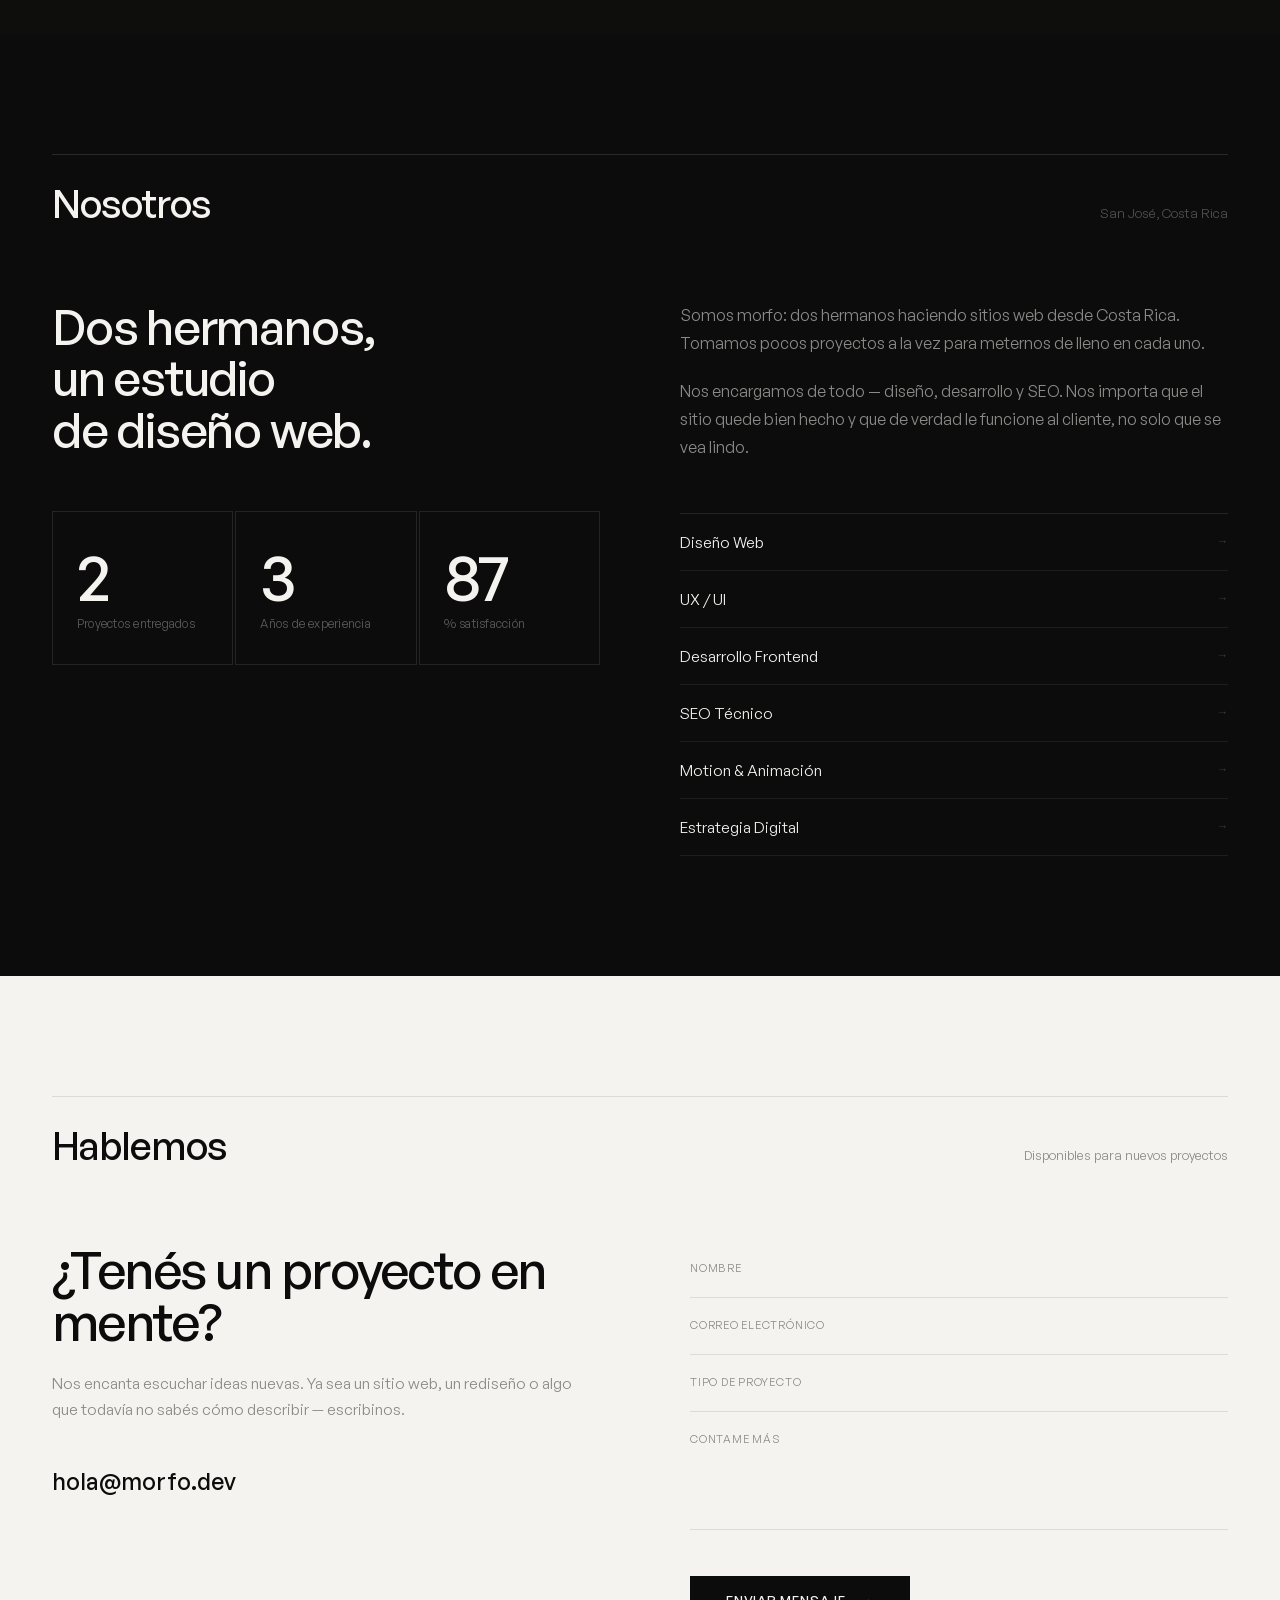
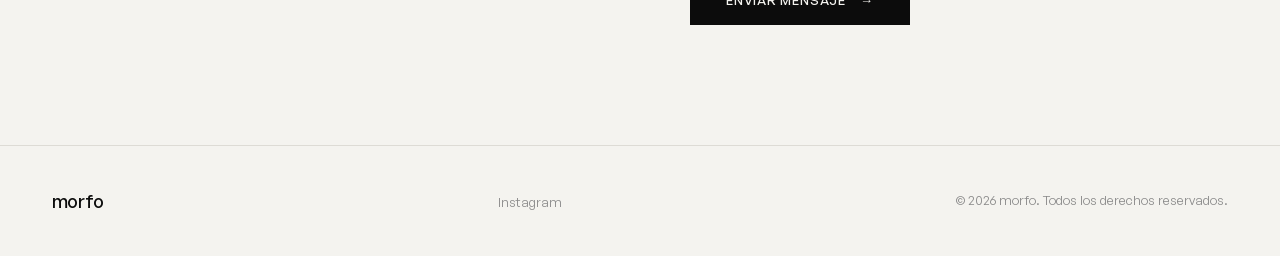
==== commit 2addc0cc: "Add GA4 tracking" ====
--- a/index.html
+++ b/index.html
@@ -3,6 +3,14 @@
 <head>
   <meta charset="UTF-8">
   <meta name="viewport" content="width=device-width, initial-scale=1.0">
+  <!-- Google tag (gtag.js) -->
+  <script async src="https://www.googletagmanager.com/gtag/js?id=G-X02JHQ15D1"></script>
+  <script>
+    window.dataLayer = window.dataLayer || [];
+    function gtag(){dataLayer.push(arguments);}
+    gtag('js', new Date());
+    gtag('config', 'G-X02JHQ15D1');
+  </script>
   <title>morfo — Diseño web con criterio</title>
   <meta name="description" content="morfo es un estudio de diseño web con base en Costa Rica. Creamos sitios que posicionan, convierten y dejan huella — diseño, desarrollo y SEO.">
   <link rel="canonical" href="https://morfo.cr/">
